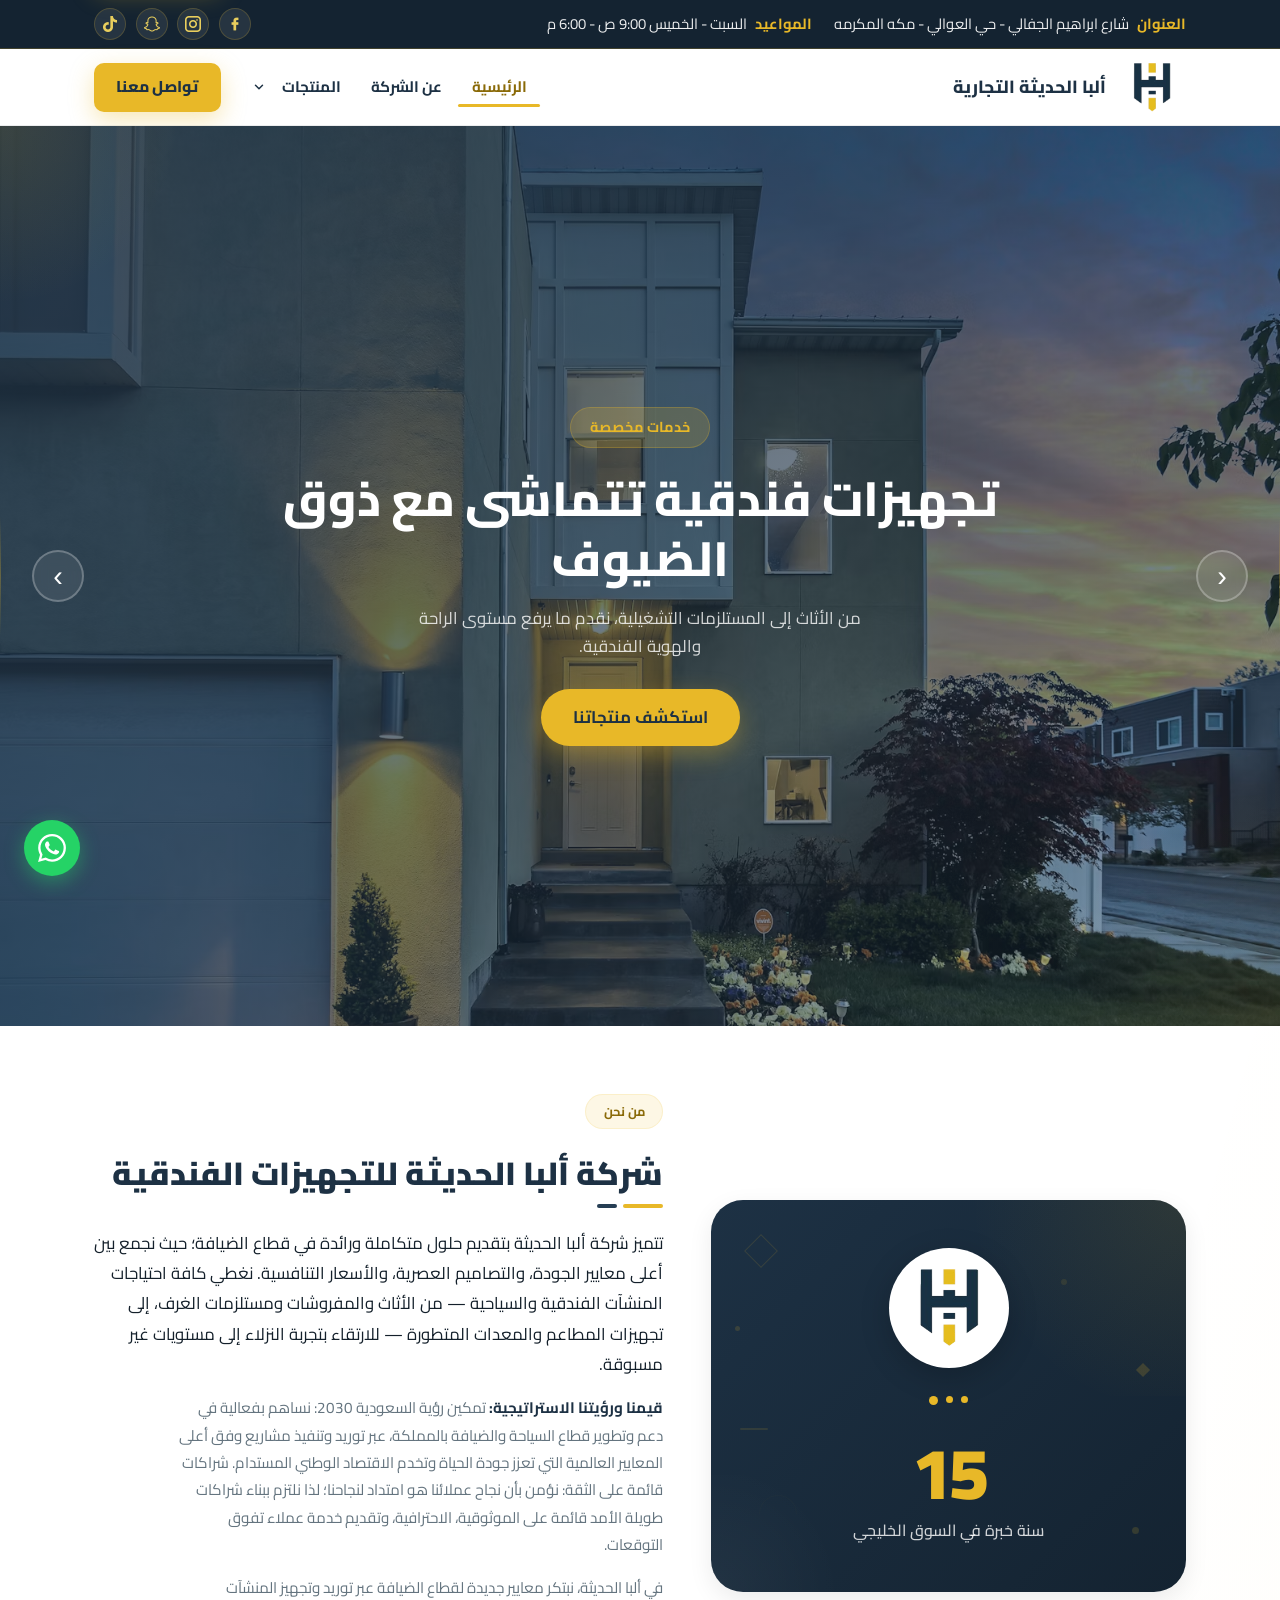
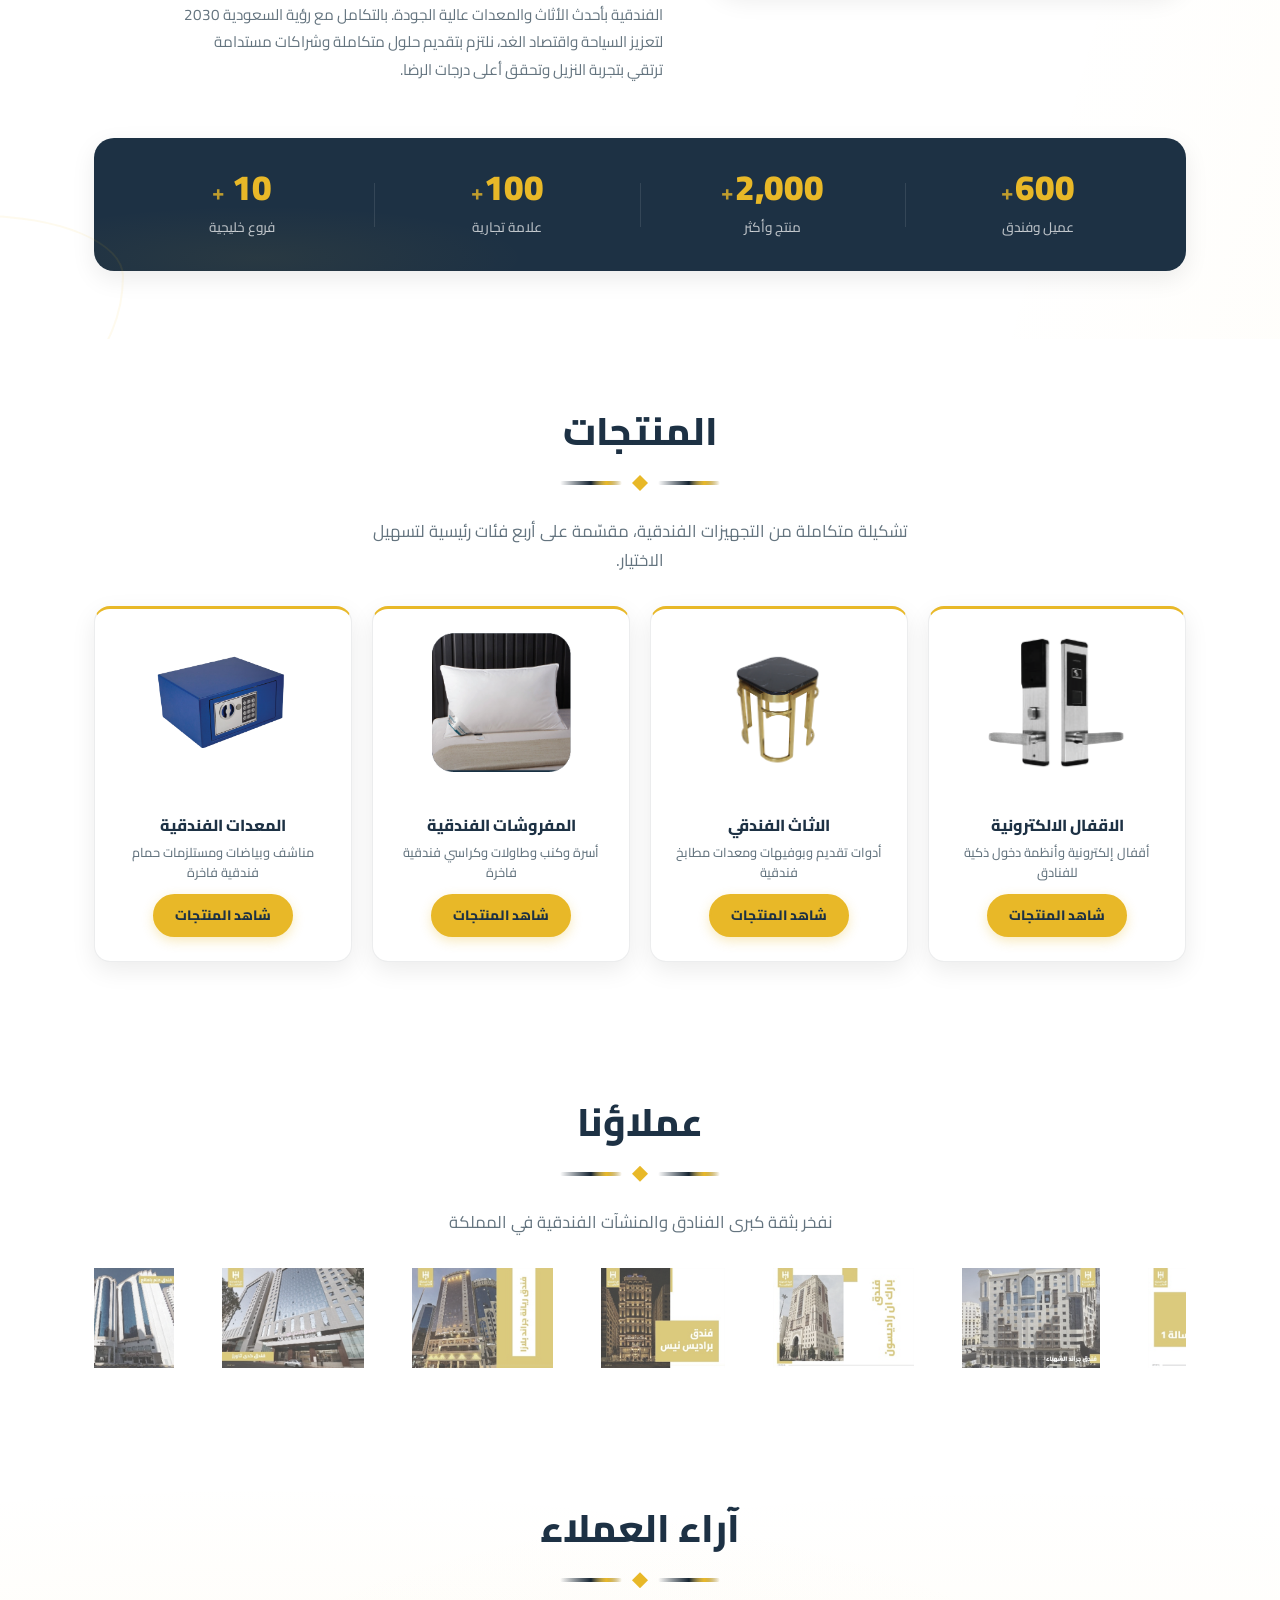
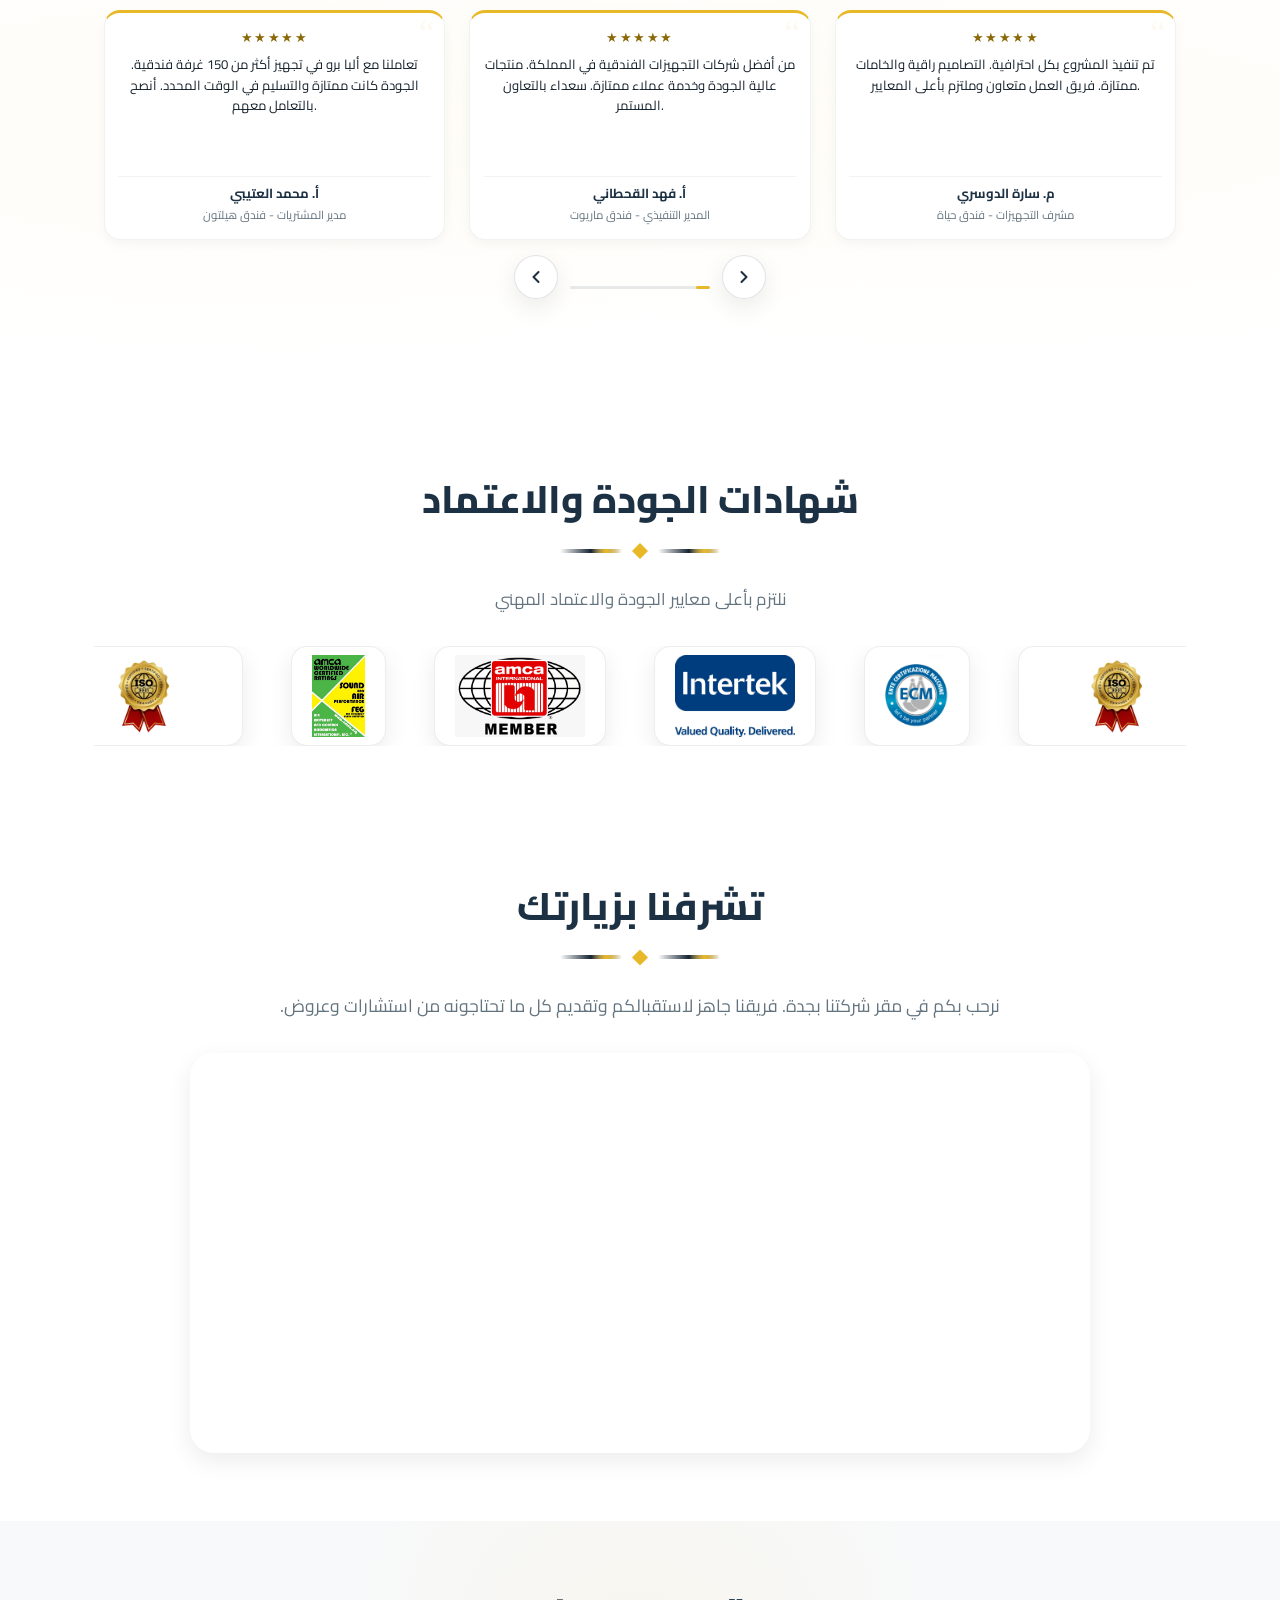
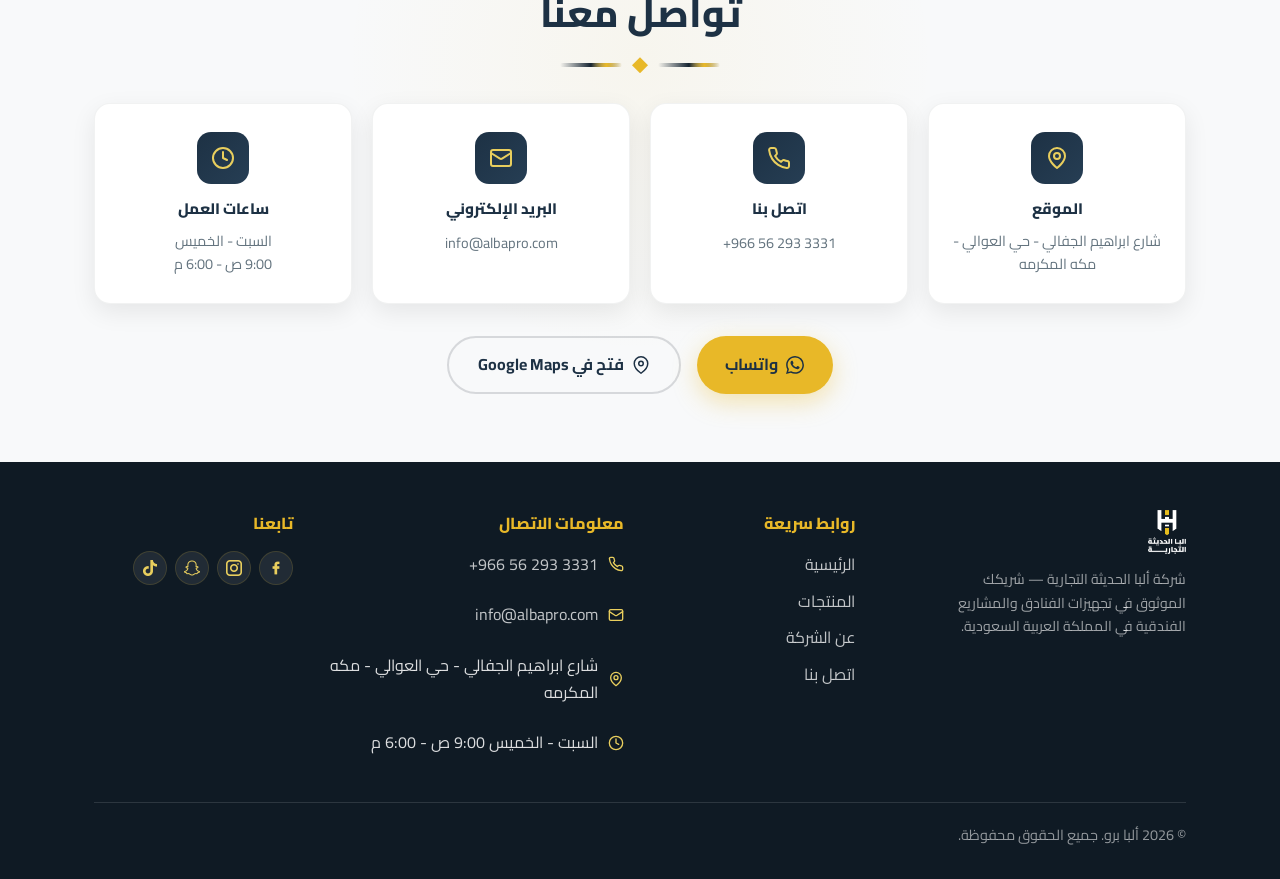
==== index.html @ 3b835d1a "Initial commit" ====
<!DOCTYPE html>
<html lang="ar" dir="rtl">
  <head>
    <meta charset="UTF-8" />
    <meta name="viewport" content="width=device-width, initial-scale=1.0" />
    <meta
      name="description"
      content="شركة ألبا الحديثة التجارية تقدم مستلزمات وتجهيزات فندقية عالية الجودة مع معرض رقمي احترافي ومختص بالطلب والاستفسار." />
    <meta name="theme-color" content="#1D3144" />
    <title>ألبا برو | المعرض الرقمي للفنادق والتجهيزات</title>
    <link rel="preconnect" href="https://fonts.googleapis.com" />
    <link rel="preconnect" href="https://fonts.gstatic.com" crossorigin />
    <link
      href="https://fonts.googleapis.com/css2?family=Cairo:wght@400;600;700;800&display=swap"
      rel="stylesheet" />
    <link rel="stylesheet" href="assets/css/styles.css" />
  </head>
  <body>
    <a class="skip-link" href="#main">تخطي إلى المحتوى الرئيسي</a>
    <header class="site-header">
      <div class="topbar">
        <div class="container topbar-inner">
          <div class="topbar-meta">
            <span class="topbar-item"><span class="topbar-icon">العنوان</span><span class="topbar-text">شارع ابراهيم الجفالي - حي العوالي - مكه المكرمه</span></span>
            <span class="topbar-item"><span class="topbar-icon">المواعيد</span><span class="topbar-text">السبت - الخميس 9:00 ص - 6:00 م</span></span>
          </div>
          <div class="announcement-track">
            <span class="announcement-text">
              ألبا الحديثة التجارية — شريكك الموثوق في التجهيزات الفندقية
              <span class="sep">✦</span>
              تجهيز الفنادق والشقق الفندقية والمنتجعات بأعلى معايير الجودة
              <span class="sep">✦</span>
              واصلنا الآن 📞 <bdi dir="ltr">+966 56 293 3331</bdi>
              <span class="sep">✦</span>
              ألبا الحديثة التجارية — شريكك الموثوق في التجهيزات الفندقية
              <span class="sep">✦</span>
              تجهيز الفنادق والشقق الفندقية والمنتجعات بأعلى معايير الجودة
              <span class="sep">✦</span>
              واصلنا الآن 📞 <bdi dir="ltr">+966 56 293 3331</bdi>
            </span>
          </div>
          <div class="topbar-social" aria-label="وسائل التواصل">
            <a href="#" target="_blank" rel="noreferrer" aria-label="فيسبوك">
              <img src="assets/images/icons/facebook.png" alt="" loading="lazy" />
            </a>
            <a href="#" target="_blank" rel="noreferrer" aria-label="إنستغرام">
              <img src="assets/images/icons/instagram.png" alt="" loading="lazy" />
            </a>
            <a href="#" target="_blank" rel="noreferrer" aria-label="سناب شات">
              <img src="assets/images/icons/snapchat.png" alt="" loading="lazy" />
            </a>
            <a href="#" target="_blank" rel="noreferrer" aria-label="تيك توك">
              <img src="assets/images/icons/tiktok.png" alt="" loading="lazy" />
            </a>
          </div>
        </div>
      </div>
      <div class="mainbar">
        <div class="container mainbar-inner">
          <a class="brand" href="index.html" aria-label="الصفحة الرئيسية - ألبا برو">
            <span class="brand-card">
              <img class="brand-logo" src="assets/images/logo.png" alt="شعار ألبا برو" loading="eager" />
            </span>
            <span class="brand-name">ألبا الحديثة التجارية</span>
          </a>

          <nav class="main-nav" aria-label="التنقل الرئيسي">
            <div class="main-nav-links">
              <a class="nav-link active" href="index.html">الرئيسية</a>
              <a class="nav-link" href="#about">عن الشركة</a>
              <div class="nav-item has-dropdown">
                <a class="nav-link" href="products.html">المنتجات</a>
                <button
                  class="dropdown-toggle"
                  type="button"
                  aria-expanded="false"
                  aria-controls="productsDropdown"
                  aria-label="عرض تصنيفات المنتجات">
                  <svg class="dropdown-arrow" viewBox="0 0 24 24" width="14" height="14" fill="none" stroke="currentColor" stroke-width="2.5" stroke-linecap="round" stroke-linejoin="round">
                    <polyline points="6 9 12 15 18 9"></polyline>
                  </svg>
                </button>
                <div class="dropdown-menu" id="productsDropdown" role="menu">
                  <a href="products.html#locks" role="menuitem" class="dropdown-item">
                    <span class="item-icon" aria-hidden="true"><svg viewBox="0 0 24 24" width="20" height="20" fill="none" stroke="currentColor" stroke-width="2" stroke-linecap="round" stroke-linejoin="round"><rect x="5" y="11" width="14" height="10" rx="2"/><path d="M8 11V7a4 4 0 0 1 8 0v4"/><circle cx="12" cy="16" r="1"/></svg></span>
                    <span>الأقفال الإلكترونية</span>
                  </a>
                  <a href="products.html#equipment" role="menuitem" class="dropdown-item">
                    <span class="item-icon" aria-hidden="true"><svg viewBox="0 0 24 24" width="20" height="20" fill="none" stroke="currentColor" stroke-width="2" stroke-linecap="round" stroke-linejoin="round"><path d="M16.5 9.4 7.55 4.24a1 1 0 0 0-1.1 0L4 5.75"/><path d="M3 6.5v9.75a1 1 0 0 0 .5.86l7.5 4.33a1 1 0 0 0 1 0l7.5-4.33a1 1 0 0 0 .5-.86V6.5"/><path d="M12 12v9"/><path d="m20.5 10-8.5 5-8.5-5"/></svg></span>
                    <span>معدات وأدوات الضيافة</span>
                  </a>
                  <a href="products.html#furniture" role="menuitem" class="dropdown-item">
                    <span class="item-icon" aria-hidden="true"><svg viewBox="0 0 24 24" width="20" height="20" fill="none" stroke="currentColor" stroke-width="2" stroke-linecap="round" stroke-linejoin="round"><path d="M3 9.5v7a1 1 0 0 0 1 1h16a1 1 0 0 0 1-1v-7"/><path d="M4 9.5V5.5a1 1 0 0 1 1-1h14a1 1 0 0 1 1 1v4"/><path d="M9 16.5v-3"/><path d="M15 16.5v-3"/><path d="M3 13.5h18"/></svg></span>
                    <span>الأثاث والديكور الفندقي</span>
                  </a>
                  <a href="products.html#accessories" role="menuitem" class="dropdown-item">
                    <span class="item-icon" aria-hidden="true"><svg viewBox="0 0 24 24" width="20" height="20" fill="none" stroke="currentColor" stroke-width="2" stroke-linecap="round" stroke-linejoin="round"><path d="M6 8a6 6 0 0 1 12 0c0 7 4 9 4 9H2s4-2 4-9"/><path d="M10.3 21a1.94 1.94 0 0 0 3.4 0"/></svg></span>
                    <span>إكسسوارات ومستلزمات الغرف</span>
                  </a>
                </div>
              </div>
            </div>
            <a class="nav-cta" href="https://wa.me/966562933331?text=%D8%A7%D9%84%D8%B3%D9%84%D8%A7%D9%85%20%D8%B9%D9%84%D9%8A%D9%83%D9%85%D8%8C%20%D8%A3%D8%B1%D8%BA%D8%A8%20%D9%81%D9%8A%20%D8%A7%D9%84%D8%A7%D8%B3%D8%AA%D9%81%D8%B3%D8%A7%D8%B1%20%D8%B9%D9%86%20%D8%AA%D8%AC%D9%87%D9%8A%D8%B2%D8%A7%D8%AA%D9%83%D9%85%20%D8%A7%D9%84%D9%81%D9%86%D8%AF%D9%82%D9%8A%D8%A9" target="_blank" rel="noreferrer">
              <span>تواصل معنا</span>
            </a>
          </nav>

          <button class="mobile-toggle" type="button" aria-label="فتح القائمة" aria-expanded="false" aria-controls="mobileDrawer">
            <span></span>
            <span></span>
            <span></span>
          </button>
        </div>
      </div>

      <div class="drawer-overlay" id="drawerOverlay" hidden></div>
      <div class="mobile-drawer" id="mobileDrawer" aria-hidden="true">
        <div class="drawer-panel">
          <div class="drawer-head">
            <a class="brand" href="index.html">
              <img class="brand-logo" src="assets/images/logo.png" alt="شعار ألبا برو" />
              <span class="brand-text">ألبا برو - التجهيزات الفندقية</span>
            </a>
            <button class="drawer-close" type="button" aria-label="إغلاق القائمة">✕</button>
          </div>

          <nav class="drawer-nav" aria-label="القائمة الجوالية">
            <a href="index.html" class="active">الرئيسية</a>
            <a href="#about">عن الشركة</a>
            <div class="drawer-group">
              <div class="drawer-group-row">
                <a href="products.html" class="drawer-group-link">المنتجات</a>
                <button class="drawer-accordion-trigger" type="button" aria-expanded="false" aria-controls="drawerProducts" aria-label="عرض تصنيفات المنتجات">
                  <span class="accordion-icon" aria-hidden="true">▾</span>
                </button>
              </div>
              <div class="drawer-submenu" id="drawerProducts">
                <a href="products.html#locks"><svg viewBox="0 0 24 24" width="16" height="16" fill="none" stroke="currentColor" stroke-width="2" stroke-linecap="round" stroke-linejoin="round"><rect x="5" y="11" width="14" height="10" rx="2"/><path d="M8 11V7a4 4 0 0 1 8 0v4"/><circle cx="12" cy="16" r="1"/></svg> الأقفال الإلكترونية</a>
                <a href="products.html#furniture"><svg viewBox="0 0 24 24" width="16" height="16" fill="none" stroke="currentColor" stroke-width="2" stroke-linecap="round" stroke-linejoin="round"><path d="M3 9.5v7a1 1 0 0 0 1 1h16a1 1 0 0 0 1-1v-7"/><path d="M4 9.5V5.5a1 1 0 0 1 1-1h14a1 1 0 0 1 1 1v4"/><path d="M9 16.5v-3"/><path d="M15 16.5v-3"/><path d="M3 13.5h18"/></svg> الأثاث والديكور الفندقي</a>
                <a href="products.html#equipment"><svg viewBox="0 0 24 24" width="16" height="16" fill="none" stroke="currentColor" stroke-width="2" stroke-linecap="round" stroke-linejoin="round"><path d="M16.5 9.4 7.55 4.24a1 1 0 0 0-1.1 0L4 5.75"/><path d="M3 6.5v9.75a1 1 0 0 0 .5.86l7.5 4.33a1 1 0 0 0 1 0l7.5-4.33a1 1 0 0 0 .5-.86V6.5"/><path d="M12 12v9"/><path d="m20.5 10-8.5 5-8.5-5"/></svg> معدات وأدوات الضيافة</a>
                <a href="products.html#accessories"><svg viewBox="0 0 24 24" width="16" height="16" fill="none" stroke="currentColor" stroke-width="2" stroke-linecap="round" stroke-linejoin="round"><path d="M6 8a6 6 0 0 1 12 0c0 7 4 9 4 9H2s4-2 4-9"/><path d="M10.3 21a1.94 1.94 0 0 0 3.4 0"/></svg> إكسسوارات ومستلزمات الغرف</a>
              </div>
            </div>
          </nav>

          <div class="drawer-footer">
            <a class="nav-cta drawer-cta" href="https://wa.me/966562933331?text=%D8%A7%D9%84%D8%B3%D9%84%D8%A7%D9%85%20%D8%B9%D9%84%D9%8A%D9%83%D9%85%D8%8C%20%D8%A3%D8%B1%D8%BA%D8%A8%20%D9%81%D9%8A%20%D8%A7%D9%84%D8%A7%D8%B3%D8%AA%D9%81%D8%B3%D8%A7%D8%B1%20%D8%B9%D9%86%20%D8%AA%D8%AC%D9%87%D9%8A%D8%B2%D8%A7%D8%AA%D9%83%D9%85%20%D8%A7%D9%84%D9%81%D9%86%D8%AF%D9%82%D9%8A%D8%A9" target="_blank" rel="noreferrer">تواصل معنا</a>
            <p>📍 جدة - المملكة العربية السعودية</p>
            <p>🕘 السبت - الخميس 9:00 ص - 6:00 م</p>
            <div class="drawer-social">
              <a href="#" aria-label="فيسبوك"><img src="assets/images/icons/facebook.png" alt="" /></a>
              <a href="#" aria-label="إنستغرام"><img src="assets/images/icons/instagram.png" alt="" /></a>
              <a href="#" aria-label="سناب شات"><img src="assets/images/icons/snapchat.png" alt="" /></a>
              <a href="#" aria-label="تيك توك"><img src="assets/images/icons/tiktok.png" alt="" /></a>
            </div>
          </div>
        </div>
      </div>
    </header>

    <main id="main">
      <!-- ========== HERO CAROUSEL ========== -->
      <section class="hero-carousel" aria-roledescription="carousel" aria-label="أبرز عروض ألبا برو">
        <div class="hero-ornament hero-ornament-left"></div>
        <div class="hero-ornament hero-ornament-right"></div>
        <div class="hero-side-decor hero-side-left"></div>
        <div class="hero-side-decor hero-side-right"></div>

        <div class="carousel-container">
          <div class="carousel-slide active" data-slide="0">
            <div class="carousel-bg" style="background-image: url('assets/images/hero/slide-1.avif')"></div>
            <div class="carousel-overlay"></div>
            <div class="carousel-content-wrapper">
              <div class="carousel-content">
                <div class="carousel-eyebrow">مرحبا بكم في ألبا الحديثة</div>
                <h2>نحوّل أفكار الضيافة إلى تجارب فاخرة</h2>
                <p>حلول متكاملة لتجهيز الفنادق والشقق الفندقية والمنتجعات مع دقة عالية واهتمام بالتفاصيل.</p>
                <a href="#products" class="btn btn-primary">استكشف منتجاتنا</a>
              </div>
            </div>
          </div>
          <div class="carousel-slide" data-slide="1">
            <div class="carousel-bg" style="background-image: url('assets/images/hero/slide-2.avif')"></div>
            <div class="carousel-overlay"></div>
            <div class="carousel-content-wrapper">
              <div class="carousel-content">
                <div class="carousel-eyebrow">خدمات مخصصة</div>
                <h2>تجهيزات فندقية تتماشى مع ذوق الضيوف</h2>
                <p>من الأثاث إلى المستلزمات التشغيلية، نقدم ما يرفع مستوى الراحة والهوية الفندقية.</p>
                <a href="#products" class="btn btn-primary">استكشف منتجاتنا</a>
              </div>
            </div>
          </div>
          <div class="carousel-slide" data-slide="2">
            <div class="carousel-bg" style="background-image: url('assets/images/hero/slide-3.avif')"></div>
            <div class="carousel-overlay"></div>
            <div class="carousel-content-wrapper">
              <div class="carousel-content">
                <div class="carousel-eyebrow">التميز في التنفيذ</div>
                <h2>شراكات موثوقة ومشاريع ناجحة على مستوى عالي</h2>
                <p>نعمل بكل احترافية لتقديم تجارب متكاملة تدعم نمو قطاع الضيافة في المملكة.</p>
                <a href="#products" class="btn btn-primary">استكشف منتجاتنا</a>
              </div>
            </div>
          </div>
        </div>

        <button class="carousel-control prev" type="button" aria-label="السابق">‹</button>
        <button class="carousel-control next" type="button" aria-label="التالي">›</button>

      </section>

      <!-- ========== ABOUT ========== -->
      <section class="section about-section" id="about">
        <div class="container">
          <div class="about-wrap">
            <div class="about-panel reveal">
              <div class="about-panel-inner">
                <span class="geo geo-diamond"></span>
                <span class="geo geo-dot geo-dot-1"></span>
                <span class="geo geo-dot geo-dot-2"></span>
                <span class="geo geo-dot geo-dot-3"></span>
                <span class="geo geo-arc"></span>
                <span class="geo geo-filled-diamond"></span>
                <span class="geo geo-bar"></span>
                <img class="about-panel-logo" src="assets/images/logo.png" alt="ألبا برو" loading="lazy" />
                <div class="about-panel-decor">
                  <span></span><span></span><span></span>
                </div>
                <div class="about-panel-numbers">
                  <span class="about-panel-big-num">15</span>
                  <span class="about-panel-label">سنة خبرة في السوق الخليجي</span>
                </div>
              </div>
            </div>
            <div class="about-main reveal reveal-delay-1">
              <span class="about-badge">من نحن</span>
              <h2 class="about-heading">شركة ألبا الحديثة للتجهيزات الفندقية</h2>
              <div class="about-heading-line">
                <span></span><span></span>
              </div>
              <p class="about-text">تتميز شركة ألبا الحديثة بتقديم حلول متكاملة ورائدة في قطاع الضيافة؛ حيث نجمع بين أعلى معايير الجودة، والتصاميم العصرية، والأسعار التنافسية. نغطي كافة احتياجات المنشآت الفندقية والسياحية — من الأثاث والمفروشات ومستلزمات الغرف، إلى تجهيزات المطاعم والمعدات المتطورة — للارتقاء بتجربة النزلاء إلى مستويات غير مسبوقة.</p>
              <p class="about-text-ext"><strong>قيمنا ورؤيتنا الاستراتيجية:</strong> تمكين رؤية السعودية 2030: نساهم بفعالية في دعم وتطوير قطاع السياحة والضيافة بالمملكة، عبر توريد وتنفيذ مشاريع وفق أعلى المعايير العالمية التي تعزز جودة الحياة وتخدم الاقتصاد الوطني المستدام. شراكات قائمة على الثقة: نؤمن بأن نجاح عملائنا هو امتداد لنجاحنا؛ لذا نلتزم ببناء شراكات طويلة الأمد قائمة على الموثوقية، الاحترافية، وتقديم خدمة عملاء تفوق التوقعات.</p>
              <p class="about-text-ext">في ألبا الحديثة، نبتكر معايير جديدة لقطاع الضيافة عبر توريد وتجهيز المنشآت الفندقية بأحدث الأثاث والمعدات عالية الجودة. بالتكامل مع رؤية السعودية 2030 لتعزيز السياحة واقتصاد الغد، نلتزم بتقديم حلول متكاملة وشراكات مستدامة ترتقي بتجربة النزيل وتحقق أعلى درجات الرضا.</p>
            </div>
          </div>

          <div class="about-stats reveal reveal-delay-2">
            <div class="about-stat-item">
              <span class="about-stat-val stat-counter" data-count="600">0</span>
              <span class="about-stat-suffix">+</span>
              <span class="about-stat-label">عميل وفندق</span>
            </div>
            <div class="about-stat-divider"></div>
            <div class="about-stat-item">
              <span class="about-stat-val stat-counter" data-count="2000">0</span>
              <span class="about-stat-suffix">+</span>
              <span class="about-stat-label">منتج وأكثر</span>
            </div>
            <div class="about-stat-divider"></div>
            <div class="about-stat-item">
              <span class="about-stat-val stat-counter" data-count="100">0</span>
              <span class="about-stat-suffix">+</span>
              <span class="about-stat-label">علامة تجارية</span>
            </div>
            <div class="about-stat-divider"></div>
            <div class="about-stat-item">
              <span class="about-stat-val stat-counter" data-count="10">0</span>
              <span class="about-stat-suffix">+</span>
              <span class="about-stat-label">فروع خليجية</span>
            </div>
          </div>
        </div>
      </section>

      <!-- ========== PRODUCTS ========== -->
      <section class="section reveal" id="products">
        <div class="container">
          <h2 class="section-title reveal reveal-delay-1">المنتجات</h2>
          <div class="section-divider reveal reveal-delay-2"><span class="line"></span><span class="diamond"></span><span class="line"></span></div>
          <div class="section-body reveal reveal-delay-3">
            <p class="section-lead">تشكيلة متكاملة من التجهيزات الفندقية، مقسّمة على أربع فئات رئيسية لتسهيل الاختيار.</p>
            <div class="category-grid">
              <a class="category-card" href="products.html#locks">
                <div class="category-card-img">
                  <img src="assets/images/products/01-locks/Asset 23.png" alt="الاقفال الالكترونية" loading="lazy" />
                </div>
                <div class="category-card-body">
                  <span class="category-name">الاقفال الالكترونية</span>
                  <span class="category-desc">أقفال إلكترونية وأنظمة دخول ذكية للفنادق</span>
                  <span class="category-cta">شاهد المنتجات</span>
                </div>
              </a>
              <a class="category-card" href="products.html#equipment">
                <div class="category-card-img">
                  <img src="assets/images/products/02-furniture/Asset 5.png" alt="الاثاث الفندقي" loading="lazy" />
                </div>
                <div class="category-card-body">
                  <span class="category-name">الاثاث الفندقي</span>
                  <span class="category-desc">أدوات تقديم وبوفيهات ومعدات مطابخ فندقية</span>
                  <span class="category-cta">شاهد المنتجات</span>
                </div>
              </a>
              <a class="category-card" href="products.html#furniture">
                <div class="category-card-img">
                  <img src="assets/images/products/03-furnishings/Asset 36.png" alt="المفروشات الفندقية" loading="lazy" />
                </div>
                <div class="category-card-body">
                  <span class="category-name">المفروشات الفندقية</span>
                  <span class="category-desc">أسرة وكنب وطاولات وكراسي فندقية فاخرة</span>
                  <span class="category-cta">شاهد المنتجات</span>
                </div>
              </a>
              <a class="category-card" href="products.html#accessories">
                <div class="category-card-img">
                  <img src="assets/images/products/04-equipment/Asset 66.png" alt="المعدات الفندقية" loading="lazy" />
                </div>
                <div class="category-card-body">
                  <span class="category-name">المعدات الفندقية</span>
                  <span class="category-desc">مناشف وبياضات ومستلزمات حمام فندقية فاخرة</span>
                  <span class="category-cta">شاهد المنتجات</span>
                </div>
              </a>
            </div>
          </div>
        </div>
      </section>

      <!-- ========== CLIENTS ========== -->
      <section class="section reveal" id="clients">
        <div class="container">
          <h2 class="section-title reveal reveal-delay-1">عملاؤنا</h2>
          <div class="section-divider reveal reveal-delay-2"><span class="line"></span><span class="diamond"></span><span class="line"></span></div>
          <div class="section-body reveal reveal-delay-3">
            <p class="section-lead">نفخر بثقة كبرى الفنادق والمنشآت الفندقية في المملكة</p>
            <div class="marquee-wrapper" aria-label="شعارات عملائنا">
              <div class="marquee-track">
                <div class="marquee-group" role="list">
                  <img class="client-logo" src="assets/images/compaines/1.png" alt="شركة" loading="lazy" />
                  <img class="client-logo" src="assets/images/compaines/2png.png" alt="شركة" loading="lazy" />
                  <img class="client-logo" src="assets/images/compaines/3.png" alt="شركة" loading="lazy" />
                  <img class="client-logo" src="assets/images/compaines/4.png" alt="شركة" loading="lazy" />
                  <img class="client-logo" src="assets/images/compaines/5.png" alt="شركة" loading="lazy" />
                  <img class="client-logo" src="assets/images/compaines/6.png" alt="شركة" loading="lazy" />
                  <img class="client-logo" src="assets/images/compaines/7.png" alt="شركة" loading="lazy" />
                  <img class="client-logo" src="assets/images/compaines/Al-Deafah-International-Group.png" alt="الضيافة الدولية" loading="lazy" />
                  <img class="client-logo" src="assets/images/compaines/Kudi_Tower.png" alt="كودي تاور" loading="lazy" />
                  <img class="client-logo" src="assets/images/compaines/Poinciana_Hotel.png" alt="فندق بوينسيانا" loading="lazy" />
                  <img class="client-logo" src="assets/images/compaines/rayyana_grand_plaza.jpg" alt="ريانة جراند بلازا" loading="lazy" />
                  <img class="client-logo" src="assets/images/compaines/Paradise_Land_Company.jpg" alt="شركة بارادايس لاند" loading="lazy" />
                  <img class="client-logo" src="assets/images/compaines/Mahd_alResala_hotel.jpg" alt="فندق مهد الرسالة" loading="lazy" />
                  <img class="client-logo" src="assets/images/compaines/Park_inn_hotel.jpg" alt="فندق بارك إن" loading="lazy" />
                  <img class="client-logo" src="assets/images/compaines/Al Riffa Company.jpg" alt="شركة الرفاع" loading="lazy" />
                </div>
              </div>
            </div>
          </div>
        </div>
      </section>

      <!-- ========== TESTIMONIALS ========== -->
      <section class="section reveal" id="testimonials">
        <div class="container">
          <h2 class="section-title reveal reveal-delay-1">آراء العملاء</h2>
          <div class="section-divider reveal reveal-delay-2"><span class="line"></span><span class="diamond"></span><span class="line"></span></div>
          <div class="section-body reveal reveal-delay-3">
            <div class="testimonials-slider" aria-label="آراء العملاء">
              <div class="tslider-container">
                <div class="tslider-track"></div>
              </div>
              <div class="tslider-controls">
                <button class="tslider-prev" type="button" aria-label="آراء العملاء السابقة">
                  <svg viewBox="0 0 24 24" width="20" height="20" fill="none" stroke="currentColor" stroke-width="2.5" stroke-linecap="round" stroke-linejoin="round" aria-hidden="true"><polyline points="9 18 15 12 9 6"></polyline></svg>
                </button>
                <div class="testimonial-progress-wrapper">
                  <div class="testimonial-progress-bar" role="progressbar" aria-label="تقدم آراء العملاء" aria-valuemin="0" aria-valuemax="100" aria-valuenow="0"><div class="testimonial-progress-fill" id="testimonialProgressFill"></div></div>
                </div>
                <button class="tslider-next" type="button" aria-label="آراء العملاء التالية">
                  <svg viewBox="0 0 24 24" width="20" height="20" fill="none" stroke="currentColor" stroke-width="2.5" stroke-linecap="round" stroke-linejoin="round" aria-hidden="true"><polyline points="15 18 9 12 15 6"></polyline></svg>
                </button>
              </div>
            </div>
          </div>
        </div>
      </section>

      <!-- ========== CERTIFICATES ========== -->
      <section class="section reveal" id="certificates">
        <div class="container">
          <h2 class="section-title reveal reveal-delay-1">شهادات الجودة والاعتماد</h2>
          <div class="section-divider reveal reveal-delay-2"><span class="line"></span><span class="diamond"></span><span class="line"></span></div>
          <div class="section-body reveal reveal-delay-3">
            <p class="section-lead">نلتزم بأعلى معايير الجودة والاعتماد المهني</p>
            <div class="marquee-wrapper certificates-slider" aria-label="شهادات الجودة والاعتماد">
              <div class="marquee-track">
                <div class="marquee-group" role="list">
                  <img class="client-logo" src="assets/images/certificates/iso9001.jpeg" alt="شهادة ISO 9001" loading="lazy" />
                  <img class="client-logo" src="assets/images/certificates/amca.jpeg" alt="شهادة AMCA" loading="lazy" />
                  <img class="client-logo" src="assets/images/certificates/amca2.jpeg" alt="شهادة AMCA" loading="lazy" />
                  <img class="client-logo" src="assets/images/certificates/intertek.jpeg" alt="شهادة Intertek" loading="lazy" />
                  <img class="client-logo" src="assets/images/certificates/ecm.jpeg" alt="شهادة ECM" loading="lazy" />
                  <img class="client-logo" src="assets/images/certificates/iso9001.jpeg" alt="شهادة ISO 9001" loading="lazy" />
                  <img class="client-logo" src="assets/images/certificates/amca.jpeg" alt="شهادة AMCA" loading="lazy" />
                  <img class="client-logo" src="assets/images/certificates/amca2.jpeg" alt="شهادة AMCA" loading="lazy" />
                  <img class="client-logo" src="assets/images/certificates/intertek.jpeg" alt="شهادة Intertek" loading="lazy" />
                  <img class="client-logo" src="assets/images/certificates/ecm.jpeg" alt="شهادة ECM" loading="lazy" />
                  <img class="client-logo" src="assets/images/certificates/iso9001.jpeg" alt="شهادة ISO 9001" loading="lazy" />
                  <img class="client-logo" src="assets/images/certificates/amca.jpeg" alt="شهادة AMCA" loading="lazy" />
                  <img class="client-logo" src="assets/images/certificates/amca2.jpeg" alt="شهادة AMCA" loading="lazy" />
                  <img class="client-logo" src="assets/images/certificates/intertek.jpeg" alt="شهادة Intertek" loading="lazy" />
                  <img class="client-logo" src="assets/images/certificates/ecm.jpeg" alt="شهادة ECM" loading="lazy" />
                  <img class="client-logo" src="assets/images/certificates/iso9001.jpeg" alt="شهادة ISO 9001" loading="lazy" />
                  <img class="client-logo" src="assets/images/certificates/amca.jpeg" alt="شهادة AMCA" loading="lazy" />
                  <img class="client-logo" src="assets/images/certificates/amca2.jpeg" alt="شهادة AMCA" loading="lazy" />
                  <img class="client-logo" src="assets/images/certificates/intertek.jpeg" alt="شهادة Intertek" loading="lazy" />
                  <img class="client-logo" src="assets/images/certificates/ecm.jpeg" alt="شهادة ECM" loading="lazy" />
                </div>
              </div>
            </div>
          </div>
        </div>
      </section>

      <!-- ========== VISIT US ========== -->
      <section class="section reveal" id="visit">
        <div class="container">
          <h2 class="section-title reveal reveal-delay-1">تشرفنا بزيارتك</h2>
          <div class="section-divider reveal reveal-delay-2"><span class="line"></span><span class="diamond"></span><span class="line"></span></div>
          <div class="section-body reveal reveal-delay-3">
            <p class="visit-desc">نرحب بكم في مقر شركتنا بجدة. فريقنا جاهز لاستقبالكم وتقديم كل ما تحتاجونه من استشارات وعروض.</p>
            <div class="map-container">
              <iframe src="https://www.google.com/maps/embed?pb=!1m18!1m12!1m3!1d3771.414!2d39.172!3d21.543!2m3!1f0!2f0!3f0!3m2!1i1024!2i768!4f13.1!3m3!1m2!1s0x15c3cf1e0b5c1b3b%3A0x5c1b3b5c1b3b5c1b!2sJeddah%20Saudi%20Arabia!5e0!3m2!1sen!2s!4v1" width="100%" height="400" style="border:0;" allowfullscreen="" loading="lazy" referrerpolicy="no-referrer-when-downgrade"></iframe>
            </div>
          </div>
        </div>
      </section>

      <!-- ========== CONTACT ========== -->
      <section class="section contact-section" id="contact">
        <div class="contact-glow"></div>
        <div class="container">
          <h2 class="section-title reveal">تواصل معنا</h2>
          <div class="section-divider reveal"><span class="line"></span><span class="diamond"></span><span class="line"></span></div>
          <div class="section-body">
            <div class="contact-grid">
              <div class="contact-card reveal" style="transition-delay: 0.1s">
                <div class="contact-icon-box"><img src="assets/images/icons/map-pin.svg" alt="" width="24" height="24" /></div>
                <h4>الموقع</h4>
                <p>شارع ابراهيم الجفالي - حي العوالي - مكه المكرمه</p>
              </div>
              <div class="contact-card reveal" style="transition-delay: 0.2s">
                <div class="contact-icon-box"><img src="assets/images/icons/phone.svg" alt="" width="24" height="24" /></div>
                <h4>اتصل بنا</h4>
                <a href="tel:+966562933331" class="contact-link phone-number">+966 56 293 3331</a>
              </div>
              <div class="contact-card reveal" style="transition-delay: 0.3s">
                <div class="contact-icon-box"><img src="assets/images/icons/mail.svg" alt="" width="24" height="24" /></div>
                <h4>البريد الإلكتروني</h4>
                <a href="mailto:info@albapro.com" class="contact-link">info@albapro.com</a>
              </div>
              <div class="contact-card reveal" style="transition-delay: 0.4s">
                <div class="contact-icon-box"><img src="assets/images/icons/clock.svg" alt="" width="24" height="24" /></div>
                <h4>ساعات العمل</h4>
                <p>السبت - الخميس<br />9:00 ص - 6:00 م</p>
              </div>
            </div>
            <div class="contact-actions reveal" style="transition-delay: 0.5s">
              <a class="btn btn-primary btn-pulse" href="https://wa.me/966562933331" target="_blank" rel="noreferrer">
                <svg viewBox="0 0 24 24" width="18" height="18" fill="currentColor"><path d="M17.472 14.382c-.297-.149-1.758-.867-2.03-.967-.273-.099-.471-.148-.67.15-.197.297-.767.966-.94 1.164-.173.199-.347.223-.644.075-.297-.15-1.255-.463-2.39-1.475-.883-.788-1.48-1.761-1.653-2.059-.173-.297-.018-.458.13-.606.134-.133.298-.347.446-.52.149-.174.198-.298.298-.497.099-.198.05-.371-.025-.52-.075-.149-.669-1.612-.916-2.207-.242-.579-.487-.5-.669-.51-.173-.008-.371-.01-.57-.01-.198 0-.52.074-.792.372-.272.297-1.04 1.016-1.04 2.479 0 1.462 1.065 2.875 1.213 3.074.149.198 2.096 3.2 5.077 4.487.709.306 1.262.489 1.694.625.712.227 1.36.195 1.871.118.571-.085 1.758-.719 2.006-1.413.248-.694.248-1.289.173-1.413-.074-.124-.272-.198-.57-.347m-5.421 7.403h-.004a9.87 9.87 0 01-5.031-1.378l-.361-.214-3.741.982.998-3.648-.235-.374a9.86 9.86 0 01-1.51-5.26c.001-5.45 4.436-9.884 9.888-9.884 2.64 0 5.122 1.03 6.988 2.898a9.825 9.825 0 012.893 6.994c-.003 5.45-4.437 9.884-9.885 9.884m8.413-18.297A11.815 11.815 0 0012.05 0C5.495 0 .16 5.335.157 11.892c0 2.096.547 4.142 1.588 5.945L.057 24l6.305-1.654a11.882 11.882 0 005.683 1.448h.005c6.554 0 11.89-5.335 11.893-11.893a11.821 11.821 0 00-3.48-8.413z"/></svg>
                <span>واتساب</span>
              </a>
              <a class="btn btn-outline btn-map" href="https://maps.google.com/?q=Jeddah+Saudi+Arabia" target="_blank" rel="noreferrer">
                <svg viewBox="0 0 24 24" width="18" height="18" fill="none" stroke="currentColor" stroke-width="2" stroke-linecap="round" stroke-linejoin="round"><path d="M21 10c0 7-9 13-9 13s-9-6-9-13a9 9 0 0 1 18 0z"/><circle cx="12" cy="10" r="3"/></svg>
                <span>فتح في Google Maps</span>
              </a>
            </div>
          </div>
        </div>
      </section>
    </main>

    <footer class="site-footer">
      <div class="container footer-shell">
        <div class="footer-col">
          <img class="footer-logo" src="assets/images/footer_logo.png" alt="ألبا برو" loading="lazy" />
          <p class="footer-desc">شركة ألبا الحديثة التجارية — شريكك الموثوق في تجهيزات الفنادق والمشاريع الفندقية في المملكة العربية السعودية.</p>
        </div>
        <div class="footer-col">
          <h4>روابط سريعة</h4>
          <a href="index.html">الرئيسية</a>
          <a href="products.html">المنتجات</a>
          <a href="#about">عن الشركة</a>
          <a href="#contact">اتصل بنا</a>
        </div>
        <div class="footer-col">
          <h4>معلومات الاتصال</h4>
          <span><img src="assets/images/icons/phone.svg" alt="" width="16" height="16" /> <a href="tel:+966562933331">+966 56 293 3331</a></span>
          <span><img src="assets/images/icons/mail.svg" alt="" width="16" height="16" /> <a href="mailto:info@albapro.com">info@albapro.com</a></span>
          <span><img src="assets/images/icons/map-pin.svg" alt="" width="16" height="16" />شارع ابراهيم الجفالي - حي العوالي - مكه المكرمه</span>
          <span><img src="assets/images/icons/clock.svg" alt="" width="16" height="16" /> السبت - الخميس 9:00 ص - 6:00 م</span>
        </div>
        <div class="footer-col">
          <h4>تابعنا</h4>
          <div class="footer-social">
            <a href="#" aria-label="فيسبوك"><img src="assets/images/icons/facebook.png" alt="" /></a>
            <a href="#" aria-label="إنستغرام"><img src="assets/images/icons/instagram.png" alt="" /></a>
            <a href="#" aria-label="سناب شات"><img src="assets/images/icons/snapchat.png" alt="" /></a>
            <a href="#" aria-label="تيك توك"><img src="assets/images/icons/tiktok.png" alt="" /></a>
          </div>
        </div>
      </div>
      <div class="container">
        <p class="footer-copy">© <span id="year"></span> ألبا برو. جميع الحقوق محفوظة.</p>
      </div>
    </footer>

    <a class="wa-float" href="https://wa.me/966562933331?text=%D8%A7%D9%84%D8%B3%D9%84%D8%A7%D9%85%20%D8%B9%D9%84%D9%8A%D9%83%D9%85%D8%8C%20%D8%A3%D8%B1%D8%BA%D8%A8%20%D9%81%D9%8A%20%D8%A7%D9%84%D8%A7%D8%B3%D8%AA%D9%81%D8%B3%D8%A7%D8%B1%20%D8%B9%D9%86%20%D8%AA%D8%AC%D9%87%D9%8A%D8%B2%D8%A7%D8%AA%D9%83%D9%85%20%D8%A7%D9%84%D9%81%D9%86%D8%AF%D9%82%D9%8A%D8%A9" target="_blank" rel="noreferrer" aria-label="واتساب">
      <svg viewBox="0 0 24 24" width="28" height="28" fill="currentColor"><path d="M17.472 14.382c-.297-.149-1.758-.867-2.03-.967-.273-.099-.471-.148-.67.15-.197.297-.767.966-.94 1.164-.173.199-.347.223-.644.075-.297-.15-1.255-.463-2.39-1.475-.883-.788-1.48-1.761-1.653-2.059-.173-.297-.018-.458.13-.606.134-.133.298-.347.446-.52.149-.174.198-.298.298-.497.099-.198.05-.371-.025-.52-.075-.149-.669-1.612-.916-2.207-.242-.579-.487-.5-.669-.51-.173-.008-.371-.01-.57-.01-.198 0-.52.074-.792.372-.272.297-1.04 1.016-1.04 2.479 0 1.462 1.065 2.875 1.213 3.074.149.198 2.096 3.2 5.077 4.487.709.306 1.262.489 1.694.625.712.227 1.36.195 1.871.118.571-.085 1.758-.719 2.006-1.413.248-.694.248-1.289.173-1.413-.074-.124-.272-.198-.57-.347m-5.421 7.403h-.004a9.87 9.87 0 01-5.031-1.378l-.361-.214-3.741.982.998-3.648-.235-.374a9.86 9.86 0 01-1.51-5.26c.001-5.45 4.436-9.884 9.888-9.884 2.64 0 5.122 1.03 6.988 2.898a9.825 9.825 0 012.893 6.994c-.003 5.45-4.437 9.884-9.885 9.884m8.413-18.297A11.815 11.815 0 0012.05 0C5.495 0 .16 5.335.157 11.892c0 2.096.547 4.142 1.588 5.945L.057 24l6.305-1.654a11.882 11.882 0 005.683 1.448h.005c6.554 0 11.89-5.335 11.893-11.893a11.821 11.821 0 00-3.48-8.413z"/></svg>
    </a>

    <script src="assets/js/main.js"></script>
  </body>
  </html>
---- assets/css/styles.css ----
/* ==========================================
   DESIGN TOKENS — Primitive → Semantic → Component
   Brand: Alba Pro (luxury Arabic hospitality, RTL-first)
   ========================================== */
:root {
  /* ---------- Primitive tokens ---------- */
  --c-navy-900: #142331;
  --c-navy-800: #1d3144;
  --c-navy-700: #263e54;
  --c-gold-500: #e8b828;
  --c-gold-400: #f3c434;
  --c-gold-600: #cda21c;
  --c-gold-700: #8a6a08; /* WCAG 4.5:1 gold-ink on white */
  --c-gold-800: #7a5c02; /* WCAG 3:1 focus ring on white */
  --c-slate-600: #64747f; /* WCAG 4.5:1 muted text on light bg */
  --c-slate-900: #14202b;
  --c-surface: #ffffff;
  --c-surface-muted: #f8f9fa;
  --c-footer: #0f1a24;
  --c-whatsapp: #25d366;
  --c-whatsapp-dark: #20bd5a;

  /* ---------- Semantic tokens ---------- */
  --navy: var(--c-navy-800);
  --navy-dark: var(--c-navy-900);
  --navy-light: var(--c-navy-700);
  --gold: var(--c-gold-500);
  --gold-hover: var(--c-gold-400);
  --gold-dark: var(--c-gold-600);
  --gold-ink: var(--c-gold-700);
  --focus-ring: var(--c-gold-800);
  --bg: var(--c-surface-muted);
  --white: var(--c-surface);
  --text: var(--c-slate-900);
  --muted: var(--c-slate-600);

  /* ---------- Typography ---------- */
  --font-family: "Cairo", "Tajawal", sans-serif;
  --font-size-xs: 0.8rem;
  --font-size-sm: 0.9rem;
  --font-size-base: 1rem;
  --font-size-lg: 1.05rem;
  --font-size-xl: 1.5rem;
  --fw-normal: 400;
  --fw-semibold: 600;
  --fw-bold: 700;
  --fw-extrabold: 800;

  /* ---------- Spacing scale ---------- */
  --space-1: 0.25rem;
  --space-2: 0.5rem;
  --space-3: 0.75rem;
  --space-4: 1rem;
  --space-5: 1.25rem;
  --space-6: 1.5rem;
  --space-8: 2rem;
  --space-10: 3rem;

  /* ---------- Radius ---------- */
  --radius-sm: 8px;
  --radius-md: 16px;
  --radius-lg: 24px;
  --radius-full: 999px;

  /* ---------- Elevation ---------- */
  --shadow-soft: 0 8px 24px rgba(0, 0, 0, 0.08);
  --shadow-card: 0 14px 35px rgba(0, 0, 0, 0.25);
  --shadow-gold: 0 8px 24px rgba(232, 184, 40, 0.35);
  --shadow-gold-hover: 0 12px 32px rgba(232, 184, 40, 0.5);
  --shadow-lift: 0 20px 50px rgba(20, 32, 43, 0.14);

  /* ---------- Motion ---------- */
  --duration-fast: 150ms;
  --duration-base: 250ms;
  --duration-slow: 400ms;
  --ease-out: cubic-bezier(0.16, 1, 0.3, 1);
  --ease-pop: cubic-bezier(0.34, 1.56, 0.64, 1);

  /* ---------- Layout ---------- */
  --container-max: 1280px;
  --nav-height: 76px;
  --header-offset: 92px;
}

* {
  box-sizing: border-box;
}

html {
  scroll-behavior: smooth;
}

body {
  margin: 0;
  font-family: "Cairo", "Tajawal", sans-serif;
  line-height: 1.7;
  color: var(--text);
  background: var(--white);
}

body.drawer-open {
  overflow: hidden;
}

body.modal-open {
  overflow: hidden;
}

h1, h2, h3 {
  margin-top: 0;
  line-height: 1.3;
}

h2 {
  font-size: clamp(1.5rem, 3vw, 2.2rem);
  color: var(--navy);
}

a {
  color: inherit;
  text-decoration: none;
}

:focus-visible {
  outline: 3px solid var(--focus-ring);
  outline-offset: 2px;
  border-radius: 4px;
}

/* Accessible focus ring on dark surfaces (gold reads 7.2:1 on navy) */
.topbar :focus-visible,
.drawer-panel :focus-visible,
.hero-carousel :focus-visible,
.site-footer :focus-visible,
.about-panel-inner :focus-visible {
  outline-color: var(--gold);
}

/* Visible focus for interactive cards */
.category-card:focus-visible,
.product-item:focus-visible,
.contact-card:focus-visible {
  outline: 3px solid var(--focus-ring);
  outline-offset: 3px;
}

@media (prefers-reduced-motion: reduce) {
  *,
  *::before,
  *::after {
    animation-duration: 0.001ms !important;
    animation-iteration-count: 1 !important;
    transition-duration: 0.001ms !important;
    scroll-behavior: auto !important;
  }
}

img {
  max-width: 100%;
  display: block;
}

/* ==========================================
   ACCESSIBILITY UTILITIES
   ========================================== */
.sr-only {
  position: absolute;
  width: 1px;
  height: 1px;
  padding: 0;
  margin: -1px;
  overflow: hidden;
  clip: rect(0, 0, 0, 0);
  white-space: nowrap;
  border: 0;
}

.skip-link {
  position: fixed;
  top: -100px;
  inset-inline-start: 1rem;
  z-index: 1000;
  background: var(--navy);
  color: var(--gold);
  padding: 0.7rem 1.25rem;
  border-radius: 0 0 10px 10px;
  font-weight: var(--fw-bold);
  transition: top 0.25s ease;
}

.skip-link:focus {
  top: 0;
}

/* Anchor offset for the fixed navbar on scroll */
section[id],
.product-category {
  scroll-margin-top: var(--header-offset);
}

.container,
.container-fluid {
  width: 100%;
  padding-right: 1.5rem;
  padding-left: 1.5rem;
  margin-right: auto;
  margin-left: auto;
  box-sizing: border-box;
}

.container {
  max-width: 100%;
}

@media (min-width: 576px) {
  .container {
    max-width: 540px;
  }
}

@media (min-width: 768px) {
  .container {
    max-width: 720px;
  }
}

@media (min-width: 992px) {
  .container {
    max-width: 960px;
  }
}

@media (min-width: 1200px) {
  .container {
    max-width: 1140px;
  }
}

@media (min-width: 1400px) {
  .container {
    max-width: 1280px;
  }
}

.row {
  display: flex;
  flex-wrap: wrap;
  margin-right: -1.5rem;
  margin-left: -1.5rem;
}

.row > * {
  flex-shrink: 0;
  width: 100%;
  padding-right: 1.5rem;
  padding-left: 1.5rem;
}

.col {
  flex: 1 0 0%;
  max-width: 100%;
}

.col-auto {
  flex: 0 0 auto;
  width: auto;
  max-width: none;
}

.col-4,
.col-6,
.col-8,
.col-12 {
  flex: 0 0 auto;
}

.col-4 {
  width: 33.333333%;
  max-width: 33.333333%;
}

.col-6 {
  width: 50%;
  max-width: 50%;
}

.col-8 {
  width: 66.666667%;
  max-width: 66.666667%;
}

.col-12 {
  width: 100%;
  max-width: 100%;
}

/* ==========================================
   SITE HEADER & NAVBAR (LUXURY B2B)
   RTL-aware layout with logical properties.
   
   z-index scale:
     10  dropdown menu
     20  fixed navbar
     30  mobile toggle
     100 drawer overlay
     110 mobile drawer
   ========================================== */

.site-header {
  position: static;
}

/* TOPBAR — announcement ticker */
.topbar {
  background: var(--navy-dark);
  color: var(--white);
  padding: 0.45rem 0;
  border-bottom: 1px solid rgba(232, 184, 40, 0.22);
  overflow: hidden;
}

.topbar-inner {
  display: flex;
  align-items: center;
  gap: 1rem;
  min-height: 34px;
}

.topbar-meta {
  display: flex;
  gap: 1.4rem;
  flex-wrap: nowrap;
  align-items: center;
  font-size: 0.92rem;
  line-height: 1;
}

.topbar-item {
  display: inline-flex;
  align-items: center;
  gap: 0.5rem;
  color: rgba(255, 255, 255, 0.92);
  white-space: nowrap;
  line-height: 1;
}

.topbar-icon {
  color: var(--gold);
  font-weight: 700;
}

.announcement-track {
  display: none;
  flex: 1;
  min-width: 0;
  overflow: hidden;
  position: relative;
  height: 100%;
}

.announcement-text {
  display: inline-block;
  white-space: nowrap;
  font-size: 0.92rem;
  font-weight: 600;
  line-height: 34px;
}

.announcement-text .sep {
  display: inline-block;
  margin: 0 2rem;
  color: var(--gold);
  opacity: 0.6;
}

@keyframes announcementScroll {
  0% {
    transform: translateX(100%);
  }
  100% {
    transform: translateX(-100%);
  }
}

.topbar-social,
.drawer-social {
  display: flex;
  gap: 0.6rem;
  align-items: center;
  flex-shrink: 0;
}

.topbar-social {
  margin-inline-start: auto;
}

.topbar-social a,
.drawer-social a {
  width: 32px;
  height: 32px;
  border-radius: 50%;
  background: rgba(255, 255, 255, 0.08);
  display: grid;
  place-items: center;
  border: 1px solid rgba(232, 184, 40, 0.2);
  transition: background 0.2s ease, transform 0.2s ease, box-shadow 0.2s ease;
}

.topbar-social a:hover,
.drawer-social a:hover {
  background: var(--gold);
  transform: translateY(-2px);
  box-shadow: var(--shadow-gold);
}

.topbar-social img,
.drawer-social img {
  width: 16px;
  height: 16px;
  filter: brightness(0) saturate(100%) invert(74%) sepia(75%) saturate(3) hue-rotate(5deg) brightness(0.95);
  transition: filter 0.2s ease;
}

.topbar-social a:hover img,
.drawer-social a:hover img {
  filter: brightness(0) saturate(100%) invert(16%) sepia(36%) saturate(1450%) hue-rotate(170deg) brightness(0.9);
}

/* Enlarge the tap/click area of social icons without changing layout */
.topbar-social a,
.drawer-social a {
  position: relative;
}

.topbar-social a::after,
.drawer-social a::after {
  content: '';
  position: absolute;
  inset: -6px;
  border-radius: 50%;
}

/* Top Bar Phone Fix: keep "+966 56 293 3331" LTR inside the RTL marquee */
.topbar .announcement-text bdi,
.topbar .phone-link,
.topbar .phone-number {
  direction: ltr;
  unicode-bidi: isolate;
  display: inline-block;
}

/* announcement visible only on mobile */
@media (max-width: 992px) {
  .topbar-meta {
    display: none;
  }
  .announcement-track {
    display: block;
  }
  .announcement-text {
    animation: announcementScroll 45s linear infinite;
  }
}

@media (max-width: 700px) {
  .announcement-text {
    font-size: 0.78rem;
  }
  .announcement-text .sep {
    margin: 0 1rem;
  }
}

@media (max-width: 420px) {
  .topbar-inner {
    flex-wrap: nowrap;
    justify-content: center;
    gap: 0.3rem;
    min-height: 28px;
  }
  .announcement-text {
    font-size: 0.7rem;
    line-height: 28px;
  }
  .topbar-social {
    gap: 0.3rem;
  }
  .topbar-social a {
    width: 22px;
    height: 22px;
  }
  .topbar-social img {
    width: 10px;
    height: 10px;
  }
}

/* MAIN BAR */
.mainbar {
  background-color: var(--white);
  border-bottom: 1px solid rgba(20, 32, 43, 0.08);
  transition: background 0.3s ease, box-shadow 0.3s ease;
}

.mainbar-inner {
  display: flex;
  align-items: center;
  gap: 1rem;
  min-height: 76px;
}

/* FIXED NAVBAR (clone, appears on scroll) */
.mainbar-fixed {
  position: fixed;
  top: 0;
  left: 0;
  right: 0;
  z-index: 20;
  background: var(--white);
  border-bottom: 1px solid rgba(20, 32, 43, 0.08);
  transform: translateY(-100%);
  transition: transform 0.4s ease, box-shadow 0.3s ease;
}

.mainbar-fixed.is-visible {
  transform: translateY(0);
  box-shadow: 0 6px 24px rgba(0, 0, 0, 0.09);
}

.mainbar-fixed .mainbar-inner {
  min-height: 76px;
}

/* LOGO - simple flex item, no absolute positioning */
.brand {
  flex-shrink: 0;
  display: flex;
  align-items: center;
}

.brand-card {
  display: flex;
  align-items: center;
  justify-content: center;
  height: 57px;
  padding: 0.25rem;
  background: var(--white);
  border-radius: 8px;
  transition: height 0.3s ease;
}

.brand-logo {
  height: 100%;
  width: auto;
  max-width: 180px;
  object-fit: contain;
}

.brand-name {
  font-size: 1.1rem;
  font-weight: 800;
  color: var(--navy);
  margin-inline-start: 0.75rem;
  white-space: nowrap;
  overflow: hidden;
  text-overflow: ellipsis;
}

/* NAV - centered, expanding to fill space */
.main-nav {
  display: flex;
  align-items: center;
  justify-content: flex-start;
  margin-inline-start: auto;
  gap: 0.75rem;
}

.main-nav-links {
  display: flex;
  align-items: center;
  gap: 0.15rem;
}

.nav-item {
  position: relative;
  display: flex;
  align-items: center;
}

.nav-link {
  display: inline-flex;
  align-items: center;
  padding: 0.5rem 0.85rem;
  color: var(--navy);
  font-weight: 700;
  font-size: 0.95rem;
  border-radius: 8px;
  white-space: nowrap;
  position: relative;
  transition: color 0.2s ease;
}

.nav-link::after {
  content: "";
  position: absolute;
  inset-inline: 0;
  bottom: 0.1rem;
  height: 3px;
  border-radius: 3px;
  background: var(--gold);
  transform: scaleX(0);
  transition: transform 0.2s ease;
}

.nav-link:hover,
.nav-link:focus-visible,
.nav-link.active {
  color: var(--gold-ink);
}

.nav-link:hover::after,
.nav-link:focus-visible::after,
.nav-link.active::after {
  transform: scaleX(1);
}

/* Dropdown toggle button */
.dropdown-toggle {
  display: inline-flex;
  align-items: center;
  justify-content: center;
  width: 28px;
  height: 28px;
  margin-inline-start: -0.25rem;
  border: 0;
  background: transparent;
  border-radius: 50%;
  cursor: pointer;
  color: var(--navy);
  transition: background 0.2s ease;
}

.dropdown-toggle:hover,
.dropdown-toggle:focus-visible {
  background: rgba(20, 32, 43, 0.06);
}

.dropdown-arrow {
  stroke: currentColor;
  transition: transform 0.2s ease;
  pointer-events: none;
}

.nav-item.is-open .dropdown-arrow {
  transform: rotate(180deg);
}

.nav-item.is-open .dropdown-toggle {
  color: var(--gold-ink);
}

/* DROPDOWN MENU */
.dropdown-menu {
  position: absolute;
  top: calc(100% + 0.4rem);
  inset-inline-end: 0;
  min-width: 260px;
  background: var(--white);
  border-radius: var(--radius-md);
  border-top: 3px solid var(--gold);
  box-shadow: 0 18px 45px rgba(0, 0, 0, 0.22);
  padding: 0.5rem;
  display: flex;
  flex-direction: column;
  gap: 0.25rem;
  z-index: 10;
  opacity: 0;
  visibility: hidden;
  transform: translateY(-6px);
  transition: opacity 0.2s ease, transform 0.2s ease, visibility 0.2s ease;
}

.nav-item.is-open .dropdown-menu {
  opacity: 1;
  visibility: visible;
  transform: translateY(0);
}

.dropdown-item {
  display: flex;
  align-items: center;
  gap: 0.75rem;
  padding: 0.75rem 1rem;
  border-radius: 10px;
  color: var(--navy);
  font-weight: 600;
  font-size: 0.95rem;
  transition: background 0.2s ease, color 0.2s ease;
}

.dropdown-item .item-icon {
  font-size: 1.1rem;
  display: inline-flex;
  align-items: center;
  justify-content: center;
  width: 24px;
  height: 24px;
}

.dropdown-item:hover,
.dropdown-item:focus-visible {
  background: #fffdf2;
  color: var(--gold-ink);
}

.dropdown-item.highlight {
  background: linear-gradient(135deg, #fffdf0 0%, #fff8e1 100%);
  border: 1px solid rgba(232, 184, 40, 0.35);
  font-weight: 700;
}

.dropdown-item.highlight:hover,
.dropdown-item.highlight:focus-visible {
  background: var(--gold);
  color: var(--navy);
  border-color: var(--gold);
}

/* CTA BUTTON */
.nav-cta {
  display: inline-flex;
  align-items: center;
  justify-content: center;
  gap: 0.5rem;
  padding: 0.7rem 1.4rem;
  margin-inline-start: 0.75rem;
  border-radius: 10px;
  background: var(--gold);
  color: var(--navy);
  font-weight: 800;
  font-size: 0.98rem;
  white-space: nowrap;
  box-shadow: var(--shadow-gold);
  transition: background 0.2s ease, transform 0.2s ease, box-shadow 0.2s ease;
}

.nav-cta:hover,
.nav-cta:focus-visible {
  background: var(--gold-hover);
  transform: translateY(-2px);
  box-shadow: 0 10px 28px rgba(232, 184, 40, 0.5);
}

.nav-cta:active {
  transform: translateY(0);
}

/* MOBILE TOGGLE */
.mobile-toggle {
  display: none;
  flex-shrink: 0;
  align-self: center;
  border: 0;
  background: transparent;
  box-shadow: none;
  outline: none;
  padding: 0.5rem;
  min-width: 44px;
  min-height: 44px;
  cursor: pointer;
  z-index: 30;
}

.mobile-toggle:focus,
.mobile-toggle:active {
  background: transparent;
  box-shadow: none;
}

/* Keyboard-only focus cue on the bars (button itself stays clean) */
.mobile-toggle:focus-visible span {
  background: var(--gold-ink);
  box-shadow: 0 0 0 3px rgba(232, 184, 40, 0.35);
}

.mobile-toggle span {
  display: block;
  width: 18px;
  height: 2px;
  margin: 4px 0;
  background: var(--navy);
  border-radius: 2px;
  transition: transform 0.25s ease, opacity 0.25s ease;
}

.mobile-toggle[aria-expanded="true"] span:nth-child(1) {
  transform: translateY(6px) rotate(45deg);
}

.mobile-toggle[aria-expanded="true"] span:nth-child(2) {
  opacity: 0;
}

.mobile-toggle[aria-expanded="true"] span:nth-child(3) {
  transform: translateY(-6px) rotate(-45deg);
}

/* MOBILE DRAWER */
.mobile-drawer {
  position: fixed;
  top: 0;
  inset-inline-end: 0;
  width: min(70vw, 280px);
  height: 100vh;
  z-index: 110;
  background: var(--navy-dark);
  transform: translateX(100%);
  visibility: hidden;
  transition: transform 0.3s cubic-bezier(0.16, 1, 0.3, 1), visibility 0.3s ease;
}

[dir="rtl"] .mobile-drawer {
  transform: translateX(-100%);
}

.mobile-drawer.is-open {
  transform: translateX(0);
  visibility: visible;
}

.drawer-panel {
  height: 100%;
  color: var(--white);
  box-shadow: -10px 0 40px rgba(0, 0, 0, 0.4);
  padding: 1rem;
  display: flex;
  flex-direction: column;
  gap: 0.8rem;
  overflow-y: auto;
}

.drawer-head {
  display: flex;
  align-items: center;
  justify-content: space-between;
  padding-bottom: 0.6rem;
  border-bottom: 1px solid rgba(232, 184, 40, 0.2);
}

.drawer-head .brand {
  display: flex;
  align-items: center;
  gap: 0.5rem;
}

.drawer-head .brand-logo {
  width: 34px;
  height: 34px;
  object-fit: contain;
  background: #ffffff;
  padding: 3px;
  border-radius: 8px;
}

.drawer-head .brand-text {
  font-weight: 700;
  font-size: 0.78rem;
  color: var(--gold);
}

.drawer-close {
  border: 0;
  background: rgba(255, 255, 255, 0.1);
  width: 44px;
  height: 44px;
  border-radius: 50%;
  font-size: 1rem;
  color: var(--gold);
  cursor: pointer;
  display: grid;
  place-items: center;
  transition: background 0.2s ease, color 0.2s ease;
}

.drawer-close:hover,
.drawer-close:focus-visible {
  background: var(--gold);
  color: var(--navy);
}

.drawer-nav {
  display: flex;
  flex-direction: column;
  gap: 0.3rem;
}

.drawer-nav > a {
  padding: 0.6rem 0.75rem;
  border-radius: 10px;
  background: rgba(255, 255, 255, 0.05);
  color: rgba(255, 255, 255, 0.92);
  font-weight: 700;
  font-size: 0.85rem;
  border: 1px solid rgba(255, 255, 255, 0.06);
  transition: background 0.2s ease, color 0.2s ease, border-color 0.2s ease;
}

.drawer-nav > a:hover,
.drawer-nav > a:focus-visible,
.drawer-nav > a.active {
  background: rgba(232, 184, 40, 0.15);
  color: var(--gold);
  border-color: rgba(232, 184, 40, 0.3);
}

.drawer-group {
  display: flex;
  flex-direction: column;
  gap: 0.35rem;
}

.drawer-group-row {
  display: flex;
  align-items: stretch;
  gap: 0.4rem;
}

.drawer-group-link {
  flex: 1;
  padding: 0.6rem 0.75rem;
  border-radius: 10px;
  background: rgba(255, 255, 255, 0.05);
  color: rgba(255, 255, 255, 0.92);
  font-weight: 700;
  font-size: 0.85rem;
  border: 1px solid rgba(255, 255, 255, 0.06);
  transition: background 0.2s ease, color 0.2s ease;
}

.drawer-group-link:hover,
.drawer-group-link:focus-visible {
  background: rgba(232, 184, 40, 0.15);
  color: var(--gold);
}

.drawer-accordion-trigger {
  width: 44px;
  height: 44px;
  flex-shrink: 0;
  border: 1px solid rgba(255, 255, 255, 0.06);
  background: rgba(255, 255, 255, 0.05);
  border-radius: 10px;
  color: rgba(255, 255, 255, 0.85);
  cursor: pointer;
  display: grid;
  place-items: center;
  transition: background 0.2s ease, color 0.2s ease;
}

.drawer-accordion-trigger:hover,
.drawer-accordion-trigger:focus-visible {
  background: rgba(232, 184, 40, 0.15);
  color: var(--gold);
}

.drawer-accordion-trigger .accordion-icon {
  display: inline-block;
  transition: transform 0.2s ease;
}

.drawer-group.is-open .drawer-accordion-trigger .accordion-icon {
  transform: rotate(180deg);
}

.drawer-submenu {
  max-height: 0;
  overflow: hidden;
  padding-inline: 0.5rem;
  transition: max-height 0.3s ease;
}

.drawer-group.is-open .drawer-submenu {
  max-height: 20rem;
}

.drawer-submenu a {
  display: flex;
  align-items: center;
  gap: 0.4rem;
  padding: 0.5rem 0.75rem;
  margin-top: 0.25rem;
  border-radius: 8px;
  color: rgba(255, 255, 255, 0.85);
  background: rgba(0, 0, 0, 0.2);
  font-size: 0.8rem;
  font-weight: 600;
  transition: background 0.2s ease, color 0.2s ease;
}

.drawer-submenu a svg {
  flex-shrink: 0;
}

.drawer-submenu a:hover,
.drawer-submenu a:focus-visible {
  background: var(--gold);
  color: var(--navy-dark);
}

.drawer-footer {
  margin-top: auto;
  padding-top: 0.6rem;
  border-top: 1px solid rgba(232, 184, 40, 0.2);
  color: rgba(255, 255, 255, 0.75);
  font-size: 0.75rem;
  display: flex;
  flex-direction: column;
  gap: 0.4rem;
}

.drawer-cta {
  width: 100%;
  text-align: center;
  padding: 0.5rem 1rem;
  font-size: 0.85rem;
}

.drawer-footer p {
  margin: 0;
}

.drawer-overlay {
  position: fixed;
  inset: 0;
  background: rgba(15, 25, 35, 0.65);
  backdrop-filter: blur(4px);
  z-index: 100;
  opacity: 0;
  visibility: hidden;
  transition: opacity 0.25s ease, visibility 0.25s ease;
}

.drawer-overlay.is-visible {
  opacity: 1;
  visibility: visible;
}



/* ==========================================
   RESPONSIVE: below 993px, collapse to the drawer
   ========================================== */
@media (max-width: 992px) {
  .main-nav {
    display: none;
  }

  .mobile-toggle {
    display: inline-flex;
    flex-direction: column;
    justify-content: center;
    margin-inline-start: auto;
  }

  .mainbar-inner {
    min-height: 64px;
  }

  .brand-card {
    height: 44px;
  }

  .brand-name {
    max-width: 42vw;
  }
}

/* ==========================================
   HERO CAROUSEL
   ========================================== */

.hero-carousel {
  position: relative;
  height: 100vh;
  min-height: 600px;
  overflow: hidden;
  background: var(--navy-dark);
}

/* Background slides */
.carousel-container {
  position: relative;
  width: 100%;
  height: 100%;
}

.carousel-slide {
  position: absolute;
  inset: 0;
  opacity: 0;
  visibility: hidden;
  transition: opacity 0.8s ease, visibility 0.8s ease;
}

.carousel-slide.active {
  opacity: 1;
  visibility: visible;
}

.carousel-bg {
  position: absolute;
  inset: 0;
  background-size: cover;
  background-position: center;
  background-repeat: no-repeat;
  transform: scale(1.05);
  transition: transform 6s ease;
}

.carousel-slide:not(.active) .carousel-bg {
  transform: scale(1);
  transition: transform 0.8s ease;
}

.carousel-slide.active .carousel-bg {
  transform: scale(1.15);
}

.carousel-overlay {
  position: absolute;
  inset: 0;
  background: linear-gradient(135deg, rgba(29,49,68,0.88) 0%, rgba(29,49,68,0.65) 50%, rgba(29,49,68,0.35) 100%);
}

/* Content */
.carousel-content-wrapper {
  position: relative;
  z-index: 2;
  display: flex;
  align-items: center;
  justify-content: center;
  height: 100%;
  padding: 2rem;
}

.carousel-content {
  text-align: center;
  max-width: 720px;
}

.carousel-slide.active .carousel-content {
  animation: carouselFadeUp 0.8s ease 0.3s both;
}

.carousel-eyebrow {
  display: inline-block;
  padding: 0.45rem 1.2rem;
  background: rgba(232, 184, 40, 0.18);
  color: var(--gold);
  border-radius: 999px;
  font-weight: 700;
  font-size: 0.9rem;
  border: 1px solid rgba(232, 184, 40, 0.25);
  margin-bottom: 1.25rem;
}

.carousel-content h2 {
  font-size: clamp(1.8rem, 4vw, 3rem);
  color: var(--white);
  margin: 0 0 1rem;
  line-height: 1.25;
  font-weight: 800;
}

.carousel-content p {
  color: rgba(255,255,255,0.8);
  font-size: 1.05rem;
  line-height: 1.7;
  max-width: 54ch;
  margin: 0 auto 1.75rem;
}

.carousel-content .btn {
  padding: 0.9rem 2rem;
  font-size: 1.05rem;
}

@keyframes carouselFadeUp {
  from { opacity: 0; transform: translateY(40px); }
  to { opacity: 1; transform: translateY(0); }
}

/* Controls */
.carousel-control {
  position: absolute;
  top: 50%;
  z-index: 5;
  transform: translateY(-50%);
  width: 52px;
  height: 52px;
  border-radius: 50%;
  border: 2px solid rgba(255,255,255,0.25);
  background: rgba(255,255,255,0.08);
  backdrop-filter: blur(8px);
  color: var(--white);
  font-size: 1.8rem;
  cursor: pointer;
  display: grid;
  place-items: center;
  transition: background 0.2s ease, border-color 0.2s ease, transform 0.2s ease;
}

.carousel-control:hover {
  background: var(--gold);
  border-color: var(--gold);
  color: var(--navy);
  transform: translateY(-50%) scale(1.08);
}

.carousel-control.prev {
  right: 2rem;
}

.carousel-control.next {
  left: 2rem;
}

/* Decorative ornaments */
.hero-ornament,
.hero-side-decor {
  position: absolute;
  z-index: 3;
  pointer-events: none;
}

.hero-ornament-left {
  top: 0;
  left: 0;
  width: 180px;
  height: 180px;
  background: radial-gradient(circle at 0 0, rgba(232,184,40,0.12) 0%, transparent 70%);
}

.hero-ornament-right {
  bottom: 0;
  right: 0;
  width: 240px;
  height: 240px;
  background: radial-gradient(circle at 100% 100%, rgba(232,184,40,0.1) 0%, transparent 70%);
}

.hero-side-left {
  top: 50%;
  left: 0;
  width: 1px;
  height: 120px;
  background: linear-gradient(to bottom, transparent, rgba(232,184,40,0.3), transparent);
  transform: translateY(-50%);
}

.hero-side-right {
  top: 50%;
  right: 0;
  width: 1px;
  height: 120px;
  background: linear-gradient(to bottom, transparent, rgba(232,184,40,0.3), transparent);
  transform: translateY(-50%);
}

/* ==========================================
   SECTION PATTERN
   ========================================== */

.section {
  padding: 5rem 0;
}

/* Adjusted section spacing (~15% tighter overall, more breathing room) */
.section {
  padding-top: 4.25rem !important;
  padding-bottom: 4.25rem !important;
}

.section-divider {
  margin-bottom: 1.25rem !important;
}

/* ==========================================
   ABOUT SECTION – Brand Identity (Animated)
   ========================================== */
.about-section {
  background: var(--white);
  position: relative;
  overflow: hidden;
}

/* Animated gold sweep background */
.about-section::before {
  content: '';
  position: absolute;
  inset: 0;
  background: linear-gradient(105deg,
    transparent 30%,
    rgba(232,184,40,0.04) 45%,
    rgba(232,184,40,0.07) 50%,
    rgba(232,184,40,0.04) 55%,
    transparent 70%);
  background-size: 300% 100%;
  animation: aboutGoldSweep 8s ease-in-out infinite;
  pointer-events: none;
}

@keyframes aboutGoldSweep {
  0%, 100% { background-position: 0% 0%; }
  50% { background-position: 100% 0%; }
}

/* Floating geometric ornament */
.about-section::after {
  content: '';
  position: absolute;
  bottom: -80px;
  left: -80px;
  width: 200px;
  height: 200px;
  border: 2px solid rgba(232,184,40,0.08);
  border-radius: 30% 70% 70% 30% / 30% 30% 70% 70%;
  animation: aboutShapeFloat 12s ease-in-out infinite;
  pointer-events: none;
}

@keyframes aboutShapeFloat {
  0%, 100% { transform: translate(0, 0) rotate(0deg); }
  33% { transform: translate(30px, -20px) rotate(5deg); border-color: rgba(232,184,40,0.12); }
  66% { transform: translate(-10px, 15px) rotate(-3deg); border-color: rgba(232,184,40,0.06); }
}

.about-wrap {
  display: grid;
  grid-template-columns: 1fr 1.2fr;
  gap: 3rem;
  align-items: center;
}

/* ---------- Left: Navy Panel with Logo (Animated) ---------- */
.about-panel {
  position: relative;
}

.about-panel-inner {
  background: linear-gradient(135deg, var(--navy) 0%, var(--navy-dark) 100%);
  border-radius: 2rem;
  padding: 3rem 2.5rem;
  display: flex;
  flex-direction: column;
  align-items: center;
  text-align: center;
  position: relative;
  overflow: hidden;
  box-shadow: var(--shadow-soft);
  transform: translateY(0);
  transition: transform 0.6s cubic-bezier(0.34, 1.56, 0.64, 1);
}

/* Geometric shapes inside the panel */
.about-panel-inner .geo {
  position: absolute;
  pointer-events: none;
  z-index: 0;
}

.about-panel-inner .geo-diamond {
  width: 24px;
  height: 24px;
  top: 10%;
  left: 8%;
  opacity: 0.12;
  animation: geoSpin 14s linear infinite;
  border: 1.5px solid var(--gold);
  transform: rotate(45deg);
}

.about-panel-inner .geo-dot {
  width: 7px;
  height: 7px;
  border-radius: 50%;
  background: var(--gold);
  opacity: 0.15;
}

.about-panel-inner .geo-dot-1 {
  bottom: 15%;
  right: 10%;
  animation: geoFloat 5s ease-in-out infinite;
}

.about-panel-inner .geo-dot-2 {
  top: 32%;
  left: 5%;
  width: 5px;
  height: 5px;
  animation: geoFloat 6s ease-in-out infinite reverse;
}

.about-panel-inner .geo-dot-3 {
  top: 20%;
  right: 25%;
  width: 6px;
  height: 6px;
  opacity: 0.1;
  animation: geoFloat 4.5s ease-in-out infinite 1s;
}

.about-panel-inner .geo-arc {
  width: 38px;
  height: 19px;
  border: 1.5px solid rgba(232,184,40,0.15);
  border-bottom: none;
  border-radius: 38px 38px 0 0;
  opacity: 0.12;
  bottom: 20%;
  left: 10%;
  animation: geoFloat 7s ease-in-out infinite 0.5s;
}

.about-panel-inner .geo-filled-diamond {
  width: 10px;
  height: 10px;
  background: var(--gold);
  opacity: 0.18;
  top: 42%;
  right: 8%;
  animation: geoPulse 3s ease-in-out infinite;
  transform: rotate(45deg);
}

.about-panel-inner .geo-bar {
  width: 28px;
  height: 2px;
  border-radius: 2px;
  background: var(--gold);
  opacity: 0.12;
  top: 58%;
  left: 6%;
  animation: geoBarPulse 4s ease-in-out infinite;
}

@keyframes geoSpin {
  0% { transform: rotate(0deg) scale(1); }
  50% { transform: rotate(180deg) scale(1.1); }
  100% { transform: rotate(360deg) scale(1); }
}

@keyframes geoFloat {
  0%, 100% { transform: translateY(0); }
  50% { transform: translateY(-10px); }
}

@keyframes geoPulse {
  0%, 100% { transform: scale(1); opacity: 0.1; }
  50% { transform: scale(1.5); opacity: 0.2; }
}

@keyframes geoBarPulse {
  0%, 100% { transform: scaleX(1); opacity: 0.08; }
  50% { transform: scaleX(1.6); opacity: 0.16; }
}

/* Panel inner glow layers */
.about-panel-inner::before {
  content: '';
  position: absolute;
  top: -50%;
  right: -50%;
  width: 100%;
  height: 100%;
  background: radial-gradient(circle, rgba(232,184,40,0.1) 0%, transparent 70%);
  animation: aboutGlowOrbit 8s ease-in-out infinite;
  pointer-events: none;
}

.about-panel-inner::after {
  content: '';
  position: absolute;
  bottom: -30%;
  left: -30%;
  width: 60%;
  height: 60%;
  background: radial-gradient(circle, rgba(255,255,255,0.04) 0%, transparent 70%);
  animation: aboutGlowOrbit 10s ease-in-out infinite reverse;
  pointer-events: none;
}

@keyframes aboutGlowOrbit {
  0%, 100% { transform: translate(0, 0) scale(1); opacity: 0.6; }
  25% { transform: translate(15px, -10px) scale(1.1); opacity: 1; }
  50% { transform: translate(-10px, 15px) scale(0.9); opacity: 0.5; }
  75% { transform: translate(-15px, -5px) scale(1.05); opacity: 0.8; }
}

/* Floating logo */
.about-panel-logo {
  width: 120px;
  height: 120px;
  object-fit: contain;
  border-radius: 50%;
  background: var(--white);
  padding: 0.75rem;
  box-shadow: 0 8px 30px rgba(0,0,0,0.2);
  position: relative;
  z-index: 1;
  animation: aboutFloat 4s ease-in-out infinite;
}

@keyframes aboutFloat {
  0%, 100% { transform: translateY(0) scale(1); }
  50% { transform: translateY(-8px) scale(1.02); }
}

/* Logo glow ring */
.about-panel-logo::after {
  content: '';
  position: absolute;
  inset: -4px;
  border-radius: 50%;
  border: 2px solid rgba(232,184,40,0.3);
  animation: aboutRingPulse 2s ease-in-out infinite;
}

@keyframes aboutRingPulse {
  0%, 100% { transform: scale(1); opacity: 0.5; border-color: rgba(232,184,40,0.3); }
  50% { transform: scale(1.08); opacity: 1; border-color: rgba(232,184,40,0.6); }
}

/* Staggered decorative dots */
.about-panel-decor {
  display: flex;
  gap: 8px;
  margin: 1.75rem 0 2rem;
  position: relative;
  z-index: 1;
}

.about-panel-decor span {
  width: 7px;
  height: 7px;
  border-radius: 50%;
  background: var(--gold);
}

.about-panel-decor span:nth-child(1) { animation: aboutDotPulse 1.8s ease-in-out infinite; }
.about-panel-decor span:nth-child(2) { animation: aboutDotPulse 1.8s ease-in-out 0.3s infinite; }
.about-panel-decor span:nth-child(3) { animation: aboutDotPulse 1.8s ease-in-out 0.6s infinite; width: 9px; height: 9px; }

@keyframes aboutDotPulse {
  0%, 100% { transform: scale(1); opacity: 0.5; }
  50% { transform: scale(1.6); opacity: 1; }
}

.about-panel-numbers {
  position: relative;
  z-index: 1;
}

.about-panel-big-num {
  display: block;
  font-size: 4.5rem;
  font-weight: 900;
  color: var(--gold);
  line-height: 1;
  letter-spacing: -3px;
  margin-bottom: 0.5rem;
  animation: aboutGoldGlow 3s ease-in-out infinite;
}

@keyframes aboutGoldGlow {
  0%, 100% { filter: drop-shadow(0 0 6px rgba(232,184,40,0.2)); }
  50% { filter: drop-shadow(0 0 18px rgba(232,184,40,0.5)); }
}

.about-panel-label {
  font-size: 1rem;
  color: rgba(255,255,255,0.8);
  font-weight: 500;
}

/* ---------- Right: Content (Animated Reveal) ---------- */
.about-badge {
  display: inline-block;
  padding: 0.35rem 1.1rem;
  background: rgba(232,184,40,0.12);
  color: var(--gold-ink);
  border-radius: 999px;
  font-size: 0.8rem;
  font-weight: 700;
  margin-bottom: 1rem;
  border: 1px solid rgba(232,184,40,0.15);
  position: relative;
  overflow: hidden;
}

.about-badge::before {
  content: '';
  position: absolute;
  top: 0;
  left: -100%;
  width: 60%;
  height: 100%;
  background: linear-gradient(90deg, transparent, rgba(232,184,40,0.2), transparent);
  animation: aboutShimmer 3s ease-in-out infinite;
}

@keyframes aboutShimmer {
  0% { left: -100%; }
  50% { left: 150%; }
  100% { left: -100%; }
}

.about-heading {
  font-size: clamp(1.5rem, 2.8vw, 2rem);
  font-weight: 900;
  color: var(--navy);
  margin: 0 0 0.75rem;
  line-height: 1.2;
}

/* Animated heading line */
.about-heading-line {
  display: flex;
  gap: 6px;
  margin-bottom: 1.25rem;
  overflow: hidden;
}

.about-heading-line span {
  height: 4px;
  border-radius: 4px;
  transform-origin: right center;
  transform: scaleX(0);
}

.about-heading-line span:first-child {
  width: 40px;
  background: var(--gold);
}

.about-heading-line span:last-child {
  width: 20px;
  background: var(--navy-light);
}

.about-main.visible .about-heading-line span:first-child {
  animation: aboutLineGrow 1.2s cubic-bezier(0.34, 1.56, 0.64, 1) forwards;
}

.about-main.visible .about-heading-line span:last-child {
  animation: aboutLineGrow 1.2s cubic-bezier(0.34, 1.56, 0.64, 1) 0.15s forwards;
}

@keyframes aboutLineGrow {
  0% { transform: scaleX(0); }
  100% { transform: scaleX(1); }
}

.about-text {
  color: var(--text);
  font-size: 1rem;
  line-height: 1.85;
  max-width: 54ch;
  margin: 0 0 0.75rem;
  opacity: 0;
  transform: translateY(20px);
  transition: opacity 0.8s ease, transform 0.8s cubic-bezier(0.34, 1.56, 0.64, 1);
}

.about-text-ext {
  color: var(--muted);
  font-size: 0.95rem;
  line-height: 1.8;
  max-width: 54ch;
  opacity: 0;
  transform: translateY(20px);
  transition: opacity 0.8s ease, transform 0.8s cubic-bezier(0.34, 1.56, 0.64, 1);
}

.about-text-ext strong {
  color: var(--navy);
}

/* Reveal triggers for text */
.about-main.visible .about-text {
  opacity: 1;
  transform: translateY(0);
  transition-delay: 0.3s;
}

.about-main.visible .about-text-ext {
  opacity: 1;
  transform: translateY(0);
}

.about-main.visible .about-text-ext:first-of-type {
  transition-delay: 0.45s;
}

.about-main.visible .about-text-ext:last-of-type {
  transition-delay: 0.6s;
}

/* ---------- Stats Bar (Animated) ---------- */
.about-stats {
  display: flex;
  align-items: center;
  justify-content: space-between;
  background: var(--navy);
  border-radius: 1.25rem;
  padding: 2rem 1rem;
  margin-top: 2.5rem;
  position: relative;
  overflow: hidden;
  box-shadow: var(--shadow-soft);
  transition: transform 0.4s ease, box-shadow 0.4s ease;
}

.about-stats::before {
  content: '';
  position: absolute;
  bottom: -30%;
  left: -10%;
  width: 50%;
  height: 80%;
  background: radial-gradient(ellipse, rgba(232,184,40,0.06) 0%, transparent 70%);
  pointer-events: none;
}

.about-stats::after {
  content: '';
  position: absolute;
  top: 0;
  left: -100%;
  width: 60%;
  height: 100%;
  background: linear-gradient(90deg, transparent, rgba(255,255,255,0.03), transparent);
  animation: aboutShimmer 6s ease-in-out infinite;
  pointer-events: none;
}

.about-stat-item {
  flex: 1;
  text-align: center;
  color: #fff;
  display: grid;
  grid-template-columns: auto auto;
  justify-content: center;
  align-items: baseline;
  column-gap: 0.1rem;
  row-gap: 0.15rem;
  position: relative;
  z-index: 1;
  transition: transform 0.4s cubic-bezier(0.34, 1.56, 0.64, 1);
  cursor: default;
}

.about-stat-item:hover {
  transform: translateY(-6px);
}

.about-stat-val {
  font-size: 2.2rem;
  font-weight: 900;
  line-height: 1;
  direction: ltr !important;
  unicode-bidi: isolate !important;
  display: inline-flex !important;
  align-items: center !important;
  justify-content: center !important;
  white-space: nowrap !important;
  color: var(--gold);
  transition: color 0.3s ease;
}

.about-stat-item:hover .about-stat-val {
  color: var(--gold-hover);
}

.about-stat-suffix {
  font-size: 1.4rem;
  font-weight: 700;
  direction: ltr !important;
  unicode-bidi: isolate !important;
  white-space: nowrap !important;
  color: var(--gold);
  opacity: 0.8;
  transition: opacity 0.3s ease;
}

.about-stat-item:hover .about-stat-suffix {
  opacity: 1;
}

.about-stat-label {
  grid-column: 1 / -1;
  font-size: 0.85rem;
  font-weight: 500;
  color: rgba(255,255,255,0.7);
  margin-top: 0.15rem;
  transition: color 0.3s ease;
}

.about-stat-item:hover .about-stat-label {
  color: rgba(255,255,255,0.95);
}

.about-stat-divider {
  width: 1px;
  height: 44px;
  flex-shrink: 0;
  background: rgba(255,255,255,0.1);
}

/* ---------- Responsive ---------- */
@media (max-width: 820px) {
  .about-wrap {
    grid-template-columns: 1fr;
    gap: 2rem;
  }
  .about-panel {
    max-width: 360px;
    margin: 0 auto;
  }
  .about-panel-inner {
    padding: 2.5rem 1.5rem;
  }
  .about-panel-decor {
    margin: 1.25rem 0 1.5rem;
  }
  .about-panel-big-num {
    font-size: 3.5rem;
  }
  .about-main {
    text-align: center;
  }
  .about-heading-line {
    justify-content: center;
  }
  .about-text, .about-text-ext {
    margin-left: auto;
    margin-right: auto;
  }
}

@media (max-width: 560px) {
  .about-text, .about-text-ext {
    font-size: 0.85rem;
    line-height: 1.7;
  }
  .about-heading {
    font-size: clamp(1.2rem, 2.8vw, 1.5rem);
  }
}

@media (max-width: 480px) {
  .about-panel-inner {
    padding: 1.75rem 1.25rem;
  }
  .about-panel-logo {
    width: 80px;
    height: 80px;
  }
  .about-panel-logo::after {
    inset: -3px;
  }
  .about-panel-decor {
    margin: 1rem 0 1.25rem;
  }
  .about-panel-big-num {
    font-size: 2.5rem;
  }
  .about-panel-label {
    font-size: 0.85rem;
  }
  .about-stat-val {
    font-size: 1.6rem;
  }
}



.section-title {
  text-align: center;
  font-size: clamp(1.6rem, 3.2vw, 2.4rem);
  color: var(--navy);
  margin: 0;
  font-weight: 800;
}

.section-divider {
  position: relative;
  display: flex;
  align-items: center;
  justify-content: center;
  gap: 10px;
  width: 160px;
  height: 28px;
  margin: 0.75rem auto 1.5rem;
}

.section-divider .line {
  flex: 1;
  height: 4px;
  border-radius: 4px;
  background: linear-gradient(90deg, transparent, var(--navy-dark), transparent);
  position: relative;
  overflow: hidden;
}

.section-divider .line::after {
  content: '';
  position: absolute;
  inset: 0;
  background: linear-gradient(90deg, transparent, var(--gold), transparent);
  width: 50%;
  animation: dividerSheen 2.8s ease-in-out infinite;
}

.section-divider .line:first-child::after {
  animation-delay: 0s;
}

.section-divider .line:last-child::after {
  animation-delay: 0.15s;
}

.section-divider .diamond {
  width: 16px;
  height: 16px;
  background: var(--gold);
  clip-path: polygon(50% 0%, 100% 50%, 50% 100%, 0% 50%);
  flex-shrink: 0;
  animation: dividerDiamondGlow 2s ease-in-out infinite;
  filter: drop-shadow(0 0 8px rgba(232,184,40,0.6));
}

@keyframes dividerSheen {
  0% { transform: translateX(-100%); }
  50% { transform: translateX(200%); }
  100% { transform: translateX(-100%); }
}

@keyframes dividerDiamondGlow {
  0%, 100% { filter: drop-shadow(0 0 4px rgba(232,184,40,0.3)) brightness(1); }
  50% { filter: drop-shadow(0 0 16px rgba(232,184,40,0.7)) brightness(1.3); }
}

.section-divider.reveal {
  opacity: 0;
  transform: scaleX(0);
  transition: opacity 0.6s ease, transform 0.6s cubic-bezier(0.16, 1, 0.3, 1);
  transform-origin: center;
}

.section-divider.reveal.visible {
  opacity: 1;
  transform: scaleX(1);
}

.section-body {
  text-align: center;
}

.about-text {
  max-width: 68ch;
  margin: 0 auto;
  font-size: 1.05rem;
  line-height: 1.8;
  color: var(--text);
}

.section-lead {
  max-width: 62ch;
  color: var(--muted);
  font-size: 1.05rem;
  line-height: 1.7;
  margin: 0 auto 2rem;
}

/* Buttons */
.btn {
  display: inline-flex;
  align-items: center;
  gap: 0.5rem;
  padding: 0.85rem 1.8rem;
  border-radius: 999px;
  font-weight: 700;
  font-size: 1rem;
  transition: transform 0.25s ease, box-shadow 0.25s ease, background 0.25s ease;
  cursor: pointer;
  border: none;
}

.btn:hover {
  transform: translateY(-3px);
}

.btn:active {
  transform: translateY(-1px) scale(0.98);
}

.btn-primary {
  background: var(--gold);
  color: var(--navy);
  box-shadow: var(--shadow-gold);
}

.btn-primary:hover {
  background: var(--gold-hover);
  box-shadow: var(--shadow-gold-hover);
}

.btn-secondary {
  background: transparent;
  color: var(--white);
  border: 2px solid rgba(255,255,255,0.4);
}

.btn-secondary:hover {
  border-color: var(--white);
  background: rgba(255,255,255,0.1);
}

.btn-outline {
  background: transparent;
  color: var(--navy);
  border: 2px solid rgba(20,32,43,0.15);
}

.btn-outline:hover {
  border-color: var(--gold);
  color: var(--gold-ink);
  box-shadow: var(--shadow-gold);
}

/* ==========================================
   PRODUCTS PAGE
   ========================================== */
.products-page {
  padding-top: 1rem;
}

@media (max-width: 740px) {
  .products-page {
    padding-top: 0.5rem;
  }
  .products-title {
    font-size: clamp(1.3rem, 4vw, 1.8rem);
  }
  .products-subtitle {
    font-size: 0.85rem;
    margin-bottom: 1.5rem;
  }
  .category-heading {
    font-size: 1.1rem;
    gap: 0.5rem;
  }
  .category-heading-icon {
    width: 28px;
    height: 28px;
  }
  .category-heading-icon svg {
    width: 16px;
    height: 16px;
  }
  .product-category {
    scroll-margin-top: 80px;
  }
}

.products-title {
  font-size: clamp(1.8rem, 4vw, 2.8rem);
  text-align: center;
  color: var(--navy);
  margin-bottom: 0.5rem;
}

.products-subtitle {
  text-align: center;
  color: var(--muted);
  margin-bottom: 3rem;
  font-size: 1.05rem;
}

/* ---------- Filter toolbar (category tabs) ---------- */
.product-toolbar {
  display: flex;
  flex-wrap: wrap;
  align-items: center;
  justify-content: center;
  gap: 1rem;
  margin-bottom: 2.5rem;
}

.product-filters {
  display: flex;
  flex-wrap: wrap;
  justify-content: center;
  gap: 0.5rem;
  background: var(--white);
  border: 1px solid rgba(20, 32, 43, 0.08);
  border-radius: var(--radius-full);
  padding: 0.4rem;
  box-shadow: var(--shadow-soft);
}

.filter-btn {
  border: 0;
  background: transparent;
  color: var(--muted);
  font-family: inherit;
  font-size: 0.88rem;
  font-weight: var(--fw-bold);
  padding: 0.55rem 1.1rem;
  border-radius: var(--radius-full);
  cursor: pointer;
  transition: background var(--duration-fast) ease,
              color var(--duration-fast) ease,
              box-shadow var(--duration-fast) ease,
              transform var(--duration-fast) var(--ease-out);
}

.filter-btn:hover {
  color: var(--navy);
  background: rgba(232, 184, 40, 0.1);
}

.filter-btn.is-active {
  background: var(--navy);
  color: var(--gold);
  box-shadow: 0 6px 16px rgba(20, 32, 43, 0.28);
}

.filter-btn:active {
  transform: scale(0.97);
}

/* Filtering states */
.product-category.is-hidden {
  display: none;
}

.product-item.is-hidden {
  display: none;
}

.product-empty {
  display: none;
  text-align: center;
  color: var(--muted);
  padding: 3rem 1rem;
  border: 1px dashed rgba(20, 32, 43, 0.18);
  border-radius: var(--radius-md);
  background: var(--white);
  font-size: 1rem;
}

.product-empty.is-visible {
  display: block;
}

@media (max-width: 480px) {
  .filter-btn {
    font-size: 0.78rem;
    padding: 0.45rem 0.85rem;
  }
  .product-filters {
    border-radius: 14px;
  }
  .product-toolbar {
    gap: 0.6rem;
  }
}

.product-category {
  margin-bottom: 3.5rem;
  scroll-margin-top: 100px;
}

.category-heading {
  display: flex;
  align-items: center;
  gap: 0.75rem;
  font-size: 1.5rem;
  color: var(--navy);
  margin-bottom: 1.5rem;
  padding-bottom: 0.75rem;
  border-bottom: 3px solid var(--gold);
}

.category-heading-icon {
  display: inline-flex;
  align-items: center;
  justify-content: center;
  width: 36px;
  height: 36px;
  border-radius: 50%;
  background: var(--gold);
}

.category-heading-icon svg {
  width: 20px;
  height: 20px;
}

.sub-category-header {
  text-align: center;
  margin: 2.5rem 0 1.5rem;
}

.sub-category-title {
  font-size: 1.5rem;
  font-weight: bold;
  color: var(--navy);
  margin-bottom: 0.5rem;
}

.divider-line {
  display: flex;
  align-items: center;
  justify-content: center;
  gap: 12px;
}

.divider-line .line {
  height: 2px;
  width: 60px;
  background: linear-gradient(to right, transparent, var(--navy), transparent);
}

.divider-line .diamond-icon {
  color: var(--gold);
  font-size: 12px;
  transform: rotate(45deg);
}

.product-grid {
  display: grid;
  grid-template-columns: repeat(auto-fill, minmax(260px, 1fr));
  gap: 1.5rem;
}

.product-item {
  background: var(--white);
  border: 1px solid rgba(20,32,43,0.06);
  border-top: 3px solid var(--gold);
  border-radius: var(--radius-md);
  overflow: hidden;
  box-shadow: var(--shadow-soft);
  cursor: pointer;
  transition: transform var(--duration-base) var(--ease-out),
              box-shadow var(--duration-base) var(--ease-out),
              border-color var(--duration-base) var(--ease-out);
}

.product-item:hover {
  transform: translateY(-6px) scale(1.01);
  box-shadow: var(--shadow-lift),
              0 6px 18px rgba(232, 184, 40, 0.2),
              0 0 0 1px rgba(232, 184, 40, 0.4);
  border-top-color: var(--gold);
}

.product-item:active {
  transform: translateY(-2px) scale(0.995);
}

.product-item img {
  display: block;
  width: auto;
  height: 167px;
  max-width: calc(100% - 2rem);
  object-fit: contain;
  border-radius: 6px;
  margin: 1.5rem auto 0;
  background: transparent;
}

.product-info {
  padding: 1.5rem 1.25rem 1.5rem;
}

.product-info h3 {
  font-size: 1.05rem;
  color: var(--navy);
  margin: 0 0 0.5rem;
}

.product-desc {
  font-size: 0.9rem;
  color: var(--text);
  margin: 0 0 0.75rem;
  line-height: 1.6;
}

.product-spec {
  display: inline-block;
  font-size: 0.8rem;
  color: var(--white);
  background: var(--navy);
  padding: 0.2rem 0.7rem;
  border-radius: 999px;
  margin: 0.2rem 0.2rem 0 0;
}

/* Product inquiry CTA — pre-filled WhatsApp quote */
.product-actions {
  display: flex;
  gap: 0.5rem;
  margin-top: 0.9rem;
}

.product-quote {
  flex: 1;
  display: inline-flex;
  align-items: center;
  justify-content: center;
  gap: 0.45rem;
  padding: 0.6rem 0.9rem;
  border-radius: var(--radius-full);
  background: var(--navy);
  color: var(--gold);
  font-weight: var(--fw-extrabold);
  font-size: 0.82rem;
  line-height: 1.4;
  border: 1px solid rgba(232, 184, 40, 0.35);
  transition: background var(--duration-fast) ease,
              color var(--duration-fast) ease,
              transform var(--duration-fast) var(--ease-out),
              box-shadow var(--duration-fast) ease;
}

.product-quote:hover,
.product-quote:focus-visible {
  background: var(--gold);
  color: var(--navy);
  border-color: var(--gold);
  transform: translateY(-2px);
  box-shadow: var(--shadow-gold);
}

.product-quote:active {
  transform: translateY(0);
}

.product-view {
  flex-shrink: 0;
  display: inline-flex;
  align-items: center;
  justify-content: center;
  width: 44px;
  min-height: 44px;
  padding: 0;
  border-radius: var(--radius-full);
  background: var(--bg);
  color: var(--navy);
  border: 1px solid rgba(20, 32, 43, 0.12);
  transition: background var(--duration-fast) ease,
              color var(--duration-fast) ease,
              transform var(--duration-fast) var(--ease-out),
              border-color var(--duration-fast) ease;
}

.product-view:hover,
.product-view:focus-visible {
  background: var(--navy);
  color: var(--gold);
  border-color: var(--navy);
  transform: translateY(-2px);
}

/* ==========================================
   SCROLL REVEAL ANIMATIONS
   ========================================== */
.reveal {
  opacity: 0;
  transform: translateY(30px);
  transition: opacity 0.6s ease, transform 0.6s ease;
}

.reveal.visible {
  opacity: 1;
  transform: translateY(0);
}

.reveal-delay-1 { transition-delay: 0.1s; }
.reveal-delay-2 { transition-delay: 0.2s; }
.reveal-delay-3 { transition-delay: 0.3s; }
.reveal-delay-4 { transition-delay: 0.4s; }



.category-grid {
  display: grid;
  grid-template-columns: repeat(auto-fit, minmax(240px, 1fr));
  gap: 1.25rem;
  margin-top: 1.75rem;
}

.category-card {
  display: flex;
  flex-direction: column;
  text-decoration: none;
  color: inherit;
  background: var(--white);
  border: 1px solid rgba(20, 32, 43, 0.08);
  border-top: 3px solid var(--gold);
  border-radius: var(--radius-md);
  overflow: hidden;
  box-shadow: var(--shadow-soft);
  transition: transform 0.3s ease, box-shadow 0.3s ease, border-color 0.3s ease;
}

.category-card:hover,
.category-card:focus-visible {
  transform: translateY(-6px);
  box-shadow: var(--shadow-lift),
              0 6px 18px rgba(232, 184, 40, 0.2),
              0 0 0 1px rgba(232, 184, 40, 0.35);
  border-color: var(--gold);
}

.category-card-img {
  width: 100%;
  padding: 1.5rem;
  display: flex;
  align-items: center;
  justify-content: center;
  background: transparent;
}

.category-card-img img {
  width: auto;
  height: 139px;
  max-width: 100%;
  object-fit: contain;
  border-radius: 6px;
  transition: transform 0.4s ease;
}

.category-card:hover .category-card-img img {
  transform: scale(1.08);
}

.category-card-body {
  padding: 1rem 1.25rem 1.5rem;
  text-align: center;
  flex: 1;
  display: flex;
  flex-direction: column;
  align-items: center;
}

.category-name {
  display: block;
  font-weight: 800;
  font-size: 1rem;
  color: var(--navy);
  margin-bottom: 0.25rem;
}

.category-desc {
  display: block;
  font-size: 0.8rem;
  color: var(--muted);
  font-weight: 500;
  line-height: 1.5;
}

.category-cta {
  display: inline-block;
  margin-top: 0.75rem;
  padding: 0.5rem 1.25rem;
  font-size: 0.85rem;
  font-weight: 800;
  color: var(--navy);
  background: var(--gold);
  border: 2px solid var(--gold);
  border-radius: 999px;
  transition: background 0.2s ease, color 0.2s ease, transform 0.2s ease;
  box-shadow: 0 4px 12px rgba(232,184,40,0.3);
}

.category-card:hover .category-cta {
  background: var(--navy);
  border-color: var(--navy);
  color: var(--gold);
  transform: translateY(-1px);
  box-shadow: 0 6px 16px rgba(20, 32, 43, 0.28);
}

.category-card-body .category-cta {
  align-self: center;
}

/* ==========================================
   CLIENTS MARQUEE
   ========================================== */
.marquee-wrapper {
  overflow: hidden;
  margin-top: 2rem;
}

.marquee-track {
  display: flex;
  direction: ltr;
  will-change: transform;
}

.marquee-group {
  display: flex;
  align-items: center;
  flex-shrink: 0;
}

.client-logo {
  height: 100px;
  width: auto;
  margin-left: 3rem;
  flex-shrink: 0;
  filter: grayscale(0.5);
  opacity: 0.8;
  transition: filter 0.3s ease, opacity 0.3s ease;
}

@media (max-width: 740px) {
  .client-logo {
    height: 60px;
    margin-left: 1.5rem;
  }
  .marquee-wrapper {
    margin-top: 1rem;
  }
}

@media (max-width: 480px) {
  .client-logo {
    height: 44px;
    margin-left: 1rem;
  }
}

.client-logo:hover {
  filter: grayscale(0);
  opacity: 1;
}

/* ==========================================
   TESTIMONIALS
   ========================================== */
/* ==========================================
   TESTIMONIALS SLIDER
   ========================================== */
/* ==========================================
   TESTIMONIALS – Animated Cards
   ========================================== */
#testimonials {
  position: relative;
  overflow: hidden;
}

#testimonials::before {
  content: '';
  position: absolute;
  inset: 0;
  background: radial-gradient(ellipse at 20% 50%, rgba(232,184,40,0.04) 0%, transparent 60%),
              radial-gradient(ellipse at 80% 50%, rgba(232,184,40,0.03) 0%, transparent 60%);
  pointer-events: none;
}

.testimonials-slider {
  margin-top: -20px;
  margin-bottom: 2.5rem;
  overflow: visible;
}

.tslider-container {
  /* Horizontal mask for the sliding track. Vertical padding keeps card
     shadows, the gold top border and hover lift inside the clip box. */
  overflow: hidden;
  border-radius: var(--radius-md);
  padding: 1rem 0.6rem 1.5rem;
}

.tslider-track {
  display: flex;
  align-items: stretch;
  gap: 1.5rem;
  direction: ltr;
  overflow: visible;
  transition: transform 0.5s cubic-bezier(0.34, 1.56, 0.64, 1);
}

.tslide {
  flex: 0 0 calc((100% - 3rem) / 3);
  box-sizing: border-box;
  min-width: 0;
  display: flex;
}

.testimonial-card {
  background: var(--white);
  border: 1px solid rgba(20,32,43,0.06);
  border-top: 3px solid var(--gold);
  border-radius: var(--radius-md);
  padding: 0.85rem 0.85rem;
  box-shadow: 0 4px 12px rgba(0,0,0,0.04);
  width: 100%;
  height: 100%;
  min-height: 230px;
  display: flex;
  flex-direction: column;
  position: relative;
  opacity: 0;
  transform: translateY(30px) scale(0.96);
  transition: opacity 0.5s ease,
              transform 0.5s cubic-bezier(0.34, 1.56, 0.64, 1),
              box-shadow 0.4s ease,
              border-color 0.4s ease;
}

.testimonial-card.card-visible {
  opacity: 1;
  transform: translateY(0) scale(1);
}

/* Quote decoration */
.testimonial-card::before {
  content: '\201C';
  position: absolute;
  top: 0.2rem;
  right: 0.6rem;
  font-size: 2.2rem;
  line-height: 1;
  color: rgba(232,184,40,0.08);
  font-family: serif;
  pointer-events: none;
}

.testimonial-card:hover {
  transform: translateY(-4px);
  box-shadow: 0 8px 24px rgba(232,184,40,0.1), 0 4px 12px rgba(0,0,0,0.04);
  border-color: rgba(232,184,40,0.15);
  border-top-color: var(--gold);
}

.testimonial-stars {
  color: var(--gold-ink);
  font-size: 0.8rem;
  letter-spacing: 1.5px;
  margin-bottom: 0.35rem;
  position: relative;
  z-index: 1;
}

.testimonial-text {
  color: var(--text);
  line-height: 1.55;
  font-size: 0.82rem;
  margin: 0 0 0.5rem;
  flex: 1;
  position: relative;
  z-index: 1;
}

.testimonial-author {
  border-top: 1px solid rgba(20,32,43,0.05);
  padding-top: 0.35rem;
  position: relative;
  z-index: 1;
}

.testimonial-name {
  font-weight: 700;
  color: var(--navy);
  margin: 0;
  font-size: 0.82rem;
}

.testimonial-role {
  color: var(--muted);
  font-size: 0.72rem;
  margin: 0.1rem 0 0;
}

/* Controls + Dots */
.tslider-controls {
  display: flex;
  align-items: center;
  justify-content: center;
  gap: 0.75rem;
  margin-top: 0;
}

.tslider-prev,
.tslider-next {
  flex-shrink: 0;
  display: inline-flex;
  align-items: center;
  justify-content: center;
  width: 44px;
  height: 44px;
  padding: 0;
  border: 1px solid rgba(20, 32, 43, 0.12);
  border-radius: var(--radius-full);
  background: var(--white);
  color: var(--navy);
  cursor: pointer;
  box-shadow: var(--shadow-soft);
  transition: background var(--duration-fast) ease,
              color var(--duration-fast) ease,
              transform var(--duration-fast) var(--ease-out),
              box-shadow var(--duration-fast) ease;
}

.tslider-prev:hover:not(:disabled),
.tslider-next:hover:not(:disabled),
.tslider-prev:focus-visible,
.tslider-next:focus-visible {
  background: var(--navy);
  color: var(--gold);
  transform: translateY(-2px);
  box-shadow: var(--shadow-gold);
}

.tslider-prev:active,
.tslider-next:active {
  transform: translateY(0);
}

/* Sleek progress bar replaces pagination dots */
.testimonial-progress-wrapper {
  display: flex;
  justify-content: center;
  align-items: center;
  margin-top: 1.25rem;
}

.testimonial-progress-bar {
  width: 120px;
  max-width: 120px;
  height: 3px;
  margin: 0 auto;
  background-color: rgba(29, 49, 68, 0.1);
  border-radius: 4px;
  overflow: hidden;
}

.testimonial-progress-fill {
  height: 100%;
  width: 0;
  border-radius: 4px;
  background: #e8b828;
  transition: width 0.3s cubic-bezier(0.4, 0, 0.2, 1);
}

@media (min-width: 1024px) {
  .testimonial-progress-bar {
    width: 140px;
    max-width: 140px;
  }
}

@media (max-width: 560px) {
  .tslider-controls {
    gap: 0.5rem;
  }
  .tslider-prev,
  .tslider-next {
    width: 40px;
    height: 40px;
  }
}

@media (max-width: 1023px) {
  .tslider-track {
    gap: 1.25rem;
  }
  .tslide {
    flex: 0 0 calc((100% - 1.25rem) / 2);
  }
}

@media (max-width: 767px) {
  .tslider-track {
    gap: 1rem;
  }
  .tslide {
    flex: 0 0 100%;
  }
}

/* ==========================================
   CERTIFICATES (reuses the Clients marquee)
   ========================================== */
.certificates-slider .client-logo {
  background: var(--white);
  padding: 0.5rem 1.25rem;
  border: 1px solid rgba(20, 32, 43, 0.08);
  border-radius: var(--radius-md);
  box-shadow: var(--shadow-soft);
  filter: none;
  opacity: 1;
}

.certificates-slider .client-logo:hover {
  box-shadow: var(--shadow-card);
}


/* ==========================================
   VISIT / MAP SECTION
   ========================================== */
.visit-desc {
  text-align: center;
  font-size: 1.1rem;
  color: var(--muted);
  margin: 0.5rem 0 0;
}

.map-container {
  max-width: 900px;
  margin: 0 auto;
  border-radius: var(--radius-lg);
  overflow: hidden;
  box-shadow: var(--shadow-soft);
}

.map-container iframe {
  display: block;
  width: 100%;
  height: 400px;
}

/* Fix map spacing & overlap — clean separation between text and map */
.visit-desc {
  margin-bottom: 2rem !important;
}

.map-container {
  margin-top: 1.5rem !important;
  display: block !important;
  clear: both !important;
}

.map-container iframe {
  display: block !important;
}

/* ==========================================
   CONTACT — animated UI/UX
   ========================================== */
.contact-section {
  background: var(--bg);
  position: relative;
  overflow: hidden;
}

.contact-glow {
  position: absolute;
  top: -30%;
  left: 50%;
  width: 600px;
  height: 600px;
  border-radius: 50%;
  background: radial-gradient(circle, rgba(232,184,40,0.06) 0%, transparent 70%);
  transform: translateX(-50%);
  pointer-events: none;
  animation: contactGlow 6s ease-in-out infinite alternate;
}

@keyframes contactGlow {
  0% { transform: translateX(-50%) scale(1); opacity: 0.6; }
  100% { transform: translateX(-40%) scale(1.3); opacity: 1; }
}

.contact-grid {
  display: grid;
  grid-template-columns: repeat(auto-fit, minmax(200px, 1fr));
  gap: 1.25rem;
  margin: 1.5rem 0 2rem;
}

.contact-card {
  background: var(--white);
  border-radius: var(--radius-md);
  padding: 1.75rem 1.25rem;
  text-align: center;
  border: 1px solid rgba(20,32,43,0.06);
  box-shadow: var(--shadow-soft);
  transform: translateY(0);
  transition: transform 0.4s cubic-bezier(0.16, 1, 0.3, 1), box-shadow 0.4s ease, border-color 0.3s ease;
}

.contact-card:hover {
  transform: translateY(-6px);
  box-shadow: 0 12px 24px rgba(29, 49, 68, 0.08);
  border-color: rgba(232, 184, 40, 0.4);
}

.contact-card:hover .contact-icon-box {
  transform: scale(1.1) rotate(-6deg);
  background: linear-gradient(135deg, var(--gold), var(--gold-dark));
}

.contact-card:hover .contact-icon-box img {
  filter: brightness(0) saturate(100%) invert(16%) sepia(36%) saturate(1450%) hue-rotate(170deg) brightness(0.9);
}

/* Contact cards as interactive links */
.contact-card {
  cursor: pointer !important;
  transition: all 0.3s ease !important;
  text-decoration: none !important;
  display: block !important;
}

.contact-card:hover {
  transform: translateY(-5px) !important;
  box-shadow: 0 10px 25px rgba(29, 49, 68, 0.12) !important;
}

.contact-card:hover .contact-icon-box {
  background-color: #e8b828 !important;
  color: #1d3144 !important;
}

.contact-icon-box {
  width: 52px;
  height: 52px;
  margin: 0 auto 0.75rem;
  display: flex;
  align-items: center;
  justify-content: center;
  background: linear-gradient(135deg, var(--navy), var(--navy-light));
  border-radius: 14px;
  transition: transform 0.4s cubic-bezier(0.16, 1, 0.3, 1), background 0.4s ease;
}

.contact-icon-box img {
  filter: brightness(0) saturate(100%) invert(74%) sepia(75%) saturate(3) hue-rotate(5deg) brightness(0.95);
  transition: filter 0.3s ease;
}

.contact-card h4 {
  font-size: 0.95rem;
  color: var(--navy);
  font-weight: 800;
  margin: 0 0 0.4rem;
  transition: color 0.3s ease;
}

.contact-card:hover h4 {
  color: var(--gold-ink);
}

.contact-card p,
.contact-link {
  font-size: 0.9rem;
  color: var(--muted);
  margin: 0;
  text-decoration: none;
  line-height: 1.6;
  transition: color 0.3s ease;
}

.contact-link:hover {
  color: var(--gold-ink);
}

.contact-link.phone-number {
  direction: ltr;
  unicode-bidi: isolate;
}

.contact-actions {
  display: flex;
  flex-wrap: wrap;
  justify-content: center;
  gap: 1rem;
}

.btn-pulse {
  animation: btnPulse 2.5s ease-in-out infinite;
  position: relative;
}

.btn-pulse::after {
  content: '';
  position: absolute;
  inset: -3px;
  border-radius: 999px;
  border: 2px solid var(--gold);
  opacity: 0;
  animation: btnRing 2.5s ease-in-out infinite;
}

@keyframes btnPulse {
  0%, 100% { box-shadow: var(--shadow-gold); }
  50% { box-shadow: 0 0 0 6px rgba(232,184,40,0.15), var(--shadow-gold); }
}

@keyframes btnRing {
  0% { opacity: 0; transform: scale(1); }
  25% { opacity: 0.5; }
  50% { opacity: 0; transform: scale(1.06); }
  100% { opacity: 0; transform: scale(1); }
}

.btn-map {
  position: relative;
  overflow: hidden;
}

.btn-map svg {
  transition: transform 0.3s ease;
}

.btn-map:hover svg {
  transform: translateY(-2px);
}

@media (max-width: 480px) {
  .contact-actions {
    flex-direction: column;
    align-items: stretch;
    gap: 0.75rem;
  }
  .contact-actions .btn {
    justify-content: center;
    width: 100%;
  }
}

.btn-whatsapp {
  background: #25d366;
  color: var(--white);
  box-shadow: 0 4px 16px rgba(37, 211, 102, 0.35);
}

.btn-whatsapp:hover {
  background: #20bd5a;
  box-shadow: 0 8px 24px rgba(37, 211, 102, 0.5);
}

/* Desktop luxury buttons — gold primary + neutral secondary */
@media (min-width: 769px) {
  .btn-whatsapp-desktop {
    background-color: #e8b828 !important;
    color: #1d3144 !important;
    border: none !important;
    font-weight: 700 !important;
    box-shadow: 0 4px 15px rgba(232, 184, 40, 0.25) !important;
    transition: all 0.3s ease !important;
  }

  .btn-whatsapp-desktop:hover {
    background-color: #d4a520 !important;
    transform: translateY(-2px) !important;
  }

  .btn-maps-desktop {
    background-color: #ffffff !important;
    background: #ffffff !important;
    color: #1d3144 !important;
    border: 1px solid #e5e7eb !important;
    font-weight: 600 !important;
    box-shadow: 0 4px 12px rgba(29, 49, 68, 0.05) !important;
    outline: none !important;
    transition: all 0.3s ease !important;
  }

  .btn-maps-desktop:hover {
    background-color: #1d3144 !important;
    color: #ffffff !important;
    border-color: #1d3144 !important;
  }
}

/* Mobile contact action buttons */
@media (max-width: 768px) {
  /* Container spacing for mobile action buttons */
  .contact-actions,
  .action-buttons-wrapper {
    display: flex !important;
    flex-direction: column !important;
    gap: 0.75rem !important;
    width: 100% !important;
    padding: 0 1rem !important;
    margin-top: 1.25rem !important;
  }

  /* WhatsApp CTA Button (Primary Gold) */
  .btn-whatsapp,
  .btn-whatsapp-mobile {
    width: 70% !important;
    align-self: center !important;
    background-color: #e8b828 !important;
    color: #1d3144 !important;
    border: none !important;
    font-weight: 700 !important;
    font-size: 0.95rem !important;
    padding: 0.85rem 1.5rem !important;
    border-radius: 50px !important;
    display: flex !important;
    align-items: center !important;
    justify-content: center !important;
    gap: 0.5rem !important;
    box-shadow: 0 4px 15px rgba(232, 184, 40, 0.3) !important;
  }

  .btn-whatsapp:active {
    transform: scale(0.98) !important;
    background-color: #d4a520 !important;
  }

  /* Google Maps Secondary Button (Clean White, No Gold Glow) */
  .btn-map,
  .btn-maps,
  .btn-maps-mobile,
  a[href*="maps.google"],
  a[href*="goo.gl/maps"] {
    width: 70% !important;
    align-self: center !important;
    background-color: #ffffff !important;
    background: #ffffff !important;
    color: #1d3144 !important;
    border: 1px solid #e5e7eb !important;
    font-weight: 600 !important;
    font-size: 0.95rem !important;
    padding: 0.85rem 1.5rem !important;
    border-radius: 50px !important;
    display: flex !important;
    align-items: center !important;
    justify-content: center !important;
    gap: 0.5rem !important;
    /* Kill the gold glow lingering from .btn-primary's --shadow-gold */
    box-shadow: 0 4px 12px rgba(29, 49, 68, 0.05) !important;
    outline: none !important;
  }

  .btn-map:active,
  .btn-maps:active {
    background-color: #f3f4f6 !important;
    box-shadow: 0 2px 6px rgba(29, 49, 68, 0.08) !important;
    color: #1d3144 !important;
  }
}

/* Mobile contact cards unified + compact action buttons */
@media (max-width: 768px) {
  /* 1. RESTORE UNIFIED CONTACT CARDS (Location card reset to match the others) */
  .contact-card,
  .location-card {
    border-radius: 16px !important;
    padding: 1.25rem 1rem !important;
    display: flex !important;
    flex-direction: column !important;
    align-items: center !important;
    justify-content: center !important;
    text-align: center !important;
    width: 100% !important;
    min-height: auto !important;
    box-sizing: border-box !important;
  }

  .contact-card .contact-icon-box,
  .contact-card .icon-wrapper,
  .location-card .icon-wrapper,
  .contact-card i,
  .location-card i {
    margin: 0 auto 0.75rem auto !important;
    display: inline-flex !important;
    align-items: center !important;
    justify-content: center !important;
  }

  .contact-card h3,
  .contact-card h4,
  .location-card h3,
  .location-card h4 {
    font-size: 1rem !important;
    margin-bottom: 0.35rem !important;
    text-align: center !important;
  }

  .contact-card p,
  .contact-card .contact-link,
  .location-card p {
    font-size: 0.82rem !important;
    line-height: 1.4 !important;
    text-align: center !important;
    margin: 0 !important;
  }

  /* 2. COMPACT ACTION BUTTONS */
  .contact-actions,
  .action-buttons-wrapper {
    display: flex !important;
    flex-direction: column !important;
    gap: 0.5rem !important;
    width: 85% !important;
    max-width: 280px !important;
    margin: 1.25rem auto 0 auto !important;
  }

  .btn-whatsapp,
  .btn-map,
  .btn-maps,
  .btn-whatsapp-mobile,
  .btn-maps-mobile {
    padding: 0.45rem 0.85rem !important;
    font-size: 0.82rem !important;
    border-radius: 30px !important;
    min-height: 36px !important;
    display: flex !important;
    align-items: center !important;
    justify-content: center !important;
    gap: 0.4rem !important;
  }

  .btn-whatsapp img,
  .btn-whatsapp svg,
  .btn-whatsapp i,
  .btn-map img,
  .btn-map svg,
  .btn-map i,
  .btn-maps img,
  .btn-maps svg,
  .btn-maps i {
    font-size: 0.95rem !important;
  }
}

/* Mobile contact cards unified (12px radius) + slightly larger action buttons */
@media (max-width: 768px) {
  /* 1. RESET UNIFIED CONTACT CARDS LAYOUT */
  .contact-card,
  .location-card {
    border-radius: 12px !important;
    padding: 1.5rem !important;
    display: flex !important;
    flex-direction: column !important;
    align-items: center !important;
    justify-content: center !important;
    text-align: center !important;
    min-height: 100% !important;
    box-sizing: border-box !important;
    overflow: visible !important;
  }

  .contact-card .contact-icon-box,
  .contact-card .icon-wrapper,
  .location-card .icon-wrapper {
    margin-bottom: 0.75rem !important;
    transform: none !important;
    display: inline-flex !important;
    align-items: center !important;
    justify-content: center !important;
  }

  .contact-card h3,
  .contact-card h4,
  .location-card h3,
  .location-card h4,
  .contact-card .card-title,
  .location-card .card-title {
    font-size: 1.05rem !important;
    margin-bottom: 0.3rem !important;
  }

  .contact-card p,
  .contact-card .contact-link,
  .location-card p,
  .contact-card .card-text,
  .location-card .card-text {
    font-size: 0.85rem !important;
    line-height: 1.4 !important;
    margin: 0 !important;
  }

  /* 2. ENLARGE BOTTOM ACTION BUTTONS SLIGHTLY */
  .contact-actions,
  .action-buttons-wrapper {
    margin-top: 2rem !important;
    display: flex !important;
    flex-direction: column !important;
    gap: 0.8rem !important;
    width: 90% !important;
    max-width: 320px !important;
    margin-left: auto !important;
    margin-right: auto !important;
  }

  .btn-whatsapp,
  .btn-map,
  .btn-maps {
    padding: 0.75rem 1rem !important;
    font-size: 0.95rem !important;
    border-radius: 30px !important;
    min-height: 48px !important;
    display: flex !important;
    align-items: center !important;
    justify-content: center !important;
    gap: 0.5rem !important;
  }
}

/* ==========================================
   WHATSAPP FLOATING BUTTON
   ========================================== */
.wa-float {
  position: fixed;
  bottom: 1.5rem;
  left: 1.5rem;
  z-index: 999;
  width: 56px;
  height: 56px;
  border-radius: 50%;
  background: #25d366;
  color: var(--white);
  display: grid;
  place-items: center;
  box-shadow: 0 6px 20px rgba(37, 211, 102, 0.45);
  transition: transform 0.25s ease, box-shadow 0.25s ease;
  animation: waPulse 2s ease-in-out infinite;
}

.wa-float:hover {
  transform: scale(1.1);
  box-shadow: 0 10px 28px rgba(37, 211, 102, 0.6);
}

@media (max-width: 480px) {
  .wa-float {
    width: 44px;
    height: 44px;
    bottom: 0.75rem;
    left: 0.75rem;
  }
  .wa-float svg {
    width: 22px;
    height: 22px;
  }
}

@keyframes waPulse {
  0%, 100% { box-shadow: 0 6px 20px rgba(37, 211, 102, 0.45); }
  50% { box-shadow: 0 6px 28px rgba(37, 211, 102, 0.7); }
}

/* ==========================================
   FOOTER
   ========================================== */
.site-footer {
  padding: 3rem 0 2rem;
  background: #0f1a24;
  color: rgba(255, 255, 255, 0.85);
}

.footer-shell {
  display: grid;
  grid-template-columns: 1.5fr 1fr 1.5fr 1fr;
  gap: 2rem;
}

.footer-col {
  display: flex;
  flex-direction: column;
  gap: 0.6rem;
  align-items: flex-start;
}

.footer-col h4 {
  margin: 0 0 0.25rem;
  font-size: 1rem;
  color: var(--gold);
  font-weight: 800;
}

.footer-col a {
  color: rgba(255, 255, 255, 0.75);
  transition: color 0.2s ease;
}

.footer-col a:hover {
  color: var(--gold);
}

.footer-logo {
  height: 44px;
  width: auto;
  object-fit: contain;
  margin-bottom: 0.25rem;
}

.footer-desc {
  font-size: 0.88rem;
  line-height: 1.7;
  color: rgba(255, 255, 255, 0.6);
  margin: 0;
  max-width: 30ch;
}

.footer-social {
  display: flex;
  gap: 0.5rem;
}

.footer-social a {
  width: 34px;
  height: 34px;
  border-radius: 50%;
  background: rgba(255, 255, 255, 0.08);
  display: grid;
  place-items: center;
  border: 1px solid rgba(232, 184, 40, 0.15);
  transition: background 0.2s ease;
}

.footer-social a:hover {
  background: var(--gold);
}

.footer-social img {
  width: 16px;
  height: 16px;
  filter: brightness(0) saturate(100%) invert(74%) sepia(75%) saturate(3) hue-rotate(5deg) brightness(0.95);
}

.footer-social a:hover img {
  filter: brightness(0) saturate(100%) invert(16%) sepia(36%) saturate(1450%) hue-rotate(170deg) brightness(0.9);
}

/* Inline footer contact items — icon + text on the same row (all screens) */
.footer-col span {
  display: flex !important;
  align-items: center !important;
  justify-content: flex-start !important; /* right-aligned in RTL */
  gap: 0.6rem !important;
  margin-bottom: 0.85rem !important;
  text-align: right !important;
}

.footer-col span img {
  color: #e8b828 !important;
  font-size: 1.1rem !important;
  flex-shrink: 0 !important;
  filter: brightness(0) saturate(100%) invert(74%) sepia(75%) saturate(3) hue-rotate(5deg) brightness(0.95);
}

/* Ensure LTR for the phone number */
.footer-col a[href^="tel:"] {
  direction: ltr !important;
  display: inline-block !important;
  unicode-bidi: embed !important;
}

.footer-copy {
  width: 100%;
  margin: 2rem 0 0;
  padding-top: 1.25rem;
  border-top: 1px solid rgba(255, 255, 255, 0.12);
  color: rgba(255, 255, 255, 0.55);
  font-size: 0.9rem;
}

/* ==========================================
   RESPONSIVE — REST OF PAGE
   ========================================== */
@media (max-width: 992px) {
  .hero-carousel {
    height: 80vh;
    min-height: 500px;
    max-height: 640px;
  }

  .carousel-content h2 {
    font-size: clamp(1.4rem, 4vw, 2rem);
  }

  .carousel-content p {
    font-size: 0.95rem;
  }

  .carousel-control {
    width: 40px;
    height: 40px;
    font-size: 1.4rem;
  }

  .carousel-control.prev {
    right: 1rem;
  }

  .carousel-control.next {
    left: 1rem;
  }
}

@media (max-width: 768px) {
  .hero-carousel {
    height: auto;
    min-height: auto;
    max-height: none;
    padding-top: 0;
    padding-bottom: 0;
    display: flex;
    flex-direction: column;
    justify-content: center;
    align-items: center;
    overflow: visible;
    margin: 0.75rem 0.75rem 1rem;
    border-radius: 20px;
    box-shadow: 0 20px 50px rgba(20, 32, 43, 0.22);
  }
  .carousel-container {
    height: auto;
  }
  .carousel-slide,
  .carousel-overlay {
    width: 100%;
    height: 100%;
    margin-bottom: 0;
    box-sizing: border-box;
  }
  .carousel-slide {
    border-radius: 20px;
    overflow: hidden;
  }
  .carousel-slide.active {
    position: relative;
  }
  .carousel-slide .carousel-bg {
    transform: none;
  }
  .carousel-content-wrapper {
    height: auto;
    width: 100%;
    margin-bottom: 0;
    padding: 40px 20px;
    box-sizing: border-box;
  }
  .carousel-overlay {
    top: 0;
    left: 0;
    right: 0;
    bottom: 0;
    width: 100%;
    height: 100%;
  }
  .carousel-content {
    display: flex;
    flex-direction: column;
    align-items: center;
  }
  .carousel-content h2 {
    font-size: 1.4rem;
    line-height: 1.35;
    margin-bottom: 0.7rem;
  }
  .carousel-content p {
    font-size: 0.85rem;
    margin-bottom: 1.2rem;
  }
  .carousel-content .btn {
    padding: 0.7rem 1.5rem;
    font-size: 0.85rem;
  }
  .carousel-eyebrow {
    font-size: 0.75rem;
    padding: 0.3rem 1rem;
    margin-bottom: 0.85rem;
  }
  .carousel-control {
    width: 44px;
    height: 44px;
    font-size: 1.2rem;
  }
}

@media (max-width: 560px) {
  .hero-carousel {
    height: auto;
    margin: 0.6rem 0.6rem 0.9rem;
    border-radius: 18px;
  }
  .carousel-slide {
    border-radius: 18px;
  }

  .carousel-control {
    display: none;
  }

  .btn {
    justify-content: center;
  }

  .map-container iframe {
    height: 280px;
  }
}

@media (max-width: 420px) {
  .hero-carousel {
    height: auto;
  }
  .carousel-content-wrapper {
    padding: 48px 14px;
  }
  .carousel-content h2 {
    font-size: 1.25rem;
    line-height: 1.35;
    margin-bottom: 0.6rem;
  }
  .carousel-content p {
    font-size: 0.8rem;
    margin-bottom: 1rem;
  }
  .carousel-content .btn {
    padding: 0.65rem 1.25rem;
    font-size: 0.8rem;
  }
  .carousel-eyebrow {
    font-size: 0.7rem;
    padding: 0.25rem 0.85rem;
    margin-bottom: 0.7rem;
  }
}

@media (max-width: 768px) {
  .footer-shell {
    grid-template-columns: 1fr;
    text-align: center;
  }

  .footer-col {
    align-items: center;
  }

  .footer-desc {
    max-width: 100%;
  }

  .footer-social {
    justify-content: center;
  }

  /* Fix phone number formatting — keep the number LTR inside RTL text */
  .footer-col a[href^="tel:"] {
    direction: ltr !important;
    display: inline-block !important;
    unicode-bidi: embed !important;
  }

  /* Icon hierarchy — icon + text sit on one cleanly-aligned row */
  .footer-col span {
    display: inline-flex;
    align-items: center;
    justify-content: center;
    gap: 0.5rem;
  }
}

@media (max-width: 480px) {
  .site-footer {
    padding: 2rem 0 1.5rem;
  }
  .footer-shell {
    gap: 1.5rem;
  }
  .footer-col h4 {
    font-size: 0.9rem;
  }
  .footer-col span {
    font-size: 0.82rem;
  }
  .footer-logo {
    height: 36px;
  }
}

@media (max-width: 420px) {
  .brand-name {
    font-size: 0.85rem;
  }
}

@media (max-width: 740px) {
  .category-grid {
    grid-template-columns: repeat(2, 1fr);
    gap: 0.75rem;
  }
  .product-grid {
    grid-template-columns: repeat(2, 1fr);
    gap: 0.75rem;
  }
  .contact-grid {
    grid-template-columns: repeat(2, 1fr);
    gap: 0.75rem;
  }
  .testimonial-card {
    padding: 0.7rem 0.6rem;
  }
  .tslider-container {
    padding: 0.75rem 0.6rem 1.25rem;
  }
  .testimonial-stars {
    font-size: 0.7rem;
    margin-bottom: 0.25rem;
  }
  .testimonial-text {
    font-size: 0.78rem;
    margin-bottom: 0.4rem;
  }
  .testimonial-name {
    font-size: 0.78rem;
  }
  .testimonial-role {
    font-size: 0.68rem;
  }
  .category-card-img {
    padding: 1rem;
  }
  .category-card-img img {
    height: 112px;
  }
  .category-card-body {
    padding: 0.75rem 0.5rem 1rem;
  }
  .category-name {
    font-size: 0.85rem;
  }
  .category-desc {
    font-size: 0.7rem;
  }
  .category-cta {
    font-size: 0.7rem;
    padding: 0.35rem 0.9rem;
    margin-top: 0.5rem;
  }
  .product-item img {
    height: 125px;
    max-width: calc(100% - 1.5rem);
    margin: 1rem auto 0;
  }
  .product-info {
    padding: 0.75rem;
  }
  .product-info h3 {
    font-size: 0.85rem;
  }
  .product-desc {
    font-size: 0.8rem;
  }
  .contact-card {
    padding: 1.25rem 0.75rem;
  }
  .contact-icon-box {
    width: 42px;
    height: 42px;
  }
  .contact-icon-box img {
    width: 20px;
    height: 20px;
  }
  .section {
    padding: 3rem 0;
  }
  .section-body {
    padding: 0;
  }
  .section-lead {
    font-size: 0.9rem;
    margin-bottom: 1.25rem;
  }
  .section-title {
    font-size: clamp(1.3rem, 3.2vw, 1.6rem);
  }
}

@media (max-width: 480px) {
  .category-grid {
    grid-template-columns: repeat(2, 1fr);
    gap: 0.5rem;
  }
  .product-grid {
    grid-template-columns: 1fr;
    gap: 0.75rem;
  }
  .contact-grid {
    grid-template-columns: 1fr;
    gap: 0.75rem;
  }
  .category-card-img img {
    height: 90px;
  }
  .product-item img {
    height: 180px;
  }
  .category-card-body {
    padding: 0.5rem 0.35rem 0.75rem;
  }
  .category-name {
    font-size: 0.78rem;
  }
  .category-desc {
    font-size: 0.65rem;
  }
  .category-cta {
    font-size: 0.65rem;
    padding: 0.25rem 0.7rem;
  }
  .product-info h3 {
    font-size: 0.9rem;
  }
  .product-desc {
    font-size: 0.8rem;
  }
  .about-stat-val {
    font-size: 1.3rem;
  }
  .about-stat-suffix {
    font-size: 0.9rem;
  }
  .about-stat-label {
    font-size: 0.65rem;
  }
  .about-stat-divider {
    height: 30px;
  }
  .about-stats {
    padding: 1rem 0.5rem;
    gap: 0.25rem;
  }
  .testimonial-card {
    padding: 0.6rem 0.5rem;
  }
  .section {
    padding: 2rem 0;
  }
  .container {
    padding-right: 0.75rem;
    padding-left: 0.75rem;
  }
}

/* Stats counter: 2×2 grid on small phones so columns aren't squished */
@media (max-width: 560px) {
  .about-stats {
    flex-wrap: wrap;
    gap: 1.5rem 0.25rem;
    padding: 1.5rem 0.75rem;
  }
  .about-stat-item {
    flex: 1 1 40%;
  }
  .about-stat-divider {
    display: none;
  }
}

/* Testimonials: compact mobile cards (drop the forced 230px height) */
@media (max-width: 768px) {
  /* Clip the wrapper so no neighboring slide peeks through */
  .testimonials-slider {
    overflow: hidden !important;
    width: 100% !important;
  }

  .testimonial-card {
    width: 100% !important;
    max-width: 100% !important;
    padding: 1.25rem 1rem !important;
    min-height: auto !important;
    box-sizing: border-box !important;
  }

  .testimonial-text {
    font-size: 0.9rem !important;
    line-height: 1.5 !important;
    margin-bottom: 0.75rem !important;
  }

  .testimonial-stars {
    margin-bottom: 0.5rem !important;
    font-size: 0.85rem !important;
  }

  .testimonial-author {
    margin-top: 0.75rem !important;
    padding-top: 0.75rem !important;
  }

  .testimonial-name {
    font-size: 0.95rem !important;
    margin-bottom: 0.15rem !important;
  }

  .testimonial-role {
    font-size: 0.8rem !important;
  }
}

/* ==========================================
   PRODUCT MODAL
   ========================================== */
.product-modal-overlay {
  position: fixed;
  inset: 0;
  z-index: 200;
  background: rgba(0,0,0,0.55);
  backdrop-filter: blur(6px);
  -webkit-backdrop-filter: blur(6px);
  display: flex;
  align-items: center;
  justify-content: center;
  opacity: 0;
  visibility: hidden;
  transition: opacity 0.25s ease, visibility 0.25s ease;
  padding: 1rem;
}

.product-modal-overlay.is-open {
  opacity: 1;
  visibility: visible;
}

.product-modal {
  background: var(--white);
  border-radius: var(--radius-lg);
  max-width: 480px;
  width: 100%;
  position: relative;
  padding: 1.5rem;
  box-shadow: 0 20px 60px rgba(0,0,0,0.25);
  max-height: 90vh;
  overflow-y: auto;
}

.product-modal-close {
  position: absolute;
  top: 0.75rem;
  left: 0.75rem;
  width: 44px;
  height: 44px;
  border: none;
  background: rgba(0,0,0,0.06);
  border-radius: 50%;
  font-size: 1rem;
  cursor: pointer;
  display: grid;
  place-items: center;
  color: var(--text);
  transition: background 0.2s ease, color 0.2s ease;
}

.product-modal-close:hover,
.product-modal-close:focus-visible {
  background: rgba(0,0,0,0.12);
  outline: 3px solid var(--focus-ring);
  outline-offset: 2px;
}

.product-modal-img {
  display: block;
  width: auto;
  height: 200px;
  max-width: 100%;
  object-fit: contain;
  margin: 0 auto 1.25rem;
  border-radius: 6px;
}

.product-modal-body {
  text-align: center;
}

.product-modal-title {
  font-size: 1.15rem;
  color: var(--navy);
  margin: 0 0 0.5rem;
}

.product-modal-desc {
  font-size: 0.9rem;
  color: var(--text);
  line-height: 1.7;
  margin: 0 0 1rem;
}

.product-modal-specs {
  display: flex;
  flex-wrap: wrap;
  gap: 0.4rem;
  justify-content: center;
}

.product-modal-specs .product-spec {
  font-size: 0.85rem;
  padding: 0.25rem 0.8rem;
}

.product-modal-quote {
  display: inline-flex;
  align-items: center;
  justify-content: center;
  gap: 0.5rem;
  margin-top: 1.25rem;
  padding: 0.75rem 1.6rem;
  border-radius: var(--radius-full);
  background: var(--navy);
  color: var(--gold);
  font-weight: var(--fw-extrabold);
  font-size: 0.95rem;
  border: 1px solid rgba(232, 184, 40, 0.35);
  transition: background var(--duration-fast) ease,
              color var(--duration-fast) ease,
              transform var(--duration-fast) var(--ease-out),
              box-shadow var(--duration-fast) ease;
}

.product-modal-quote:hover,
.product-modal-quote:focus-visible {
  background: var(--gold);
  color: var(--navy);
  border-color: var(--gold);
  transform: translateY(-2px);
  box-shadow: var(--shadow-gold);
}

.product-modal-quote:active {
  transform: translateY(0);
}

/* ==========================================
   MOBILE: FLOATING WHATSAPP CLEARANCE
   ========================================== */
@media (max-width: 768px) {
  /* Ensure content scrolls past the floating action button */
  .about-section,
  section:not(.hero-carousel) {
    padding-bottom: 5rem !important;
  }

  .wa-float,
  .floating-whatsapp,
  .whatsapp-btn {
    bottom: 15px !important;
    left: 15px !important;
    width: 48px !important;
    height: 48px !important;
    z-index: 999 !important;
  }
}

/* FORCE OVERRIDE FOR MOBILE CONTACT SECTION */
@media screen and (max-width: 768px) {

  /* 1. RESET LOCATION CARD TO MATCH OTHER CARDS */
  .contact-section .location-card,
  .contact-section .contact-card:nth-child(2),
  .contact-section div[class*="location"],
  .contact-card.location,
  .contact-section .contact-card:first-child {
    border-radius: 16px !important;
    padding: 1.5rem 1rem !important;
    border: none !important;
    background-color: #ffffff !important;
    display: flex !important;
    flex-direction: column !important;
    align-items: center !important;
    justify-content: center !important;
    text-align: center !important;
    width: 100% !important;
    height: auto !important;
    min-height: 100% !important;
    box-sizing: border-box !important;
  }

  /* Force location text block to reset layout */
  .contact-section .location-card *,
  .contact-section .contact-card:nth-child(2) *,
  .contact-section .contact-card:first-child * {
    text-align: center !important;
    writing-mode: horizontal-tb !important;
  }

  /* 2. ENLARGE ACTION BUTTONS SLIGHTLY */
  .contact-actions,
  .action-buttons-wrapper,
  .contact-section .btn-wrapper {
    display: flex !important;
    flex-direction: column !important;
    align-items: center !important;
    gap: 0.75rem !important;
    width: 100% !important;
    max-width: 320px !important;
    margin: 1.5rem auto 0 auto !important;
  }

  /* WhatsApp & Maps Buttons */
  .contact-section .btn-whatsapp,
  .contact-section .btn-map,
  .contact-section .btn-maps,
  .contact-section a[class*="whatsapp"],
  .contact-section a[class*="maps"] {
    width: 100% !important;
    padding: 0.75rem 1.25rem !important;
    font-size: 0.95rem !important;
    border-radius: 50px !important;
    min-height: 48px !important;
    display: flex !important;
    align-items: center !important;
    justify-content: center !important;
    gap: 0.5rem !important;
  }

  /* Specific style for Maps button background/border */
  .contact-section .btn-map,
  .contact-section .btn-maps,
  .contact-section a[class*="maps"] {
    background: #ffffff !important;
    color: #1d3144 !important;
    border: 1px solid #d1d5db !important;
    box-shadow: 0 2px 8px rgba(0, 0, 0, 0.04) !important;
  }
}
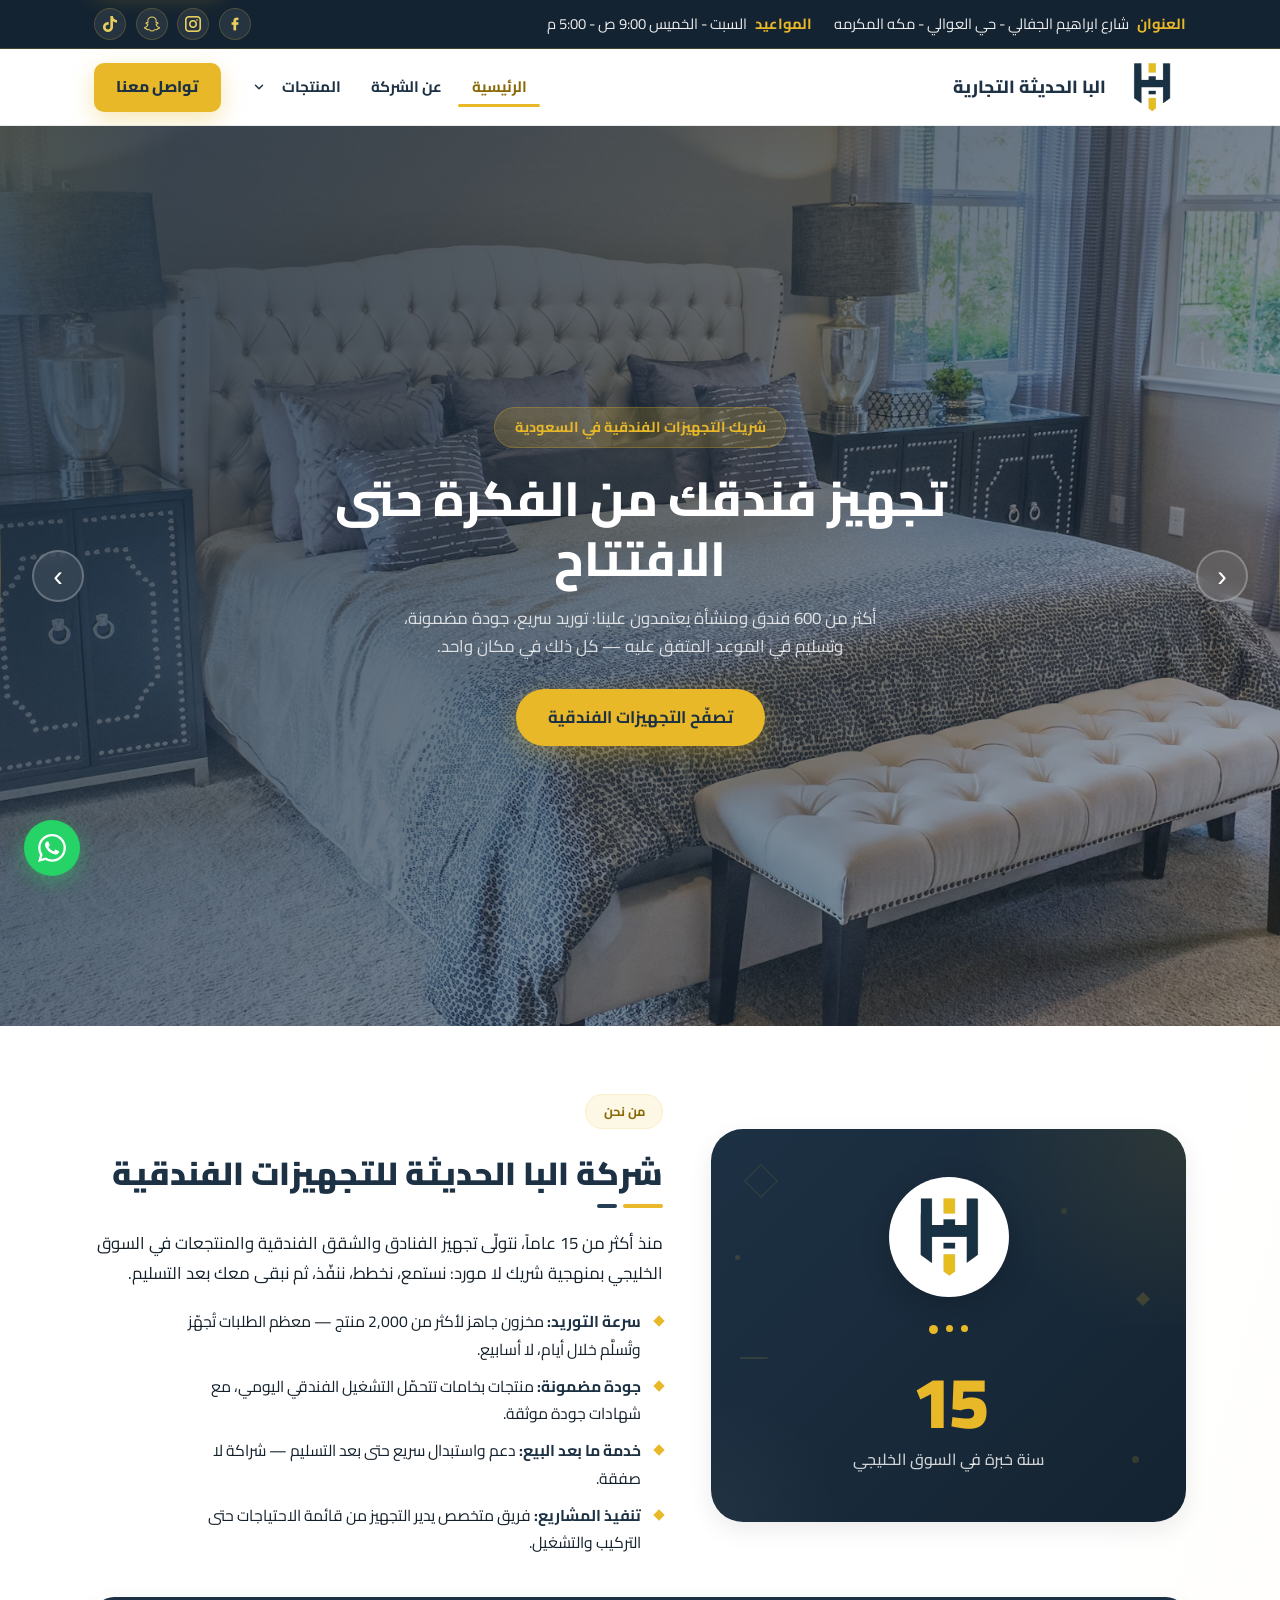
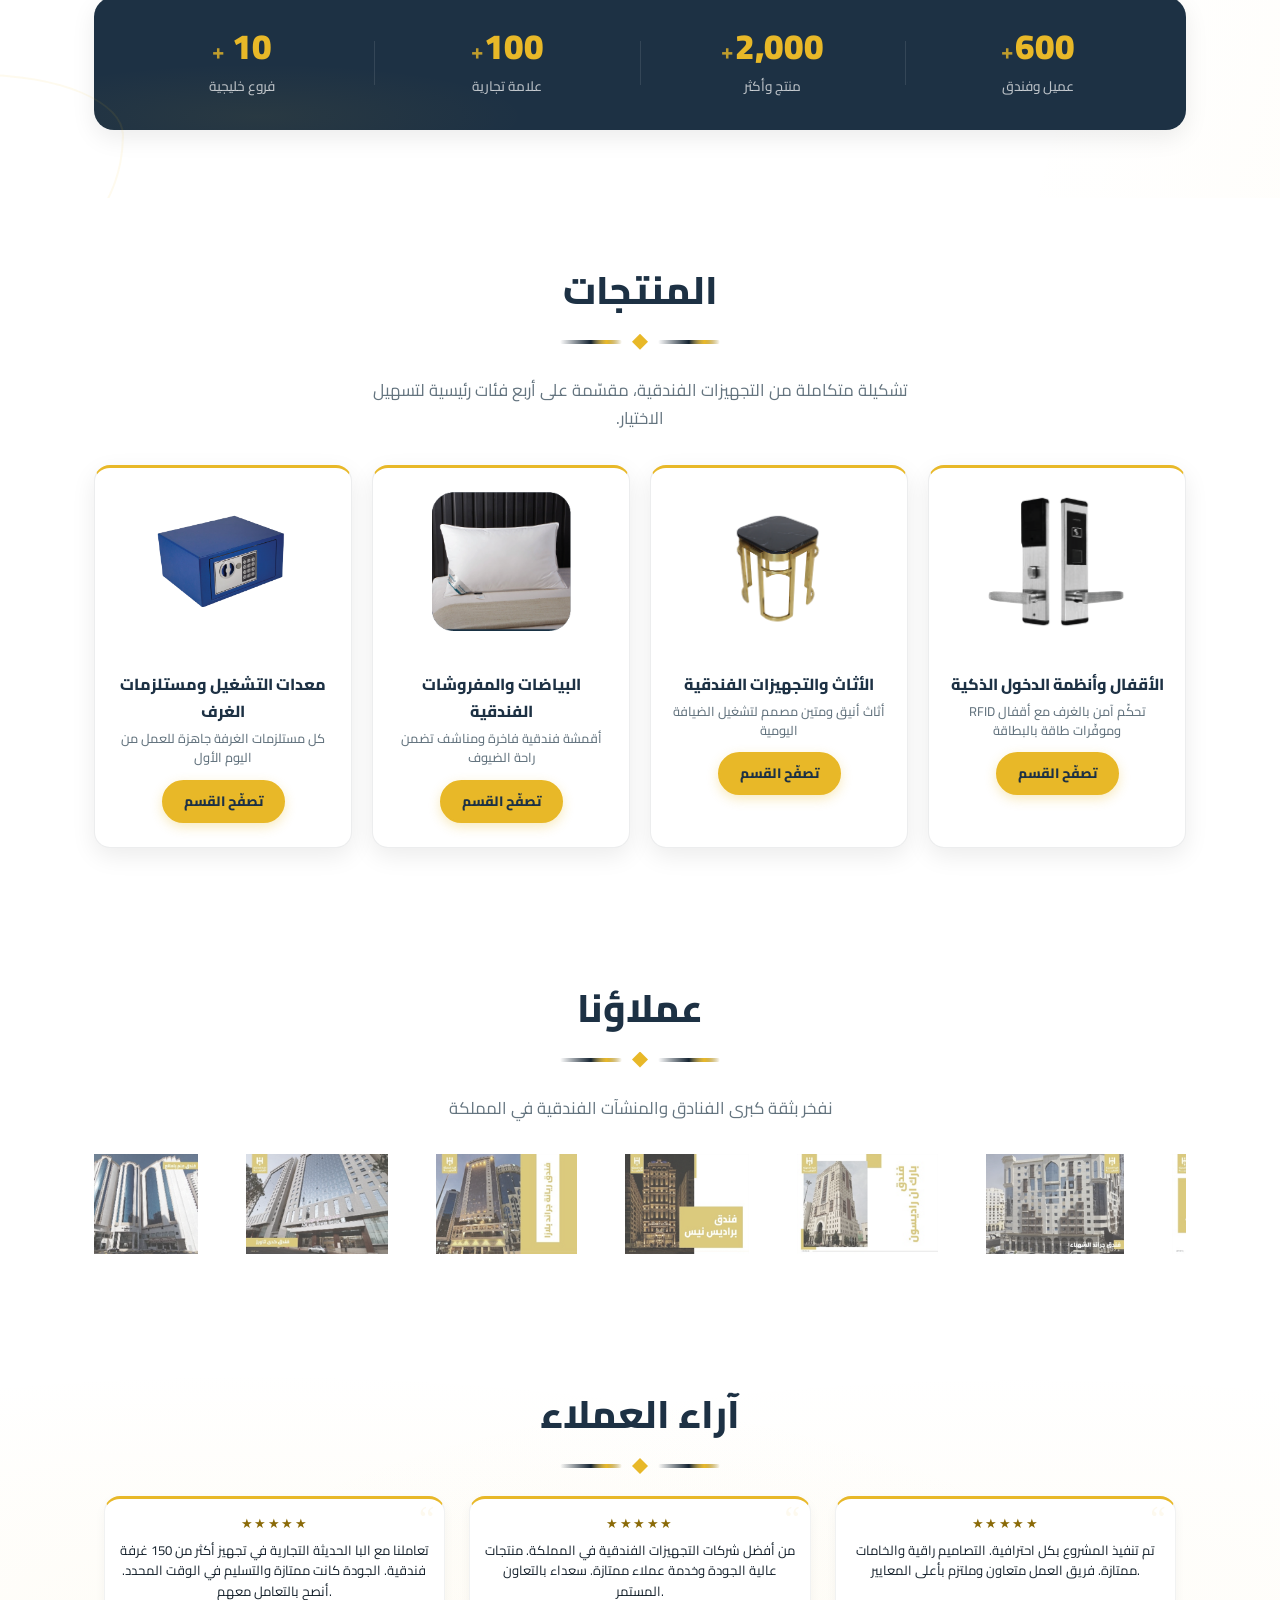
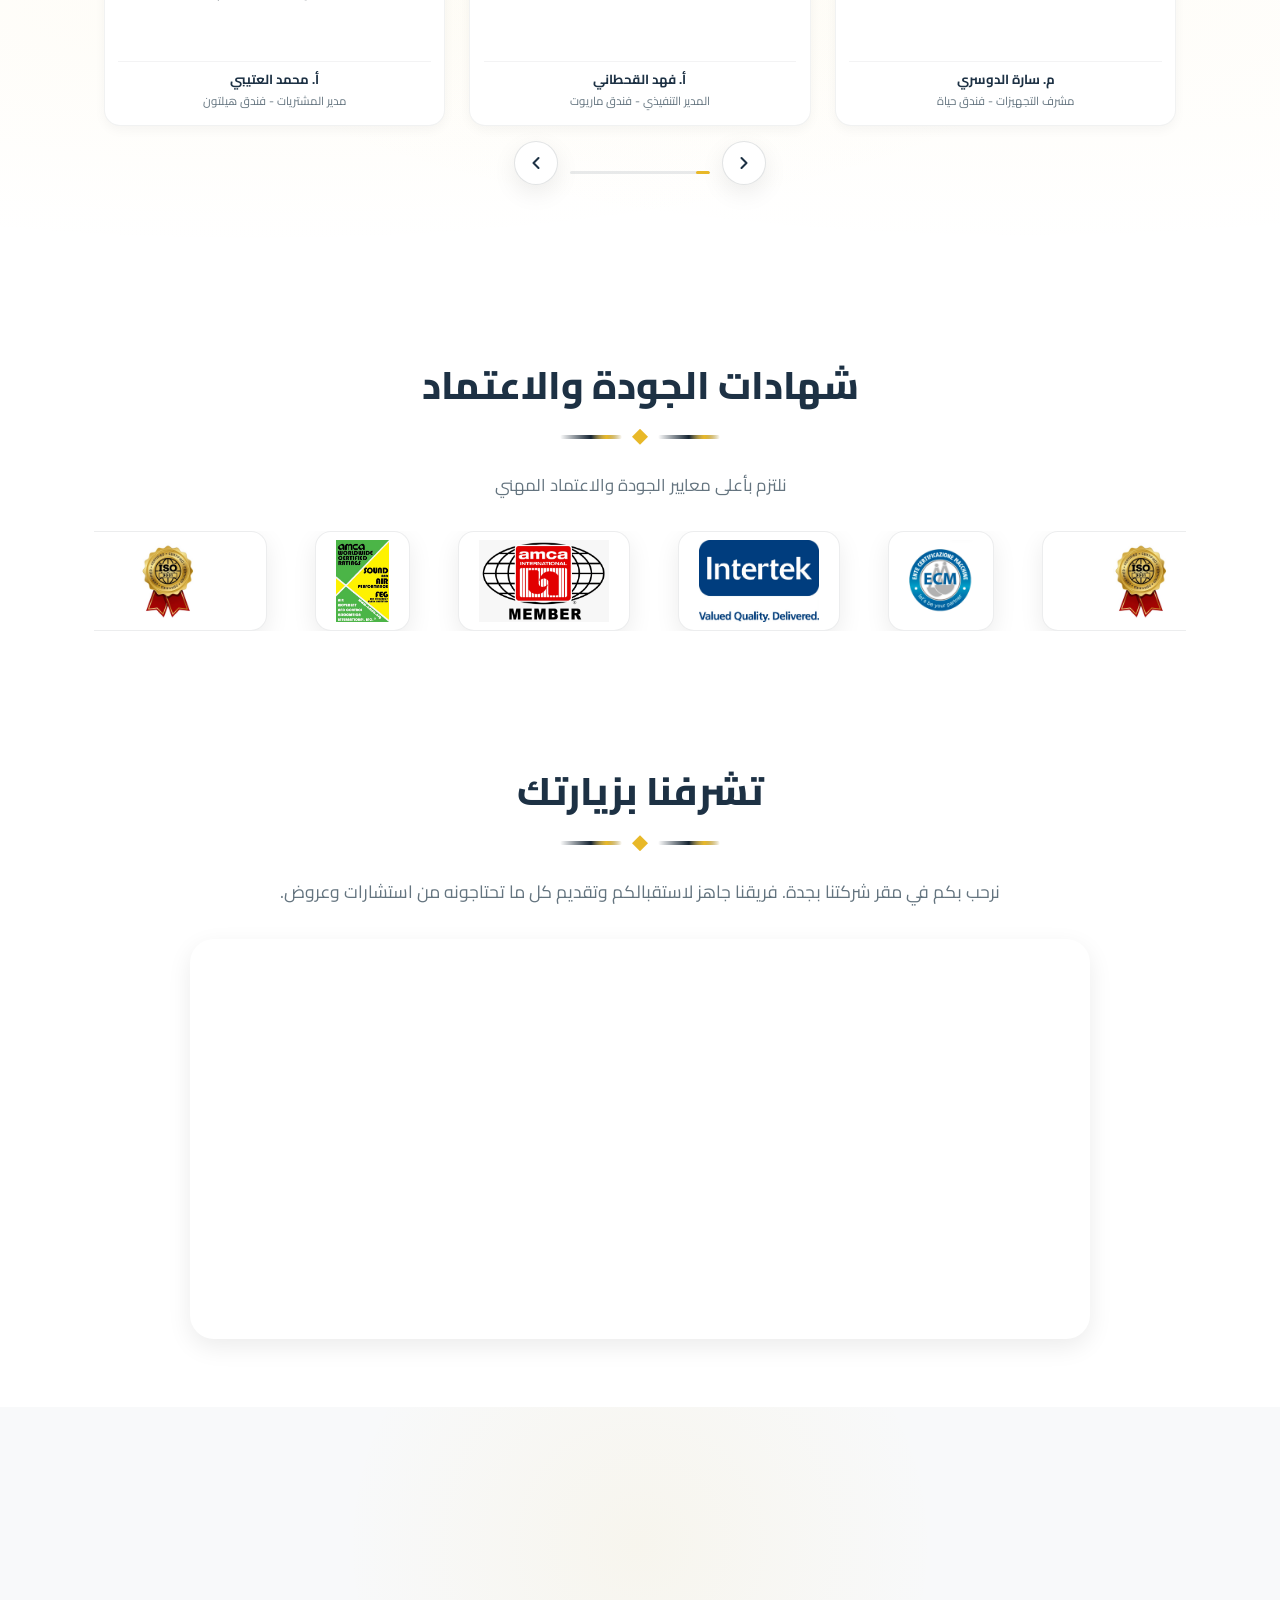
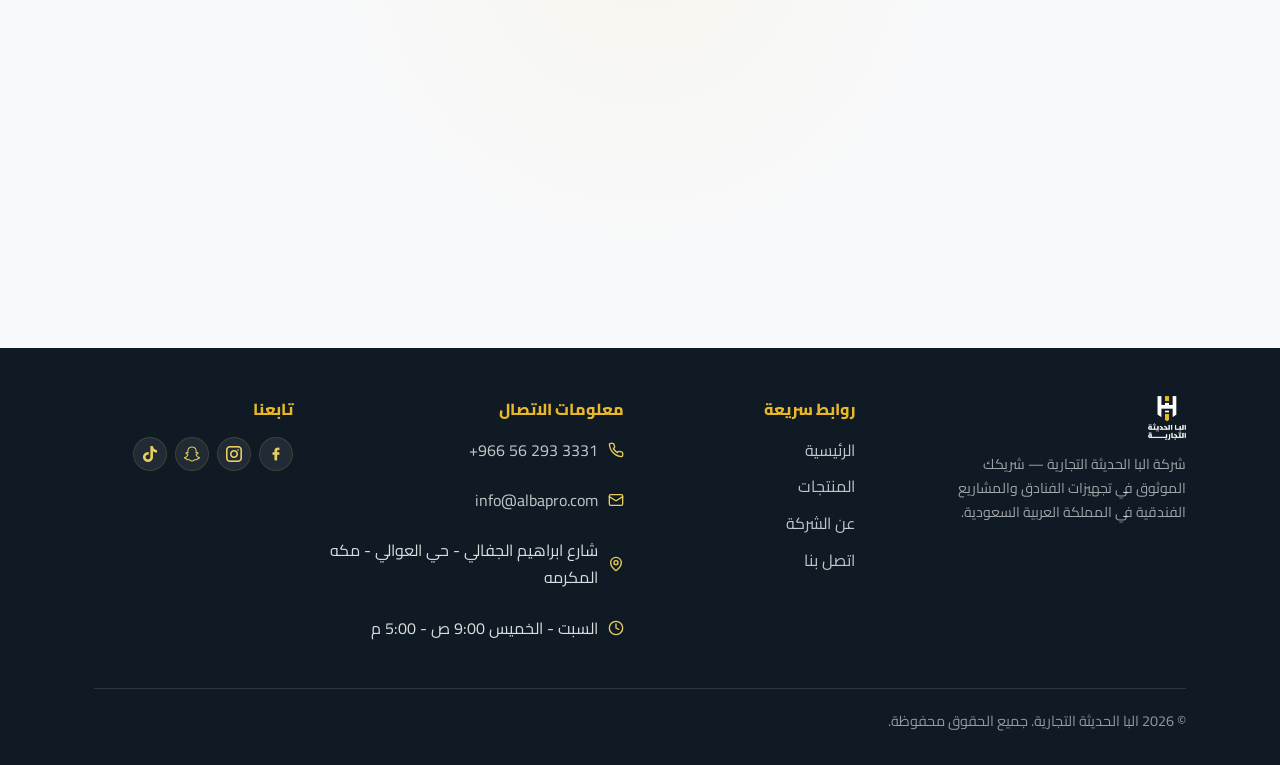
==== commit 67631ce4: "Version 2 Update after add all assets and edited products" ====
--- a/index.html
+++ b/index.html
@@ -5,9 +5,9 @@
     <meta name="viewport" content="width=device-width, initial-scale=1.0" />
     <meta
       name="description"
-      content="شركة ألبا الحديثة التجارية تقدم مستلزمات وتجهيزات فندقية عالية الجودة مع معرض رقمي احترافي ومختص بالطلب والاستفسار." />
+      content="شركة البا الحديثة التجارية تقدم مستلزمات وتجهيزات فندقية عالية الجودة مع معرض رقمي احترافي ومختص بالطلب والاستفسار." />
     <meta name="theme-color" content="#1D3144" />
-    <title>ألبا برو | المعرض الرقمي للفنادق والتجهيزات</title>
+    <title>البا الحديثة التجارية | المعرض الرقمي للفنادق والتجهيزات</title>
     <link rel="preconnect" href="https://fonts.googleapis.com" />
     <link rel="preconnect" href="https://fonts.gstatic.com" crossorigin />
     <link
@@ -22,17 +22,17 @@
         <div class="container topbar-inner">
           <div class="topbar-meta">
             <span class="topbar-item"><span class="topbar-icon">العنوان</span><span class="topbar-text">شارع ابراهيم الجفالي - حي العوالي - مكه المكرمه</span></span>
-            <span class="topbar-item"><span class="topbar-icon">المواعيد</span><span class="topbar-text">السبت - الخميس 9:00 ص - 6:00 م</span></span>
+            <span class="topbar-item"><span class="topbar-icon">المواعيد</span><span class="topbar-text">السبت - الخميس 9:00 ص - 5:00 م</span></span>
           </div>
           <div class="announcement-track">
             <span class="announcement-text">
-              ألبا الحديثة التجارية — شريكك الموثوق في التجهيزات الفندقية
+              البا الحديثة التجارية — شريكك الموثوق في التجهيزات الفندقية
               <span class="sep">✦</span>
               تجهيز الفنادق والشقق الفندقية والمنتجعات بأعلى معايير الجودة
               <span class="sep">✦</span>
               واصلنا الآن 📞 <bdi dir="ltr">+966 56 293 3331</bdi>
               <span class="sep">✦</span>
-              ألبا الحديثة التجارية — شريكك الموثوق في التجهيزات الفندقية
+              البا الحديثة التجارية — شريكك الموثوق في التجهيزات الفندقية
               <span class="sep">✦</span>
               تجهيز الفنادق والشقق الفندقية والمنتجعات بأعلى معايير الجودة
               <span class="sep">✦</span>
@@ -57,11 +57,11 @@
       </div>
       <div class="mainbar">
         <div class="container mainbar-inner">
-          <a class="brand" href="index.html" aria-label="الصفحة الرئيسية - ألبا برو">
+          <a class="brand" href="index.html" aria-label="الصفحة الرئيسية - البا الحديثة التجارية">
             <span class="brand-card">
-              <img class="brand-logo" src="assets/images/logo.png" alt="شعار ألبا برو" loading="eager" />
+              <img class="brand-logo" src="assets/images/logo.png" alt="شعار البا الحديثة التجارية" loading="eager" />
             </span>
-            <span class="brand-name">ألبا الحديثة التجارية</span>
+            <span class="brand-name">البا الحديثة التجارية</span>
           </a>
 
           <nav class="main-nav" aria-label="التنقل الرئيسي">
@@ -118,8 +118,8 @@
         <div class="drawer-panel">
           <div class="drawer-head">
             <a class="brand" href="index.html">
-              <img class="brand-logo" src="assets/images/logo.png" alt="شعار ألبا برو" />
-              <span class="brand-text">ألبا برو - التجهيزات الفندقية</span>
+              <img class="brand-logo" src="assets/images/logo.png" alt="شعار البا الحديثة التجارية" />
+              <span class="brand-text">البا الحديثة التجارية - التجهيزات الفندقية</span>
             </a>
             <button class="drawer-close" type="button" aria-label="إغلاق القائمة">✕</button>
           </div>
@@ -160,7 +160,7 @@
 
     <main id="main">
       <!-- ========== HERO CAROUSEL ========== -->
-      <section class="hero-carousel" aria-roledescription="carousel" aria-label="أبرز عروض ألبا برو">
+      <section class="hero-carousel" aria-roledescription="carousel" aria-label="أبرز عروض البا الحديثة التجارية">
         <div class="hero-ornament hero-ornament-left"></div>
         <div class="hero-ornament hero-ornament-right"></div>
         <div class="hero-side-decor hero-side-left"></div>
@@ -172,10 +172,10 @@
             <div class="carousel-overlay"></div>
             <div class="carousel-content-wrapper">
               <div class="carousel-content">
-                <div class="carousel-eyebrow">مرحبا بكم في ألبا الحديثة</div>
-                <h2>نحوّل أفكار الضيافة إلى تجارب فاخرة</h2>
-                <p>حلول متكاملة لتجهيز الفنادق والشقق الفندقية والمنتجعات مع دقة عالية واهتمام بالتفاصيل.</p>
-                <a href="#products" class="btn btn-primary">استكشف منتجاتنا</a>
+                <div class="carousel-eyebrow">شريك التجهيزات الفندقية في السعودية</div>
+                <h2>تجهيز فندقك من الفكرة حتى الافتتاح</h2>
+                <p>أكثر من 600 فندق ومنشأة يعتمدون علينا: توريد سريع، جودة مضمونة، وتسليم في الموعد المتفق عليه — كل ذلك في مكان واحد.</p>
+                <a href="#products" class="btn btn-primary">تصفّح التجهيزات الفندقية</a>
               </div>
             </div>
           </div>
@@ -184,10 +184,10 @@
             <div class="carousel-overlay"></div>
             <div class="carousel-content-wrapper">
               <div class="carousel-content">
-                <div class="carousel-eyebrow">خدمات مخصصة</div>
-                <h2>تجهيزات فندقية تتماشى مع ذوق الضيوف</h2>
-                <p>من الأثاث إلى المستلزمات التشغيلية، نقدم ما يرفع مستوى الراحة والهوية الفندقية.</p>
-                <a href="#products" class="btn btn-primary">استكشف منتجاتنا</a>
+                <div class="carousel-eyebrow">جودة بمقاييس الضيافة العالمية</div>
+                <h2>نحوّل طلبك إلى قائمة تجهيز كاملة وجاهزة للتنفيذ</h2>
+                <p>أكثر من 2,000 منتج تحت سقف واحد — أسعار تنافسية، عروض واضحة، ومواعيد تسليم ملتزم بها.</p>
+                <a href="#products" class="btn btn-primary">تصفّح التجهيزات الفندقية</a>
               </div>
             </div>
           </div>
@@ -196,10 +196,10 @@
             <div class="carousel-overlay"></div>
             <div class="carousel-content-wrapper">
               <div class="carousel-content">
-                <div class="carousel-eyebrow">التميز في التنفيذ</div>
-                <h2>شراكات موثوقة ومشاريع ناجحة على مستوى عالي</h2>
-                <p>نعمل بكل احترافية لتقديم تجارب متكاملة تدعم نمو قطاع الضيافة في المملكة.</p>
-                <a href="#products" class="btn btn-primary">استكشف منتجاتنا</a>
+                <div class="carousel-eyebrow">تنفيذ بمقاييس الضيافة العالمية</div>
+                <h2>شراكة طويلة الأمد تبدأ من أول استفسار</h2>
+                <p>فريق متخصص يرافقك من اختيار المنتجات حتى التسليم والتركيب، مع خدمة ما بعد البيع المستمرة.</p>
+                <a href="#products" class="btn btn-primary">تصفّح التجهيزات الفندقية</a>
               </div>
             </div>
           </div>
@@ -223,7 +223,7 @@
                 <span class="geo geo-arc"></span>
                 <span class="geo geo-filled-diamond"></span>
                 <span class="geo geo-bar"></span>
-                <img class="about-panel-logo" src="assets/images/logo.png" alt="ألبا برو" loading="lazy" />
+                <img class="about-panel-logo" src="assets/images/logo.png" alt="البا الحديثة التجارية" loading="lazy" />
                 <div class="about-panel-decor">
                   <span></span><span></span><span></span>
                 </div>
@@ -235,13 +235,17 @@
             </div>
             <div class="about-main reveal reveal-delay-1">
               <span class="about-badge">من نحن</span>
-              <h2 class="about-heading">شركة ألبا الحديثة للتجهيزات الفندقية</h2>
+              <h2 class="about-heading">شركة البا الحديثة للتجهيزات الفندقية</h2>
               <div class="about-heading-line">
                 <span></span><span></span>
               </div>
-              <p class="about-text">تتميز شركة ألبا الحديثة بتقديم حلول متكاملة ورائدة في قطاع الضيافة؛ حيث نجمع بين أعلى معايير الجودة، والتصاميم العصرية، والأسعار التنافسية. نغطي كافة احتياجات المنشآت الفندقية والسياحية — من الأثاث والمفروشات ومستلزمات الغرف، إلى تجهيزات المطاعم والمعدات المتطورة — للارتقاء بتجربة النزلاء إلى مستويات غير مسبوقة.</p>
-              <p class="about-text-ext"><strong>قيمنا ورؤيتنا الاستراتيجية:</strong> تمكين رؤية السعودية 2030: نساهم بفعالية في دعم وتطوير قطاع السياحة والضيافة بالمملكة، عبر توريد وتنفيذ مشاريع وفق أعلى المعايير العالمية التي تعزز جودة الحياة وتخدم الاقتصاد الوطني المستدام. شراكات قائمة على الثقة: نؤمن بأن نجاح عملائنا هو امتداد لنجاحنا؛ لذا نلتزم ببناء شراكات طويلة الأمد قائمة على الموثوقية، الاحترافية، وتقديم خدمة عملاء تفوق التوقعات.</p>
-              <p class="about-text-ext">في ألبا الحديثة، نبتكر معايير جديدة لقطاع الضيافة عبر توريد وتجهيز المنشآت الفندقية بأحدث الأثاث والمعدات عالية الجودة. بالتكامل مع رؤية السعودية 2030 لتعزيز السياحة واقتصاد الغد، نلتزم بتقديم حلول متكاملة وشراكات مستدامة ترتقي بتجربة النزيل وتحقق أعلى درجات الرضا.</p>
+              <p class="about-text">منذ أكثر من 15 عاماً، نتولّى تجهيز الفنادق والشقق الفندقية والمنتجعات في السوق الخليجي بمنهجية شريك لا مورد: نستمع، نخطط، ننفّذ، ثم نبقى معك بعد التسليم.</p>
+              <ul class="about-features">
+                <li><strong>سرعة التوريد:</strong> مخزون جاهز لأكثر من 2,000 منتج — معظم الطلبات تُجهّز وتُسلَّم خلال أيام، لا أسابيع.</li>
+                <li><strong>جودة مضمونة:</strong> منتجات بخامات تتحمّل التشغيل الفندقي اليومي، مع شهادات جودة موثقة.</li>
+                <li><strong>خدمة ما بعد البيع:</strong> دعم واستبدال سريع حتى بعد التسليم — شراكة لا صفقة.</li>
+                <li><strong>تنفيذ المشاريع:</strong> فريق متخصص يدير التجهيز من قائمة الاحتياجات حتى التركيب والتشغيل.</li>
+              </ul>
             </div>
           </div>
 
@@ -283,42 +287,42 @@
             <div class="category-grid">
               <a class="category-card" href="products.html#locks">
                 <div class="category-card-img">
-                  <img src="assets/images/products/01-locks/Asset 23.png" alt="الاقفال الالكترونية" loading="lazy" />
+                  <img src="assets/images/products/01-locks/Asset 23.png" alt="الأقفال وأنظمة الدخول" loading="lazy" />
                 </div>
                 <div class="category-card-body">
-                  <span class="category-name">الاقفال الالكترونية</span>
-                  <span class="category-desc">أقفال إلكترونية وأنظمة دخول ذكية للفنادق</span>
-                  <span class="category-cta">شاهد المنتجات</span>
+                  <span class="category-name">الأقفال وأنظمة الدخول الذكية</span>
+                  <span class="category-desc">تحكّم آمن بالغرف مع أقفال RFID وموفّرات طاقة بالبطاقة</span>
+                  <span class="category-cta">تصفّح القسم</span>
+                </div>
+              </a>
+              <a class="category-card" href="products.html#furniture">
+                <div class="category-card-img">
+                  <img src="assets/images/products/02-furniture/Asset 5.png" alt="الأثاث الفندقي" loading="lazy" />
+                </div>
+                <div class="category-card-body">
+                  <span class="category-name">الأثاث والتجهيزات الفندقية</span>
+                  <span class="category-desc">أثاث أنيق ومتين مصمم لتشغيل الضيافة اليومية</span>
+                  <span class="category-cta">تصفّح القسم</span>
+                </div>
+              </a>
+              <a class="category-card" href="products.html#furnishings">
+                <div class="category-card-img">
+                  <img src="assets/images/products/03-furnishings/Asset 36.png" alt="البياضات والمناشف" loading="lazy" />
+                </div>
+                <div class="category-card-body">
+                  <span class="category-name">البياضات والمفروشات الفندقية</span>
+                  <span class="category-desc">أقمشة فندقية فاخرة ومناشف تضمن راحة الضيوف</span>
+                  <span class="category-cta">تصفّح القسم</span>
                 </div>
               </a>
               <a class="category-card" href="products.html#equipment">
                 <div class="category-card-img">
-                  <img src="assets/images/products/02-furniture/Asset 5.png" alt="الاثاث الفندقي" loading="lazy" />
+                  <img src="assets/images/products/04-equipment/Asset 66.png" alt="معدات التشغيل" loading="lazy" />
                 </div>
                 <div class="category-card-body">
-                  <span class="category-name">الاثاث الفندقي</span>
-                  <span class="category-desc">أدوات تقديم وبوفيهات ومعدات مطابخ فندقية</span>
-                  <span class="category-cta">شاهد المنتجات</span>
-                </div>
-              </a>
-              <a class="category-card" href="products.html#furniture">
-                <div class="category-card-img">
-                  <img src="assets/images/products/03-furnishings/Asset 36.png" alt="المفروشات الفندقية" loading="lazy" />
-                </div>
-                <div class="category-card-body">
-                  <span class="category-name">المفروشات الفندقية</span>
-                  <span class="category-desc">أسرة وكنب وطاولات وكراسي فندقية فاخرة</span>
-                  <span class="category-cta">شاهد المنتجات</span>
-                </div>
-              </a>
-              <a class="category-card" href="products.html#accessories">
-                <div class="category-card-img">
-                  <img src="assets/images/products/04-equipment/Asset 66.png" alt="المعدات الفندقية" loading="lazy" />
-                </div>
-                <div class="category-card-body">
-                  <span class="category-name">المعدات الفندقية</span>
-                  <span class="category-desc">مناشف وبياضات ومستلزمات حمام فندقية فاخرة</span>
-                  <span class="category-cta">شاهد المنتجات</span>
+                  <span class="category-name">معدات التشغيل ومستلزمات الغرف</span>
+                  <span class="category-desc">كل مستلزمات الغرفة جاهزة للعمل من اليوم الأول</span>
+                  <span class="category-cta">تصفّح القسم</span>
                 </div>
               </a>
             </div>
@@ -429,8 +433,7 @@
           <div class="section-body reveal reveal-delay-3">
             <p class="visit-desc">نرحب بكم في مقر شركتنا بجدة. فريقنا جاهز لاستقبالكم وتقديم كل ما تحتاجونه من استشارات وعروض.</p>
             <div class="map-container">
-              <iframe src="https://www.google.com/maps/embed?pb=!1m18!1m12!1m3!1d3771.414!2d39.172!3d21.543!2m3!1f0!2f0!3f0!3m2!1i1024!2i768!4f13.1!3m3!1m2!1s0x15c3cf1e0b5c1b3b%3A0x5c1b3b5c1b3b5c1b!2sJeddah%20Saudi%20Arabia!5e0!3m2!1sen!2s!4v1" width="100%" height="400" style="border:0;" allowfullscreen="" loading="lazy" referrerpolicy="no-referrer-when-downgrade"></iframe>
-            </div>
+              <iframe src="https://www.google.com/maps/embed?pb=!1m14!1m8!1m3!1d3716.003212809367!2d39.90303421020508!3d21.35036849975586!3m2!1i1024!2i768!4f13.1!3m3!1m2!1s0x15c2050ef75cbc1d%3A0xf7a36be98558d9da!2z2LTYsdmD2Ycg2KfZhNio2Kcg2KfZhNit2K_Zitir2Yc!5e0!3m2!1sen!2seg!4v1785779007597!5m2!1sen!2seg" width="600" height="450" style="border:0;" allowfullscreen="" loading="lazy" referrerpolicy="strict-origin-when-cross-origin"></iframe>
           </div>
         </div>
       </section>
@@ -467,11 +470,11 @@
             <div class="contact-actions reveal" style="transition-delay: 0.5s">
               <a class="btn btn-primary btn-pulse" href="https://wa.me/966562933331" target="_blank" rel="noreferrer">
                 <svg viewBox="0 0 24 24" width="18" height="18" fill="currentColor"><path d="M17.472 14.382c-.297-.149-1.758-.867-2.03-.967-.273-.099-.471-.148-.67.15-.197.297-.767.966-.94 1.164-.173.199-.347.223-.644.075-.297-.15-1.255-.463-2.39-1.475-.883-.788-1.48-1.761-1.653-2.059-.173-.297-.018-.458.13-.606.134-.133.298-.347.446-.52.149-.174.198-.298.298-.497.099-.198.05-.371-.025-.52-.075-.149-.669-1.612-.916-2.207-.242-.579-.487-.5-.669-.51-.173-.008-.371-.01-.57-.01-.198 0-.52.074-.792.372-.272.297-1.04 1.016-1.04 2.479 0 1.462 1.065 2.875 1.213 3.074.149.198 2.096 3.2 5.077 4.487.709.306 1.262.489 1.694.625.712.227 1.36.195 1.871.118.571-.085 1.758-.719 2.006-1.413.248-.694.248-1.289.173-1.413-.074-.124-.272-.198-.57-.347m-5.421 7.403h-.004a9.87 9.87 0 01-5.031-1.378l-.361-.214-3.741.982.998-3.648-.235-.374a9.86 9.86 0 01-1.51-5.26c.001-5.45 4.436-9.884 9.888-9.884 2.64 0 5.122 1.03 6.988 2.898a9.825 9.825 0 012.893 6.994c-.003 5.45-4.437 9.884-9.885 9.884m8.413-18.297A11.815 11.815 0 0012.05 0C5.495 0 .16 5.335.157 11.892c0 2.096.547 4.142 1.588 5.945L.057 24l6.305-1.654a11.882 11.882 0 005.683 1.448h.005c6.554 0 11.89-5.335 11.893-11.893a11.821 11.821 0 00-3.48-8.413z"/></svg>
-                <span>واتساب</span>
+                <span>راسلنا على واتساب</span>
               </a>
-              <a class="btn btn-outline btn-map" href="https://maps.google.com/?q=Jeddah+Saudi+Arabia" target="_blank" rel="noreferrer">
+              <a class="btn btn-outline btn-map" href="https://maps.app.goo.gl/Re8EiAJFg4yr3Mdn8" target="_blank" rel="noreferrer">
                 <svg viewBox="0 0 24 24" width="18" height="18" fill="none" stroke="currentColor" stroke-width="2" stroke-linecap="round" stroke-linejoin="round"><path d="M21 10c0 7-9 13-9 13s-9-6-9-13a9 9 0 0 1 18 0z"/><circle cx="12" cy="10" r="3"/></svg>
-                <span>فتح في Google Maps</span>
+                <span>الوصول إلى المقر</span>
               </a>
             </div>
           </div>
@@ -482,8 +485,8 @@
     <footer class="site-footer">
       <div class="container footer-shell">
         <div class="footer-col">
-          <img class="footer-logo" src="assets/images/footer_logo.png" alt="ألبا برو" loading="lazy" />
-          <p class="footer-desc">شركة ألبا الحديثة التجارية — شريكك الموثوق في تجهيزات الفنادق والمشاريع الفندقية في المملكة العربية السعودية.</p>
+          <img class="footer-logo" src="assets/images/footer_logo.png" alt="البا الحديثة التجارية" loading="lazy" />
+          <p class="footer-desc">شركة البا الحديثة التجارية — شريكك الموثوق في تجهيزات الفنادق والمشاريع الفندقية في المملكة العربية السعودية.</p>
         </div>
         <div class="footer-col">
           <h4>روابط سريعة</h4>
@@ -497,7 +500,7 @@
           <span><img src="assets/images/icons/phone.svg" alt="" width="16" height="16" /> <a href="tel:+966562933331">+966 56 293 3331</a></span>
           <span><img src="assets/images/icons/mail.svg" alt="" width="16" height="16" /> <a href="mailto:info@albapro.com">info@albapro.com</a></span>
           <span><img src="assets/images/icons/map-pin.svg" alt="" width="16" height="16" />شارع ابراهيم الجفالي - حي العوالي - مكه المكرمه</span>
-          <span><img src="assets/images/icons/clock.svg" alt="" width="16" height="16" /> السبت - الخميس 9:00 ص - 6:00 م</span>
+          <span><img src="assets/images/icons/clock.svg" alt="" width="16" height="16" /> السبت - الخميس 9:00 ص - 5:00 م</span>
         </div>
         <div class="footer-col">
           <h4>تابعنا</h4>
@@ -510,12 +513,14 @@
         </div>
       </div>
       <div class="container">
-        <p class="footer-copy">© <span id="year"></span> ألبا برو. جميع الحقوق محفوظة.</p>
+        <p class="footer-copy">© <span id="year"></span> البا الحديثة التجارية. جميع الحقوق محفوظة.</p>
       </div>
     </footer>
 
-    <a class="wa-float" href="https://wa.me/966562933331?text=%D8%A7%D9%84%D8%B3%D9%84%D8%A7%D9%85%20%D8%B9%D9%84%D9%8A%D9%83%D9%85%D8%8C%20%D8%A3%D8%B1%D8%BA%D8%A8%20%D9%81%D9%8A%20%D8%A7%D9%84%D8%A7%D8%B3%D8%AA%D9%81%D8%B3%D8%A7%D8%B1%20%D8%B9%D9%86%20%D8%AA%D8%AC%D9%87%D9%8A%D8%B2%D8%A7%D8%AA%D9%83%D9%85%20%D8%A7%D9%84%D9%81%D9%86%D8%AF%D9%82%D9%8A%D8%A9" target="_blank" rel="noreferrer" aria-label="واتساب">
-      <svg viewBox="0 0 24 24" width="28" height="28" fill="currentColor"><path d="M17.472 14.382c-.297-.149-1.758-.867-2.03-.967-.273-.099-.471-.148-.67.15-.197.297-.767.966-.94 1.164-.173.199-.347.223-.644.075-.297-.15-1.255-.463-2.39-1.475-.883-.788-1.48-1.761-1.653-2.059-.173-.297-.018-.458.13-.606.134-.133.298-.347.446-.52.149-.174.198-.298.298-.497.099-.198.05-.371-.025-.52-.075-.149-.669-1.612-.916-2.207-.242-.579-.487-.5-.669-.51-.173-.008-.371-.01-.57-.01-.198 0-.52.074-.792.372-.272.297-1.04 1.016-1.04 2.479 0 1.462 1.065 2.875 1.213 3.074.149.198 2.096 3.2 5.077 4.487.709.306 1.262.489 1.694.625.712.227 1.36.195 1.871.118.571-.085 1.758-.719 2.006-1.413.248-.694.248-1.289.173-1.413-.074-.124-.272-.198-.57-.347m-5.421 7.403h-.004a9.87 9.87 0 01-5.031-1.378l-.361-.214-3.741.982.998-3.648-.235-.374a9.86 9.86 0 01-1.51-5.26c.001-5.45 4.436-9.884 9.888-9.884 2.64 0 5.122 1.03 6.988 2.898a9.825 9.825 0 012.893 6.994c-.003 5.45-4.437 9.884-9.885 9.884m8.413-18.297A11.815 11.815 0 0012.05 0C5.495 0 .16 5.335.157 11.892c0 2.096.547 4.142 1.588 5.945L.057 24l6.305-1.654a11.882 11.882 0 005.683 1.448h.005c6.554 0 11.89-5.335 11.893-11.893a11.821 11.821 0 00-3.48-8.413z"/></svg>
+    <a class="wa-float" href="https://wa.me/966562933331?text=%D8%A7%D9%84%D8%B3%D9%84%D8%A7%D9%85%20%D8%B9%D9%84%D9%8A%D9%83%D9%85%D8%8C%20%D8%A3%D8%B1%D8%BA%D8%A8%20%D9%81%D9%8A%20%D8%A7%D9%84%D8%A7%D8%B3%D8%AA%D9%81%D8%B3%D8%A7%D8%B1%20%D8%B9%D9%86%20%D8%AA%D8%AC%D9%87%D9%8A%D8%B2%D8%A7%D8%AA%D9%83%D9%85%20%D8%A7%D9%84%D9%81%D9%86%D8%AF%D9%82%D9%8A%D8%A9" target="_blank" rel="noreferrer" aria-label="تواصل عبر واتساب">
+      <svg viewBox="0 0 24 24" width="28" height="28" fill="currentColor" aria-hidden="true">
+        <path d="M17.472 14.382c-.297-.149-1.758-.867-2.03-.967-.273-.099-.471-.148-.67.15-.197.297-.767.966-.94 1.164-.173.199-.347.223-.644.075-.297-.15-1.255-.463-2.39-1.475-.883-.788-1.48-1.761-1.653-2.059-.173-.297-.018-.458.13-.606.134-.133.298-.347.446-.52.149-.174.198-.298.298-.497.099-.198.05-.371-.025-.52-.075-.149-.669-1.612-.916-2.207-.242-.579-.487-.5-.669-.51-.173-.008-.371-.01-.57-.01-.198 0-.52.074-.792.372-.272.297-1.04 1.016-1.04 2.479 0 1.462 1.065 2.875 1.213 3.074.149.198 2.096 3.2 5.077 4.487.709.306 1.262.489 1.694.625.712.227 1.36.195 1.871.118.571-.085 1.758-.719 2.006-1.413.248-.694.248-1.289.173-1.413-.074-.124-.272-.198-.57-.347m-5.421 7.403h-.004a9.87 9.87 0 01-5.031-1.378l-.361-.214-3.741.982.998-3.648-.235-.374a9.86 9.86 0 01-1.51-5.26c.001-5.45 4.436-9.884 9.888-9.884 2.64 0 5.122 1.03 6.988 2.898a9.825 9.825 0 012.893 6.994c-.003 5.45-4.437 9.884-9.885 9.884m8.413-18.297A11.815 11.815 0 0012.05 0C5.495 0 .16 5.335.157 11.892c0 2.096.547 4.142 1.588 5.945L.057 24l6.305-1.654a11.882 11.882 0 005.683 1.448h.005c6.554 0 11.89-5.335 11.893-11.893a11.821 11.821 0 00-3.48-8.413z"/>
+      </svg>
     </a>
 
     <script src="assets/js/main.js"></script>
--- a/assets/css/styles.css
+++ b/assets/css/styles.css
@@ -1687,6 +1687,47 @@
   color: var(--navy);
 }
 
+.about-features {
+  list-style: none;
+  margin: 1.25rem 0 0;
+  padding: 0;
+  max-width: 54ch;
+  display: grid;
+  gap: 0.6rem;
+  opacity: 0;
+  transform: translateY(20px);
+  transition: opacity 0.8s ease, transform 0.8s cubic-bezier(0.34, 1.56, 0.64, 1);
+}
+
+.about-features li {
+  position: relative;
+  padding-inline-start: 1.4rem;
+  color: var(--text);
+  font-size: 0.98rem;
+  line-height: 1.75;
+}
+
+.about-features li::before {
+  content: '';
+  position: absolute;
+  inset-inline-start: 0;
+  top: 0.55rem;
+  width: 8px;
+  height: 8px;
+  background: var(--gold);
+  transform: rotate(45deg);
+}
+
+.about-features strong {
+  color: var(--navy);
+}
+
+.about-main.visible .about-features {
+  opacity: 1;
+  transform: translateY(0);
+  transition-delay: 0.45s;
+}
+
 /* Reveal triggers for text */
 .about-main.visible .about-text {
   opacity: 1;
@@ -2164,6 +2205,11 @@
 
 .product-empty.is-visible {
   display: block;
+}
+
+.product-empty-cta {
+  display: inline-block;
+  margin-top: 1.25rem;
 }
 
 @media (max-width: 480px) {
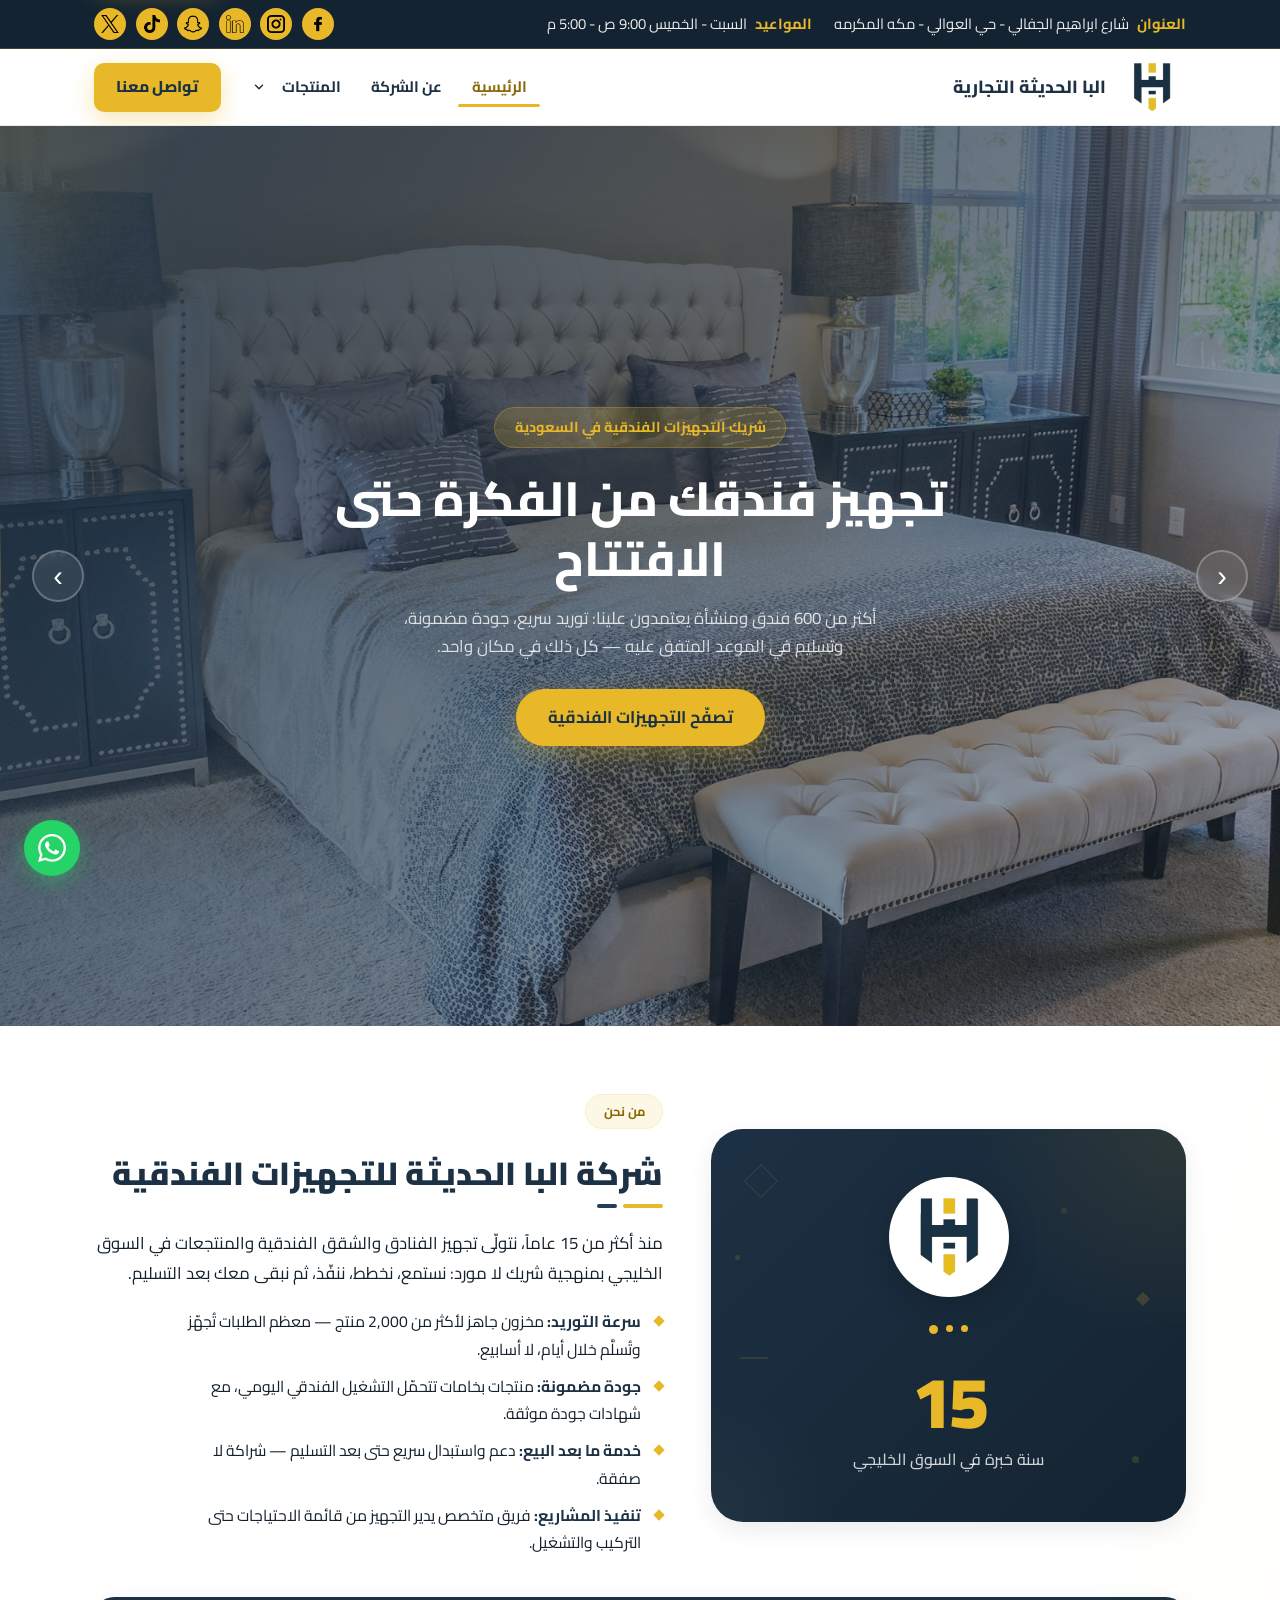
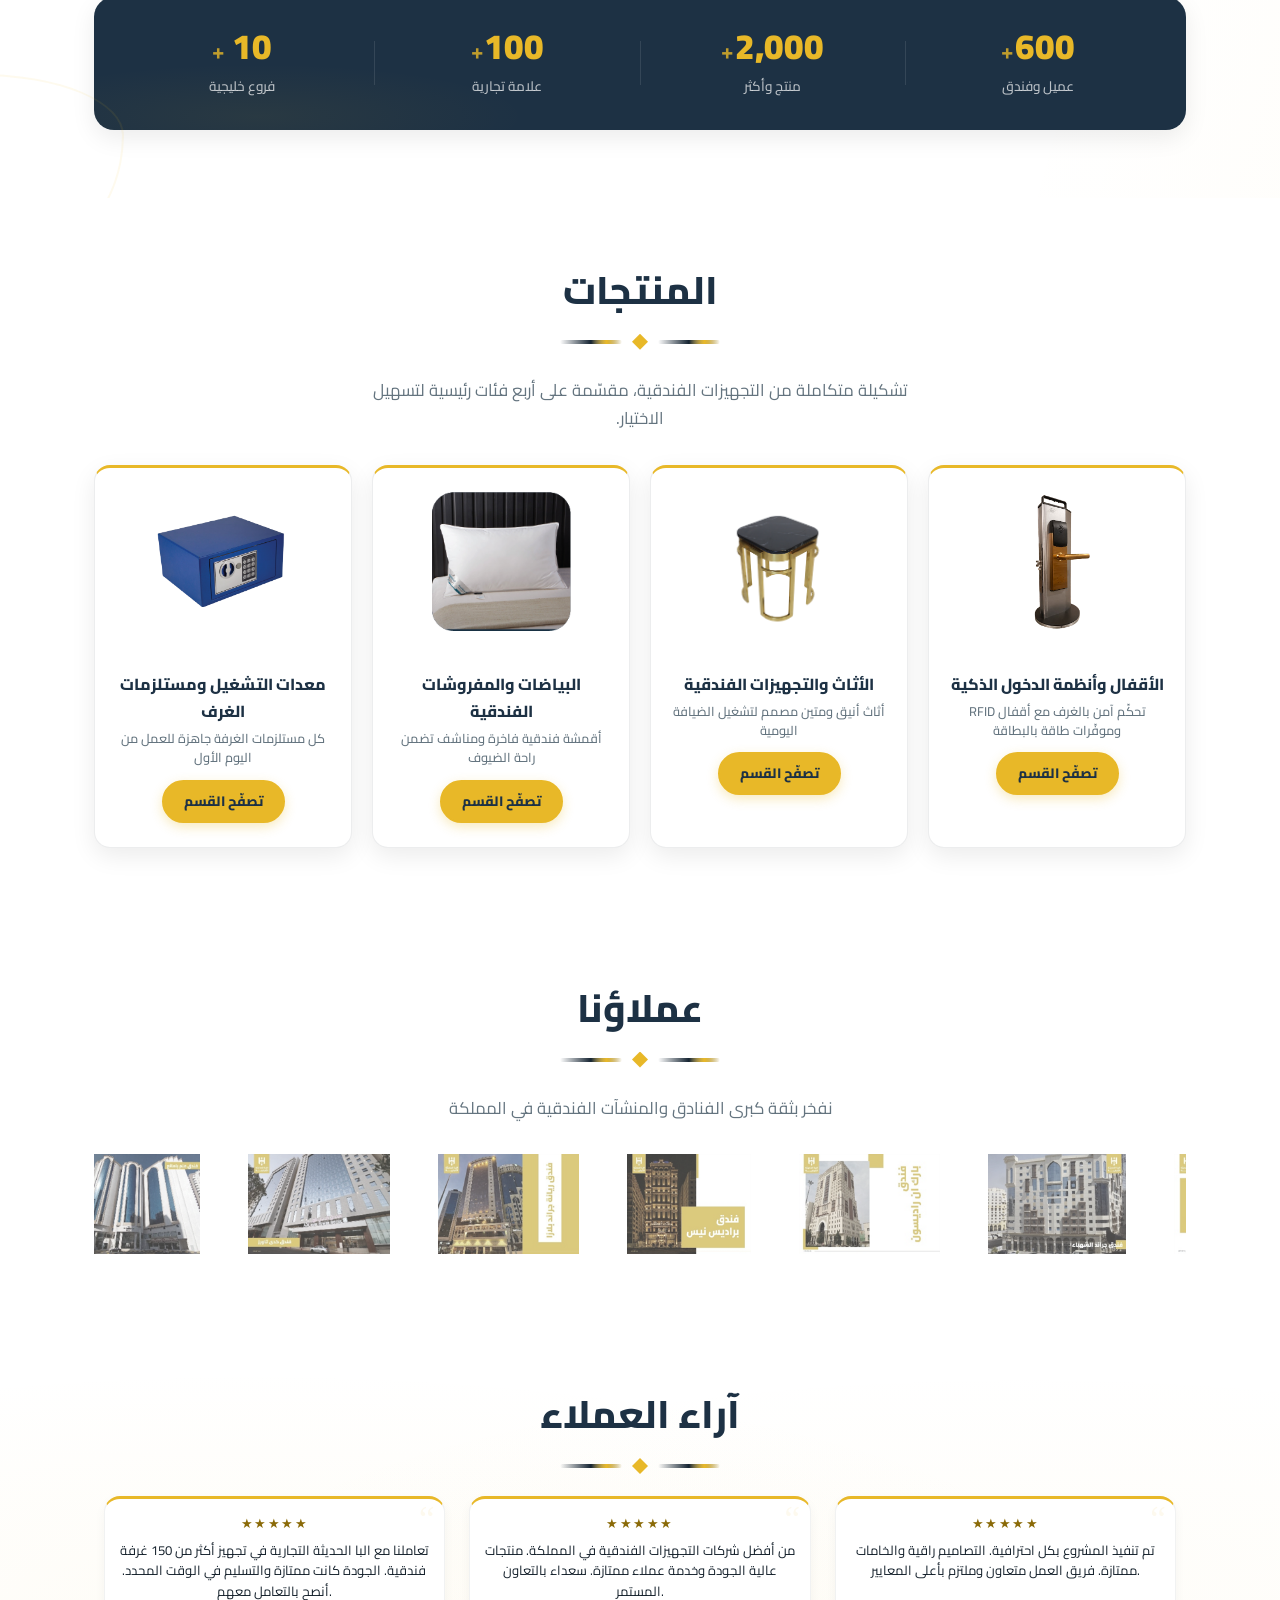
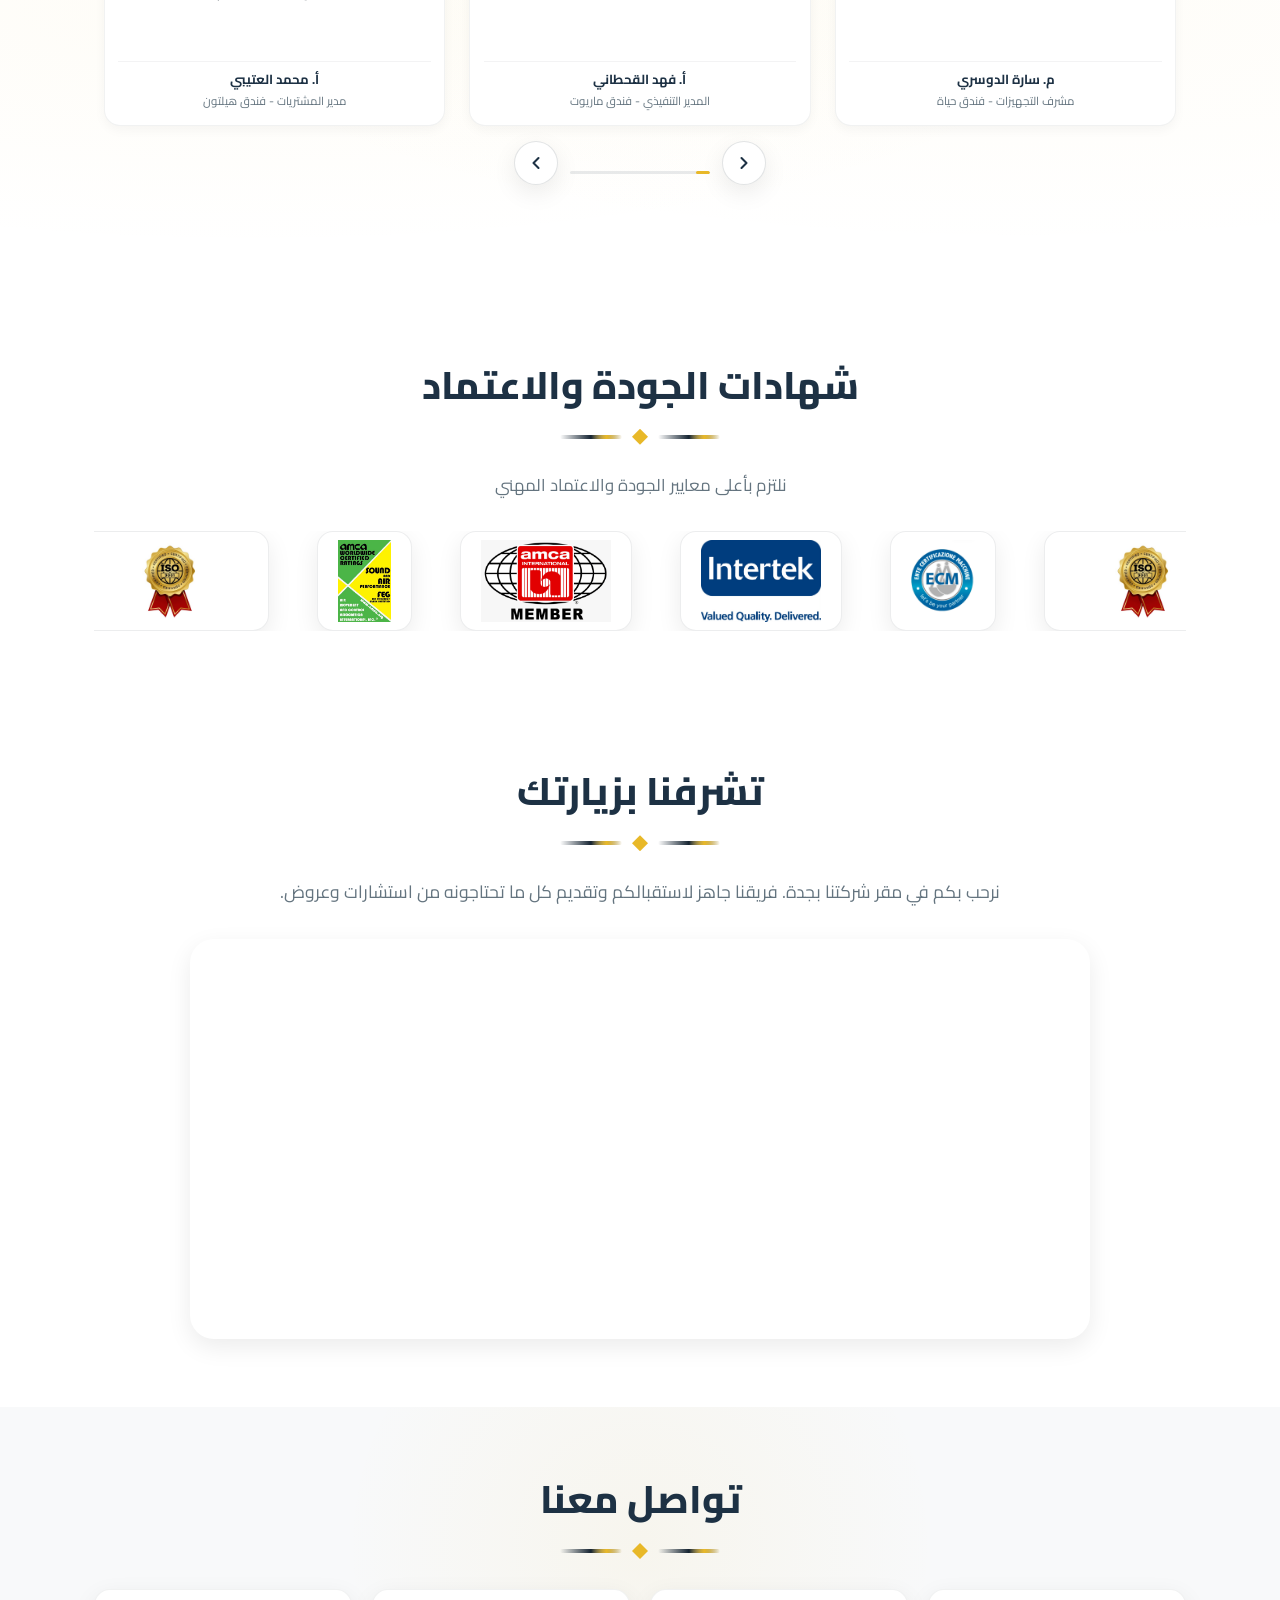
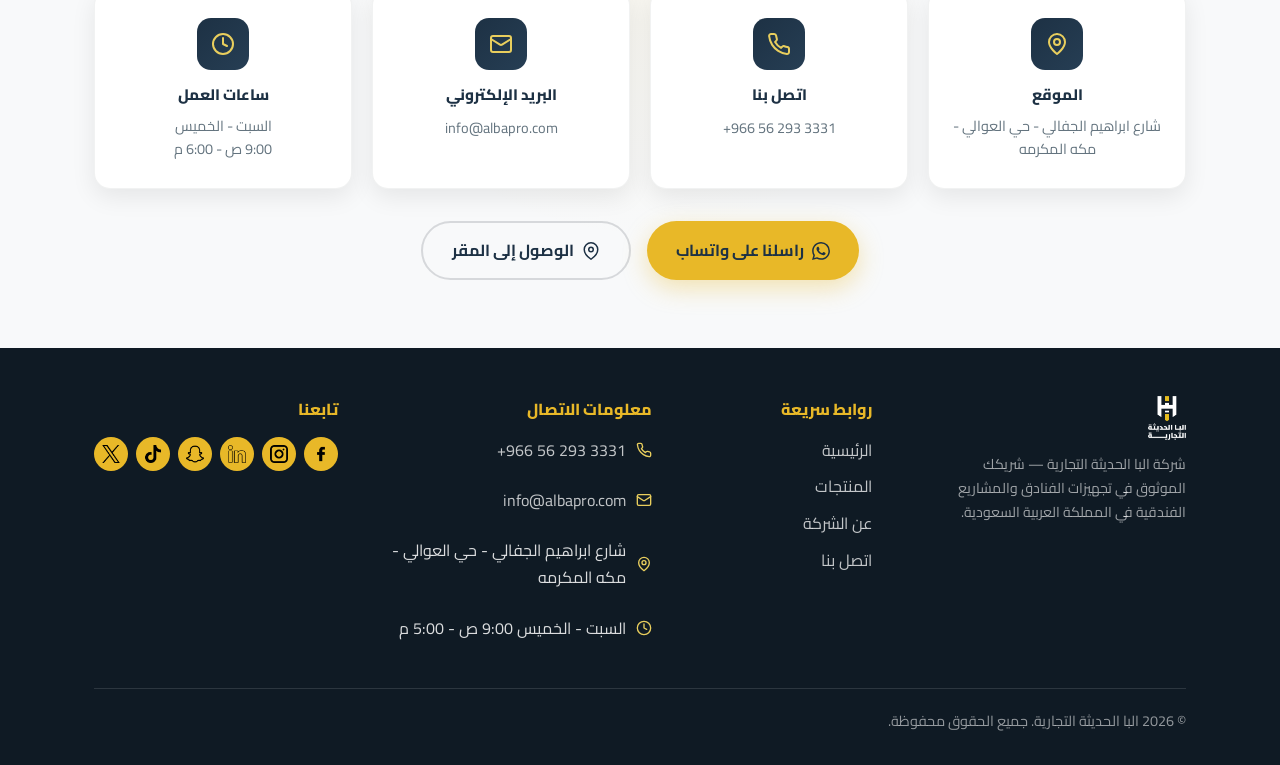
==== commit 0f387da3: "Fix responsive category filters, add product descriptions & update styling" ====
--- a/index.html
+++ b/index.html
@@ -46,11 +46,17 @@
             <a href="#" target="_blank" rel="noreferrer" aria-label="إنستغرام">
               <img src="assets/images/icons/instagram.png" alt="" loading="lazy" />
             </a>
+            <a href="#" target="_blank" rel="noreferrer" aria-label="لينكدإن">
+              <img src="assets/images/icons/linkedin.png" alt="" loading="lazy" />
+            </a>
             <a href="#" target="_blank" rel="noreferrer" aria-label="سناب شات">
               <img src="assets/images/icons/snapchat.png" alt="" loading="lazy" />
             </a>
             <a href="#" target="_blank" rel="noreferrer" aria-label="تيك توك">
               <img src="assets/images/icons/tiktok.png" alt="" loading="lazy" />
+            </a>
+            <a href="#" target="_blank" rel="noreferrer" aria-label="تويتر">
+              <img src="assets/images/icons/twitter.png" alt="" loading="lazy" />
             </a>
           </div>
         </div>
@@ -150,8 +156,10 @@
             <div class="drawer-social">
               <a href="#" aria-label="فيسبوك"><img src="assets/images/icons/facebook.png" alt="" /></a>
               <a href="#" aria-label="إنستغرام"><img src="assets/images/icons/instagram.png" alt="" /></a>
+              <a href="#" aria-label="لينكدإن"><img src="assets/images/icons/linkedin.png" alt="" /></a>
               <a href="#" aria-label="سناب شات"><img src="assets/images/icons/snapchat.png" alt="" /></a>
               <a href="#" aria-label="تيك توك"><img src="assets/images/icons/tiktok.png" alt="" /></a>
+              <a href="#" aria-label="تويتر"><img src="assets/images/icons/twitter.png" alt="" /></a>
             </div>
           </div>
         </div>
@@ -287,7 +295,7 @@
             <div class="category-grid">
               <a class="category-card" href="products.html#locks">
                 <div class="category-card-img">
-                  <img src="assets/images/products/01-locks/Asset 23.png" alt="الأقفال وأنظمة الدخول" loading="lazy" />
+                  <img src="assets/images/products/01-locks/asset_1.png" alt="الأقفال وأنظمة الدخول" loading="lazy" />
                 </div>
                 <div class="category-card-body">
                   <span class="category-name">الأقفال وأنظمة الدخول الذكية</span>
@@ -297,7 +305,7 @@
               </a>
               <a class="category-card" href="products.html#furniture">
                 <div class="category-card-img">
-                  <img src="assets/images/products/02-furniture/Asset 5.png" alt="الأثاث الفندقي" loading="lazy" />
+                  <img src="assets/images/products/02-furniture/asset_9.png" alt="الأثاث الفندقي" loading="lazy" />
                 </div>
                 <div class="category-card-body">
                   <span class="category-name">الأثاث والتجهيزات الفندقية</span>
@@ -307,7 +315,7 @@
               </a>
               <a class="category-card" href="products.html#furnishings">
                 <div class="category-card-img">
-                  <img src="assets/images/products/03-furnishings/Asset 36.png" alt="البياضات والمناشف" loading="lazy" />
+                  <img src="assets/images/products/03-furnishings/asset_10.png" alt="البياضات والمناشف" loading="lazy" />
                 </div>
                 <div class="category-card-body">
                   <span class="category-name">البياضات والمفروشات الفندقية</span>
@@ -317,7 +325,7 @@
               </a>
               <a class="category-card" href="products.html#equipment">
                 <div class="category-card-img">
-                  <img src="assets/images/products/04-equipment/Asset 66.png" alt="معدات التشغيل" loading="lazy" />
+                  <img src="assets/images/products/04-equipment/asset_20.png" alt="معدات التشغيل" loading="lazy" />
                 </div>
                 <div class="category-card-body">
                   <span class="category-name">معدات التشغيل ومستلزمات الغرف</span>
@@ -507,8 +515,10 @@
           <div class="footer-social">
             <a href="#" aria-label="فيسبوك"><img src="assets/images/icons/facebook.png" alt="" /></a>
             <a href="#" aria-label="إنستغرام"><img src="assets/images/icons/instagram.png" alt="" /></a>
+            <a href="#" aria-label="لينكدإن"><img src="assets/images/icons/linkedin.png" alt="" /></a>
             <a href="#" aria-label="سناب شات"><img src="assets/images/icons/snapchat.png" alt="" /></a>
             <a href="#" aria-label="تيك توك"><img src="assets/images/icons/tiktok.png" alt="" /></a>
+            <a href="#" aria-label="تويتر"><img src="assets/images/icons/twitter.png" alt="" /></a>
           </div>
         </div>
       </div>
--- a/assets/css/styles.css
+++ b/assets/css/styles.css
@@ -399,31 +399,32 @@
   width: 32px;
   height: 32px;
   border-radius: 50%;
-  background: rgba(255, 255, 255, 0.08);
+  background: var(--gold);
   display: grid;
   place-items: center;
-  border: 1px solid rgba(232, 184, 40, 0.2);
+  border: 1px solid rgba(232, 184, 40, 0.4);
   transition: background 0.2s ease, transform 0.2s ease, box-shadow 0.2s ease;
 }
 
 .topbar-social a:hover,
 .drawer-social a:hover {
-  background: var(--gold);
+  background: #f1c245;
   transform: translateY(-2px);
   box-shadow: var(--shadow-gold);
 }
 
 .topbar-social img,
 .drawer-social img {
-  width: 16px;
-  height: 16px;
-  filter: brightness(0) saturate(100%) invert(74%) sepia(75%) saturate(3) hue-rotate(5deg) brightness(0.95);
-  transition: filter 0.2s ease;
+  width: 18px;
+  height: 18px;
+  object-fit: contain;
+  display: block;
+  transition: transform 0.2s ease;
 }
 
 .topbar-social a:hover img,
 .drawer-social a:hover img {
-  filter: brightness(0) saturate(100%) invert(16%) sepia(36%) saturate(1450%) hue-rotate(170deg) brightness(0.9);
+  transform: scale(1.06);
 }
 
 /* Enlarge the tap/click area of social icons without changing layout */
@@ -2144,43 +2145,80 @@
   display: flex;
   flex-wrap: wrap;
   justify-content: center;
-  gap: 0.5rem;
+  gap: 0.65rem;
+  width: 100%;
+  background: transparent;
+  border: 0;
+  padding: 0;
+  box-shadow: none;
+}
+
+.filter-btn {
+  border: 1px solid rgba(20, 32, 43, 0.08);
   background: var(--white);
-  border: 1px solid rgba(20, 32, 43, 0.08);
-  border-radius: var(--radius-full);
-  padding: 0.4rem;
-  box-shadow: var(--shadow-soft);
-}
-
-.filter-btn {
-  border: 0;
-  background: transparent;
   color: var(--muted);
   font-family: inherit;
   font-size: 0.88rem;
   font-weight: var(--fw-bold);
-  padding: 0.55rem 1.1rem;
-  border-radius: var(--radius-full);
+  padding: 0.7rem 1.15rem;
+  border-radius: 999px;
   cursor: pointer;
+  white-space: nowrap;
   transition: background var(--duration-fast) ease,
               color var(--duration-fast) ease,
               box-shadow var(--duration-fast) ease,
-              transform var(--duration-fast) var(--ease-out);
+              transform var(--duration-fast) var(--ease-out),
+              border-color var(--duration-fast) ease;
 }
 
 .filter-btn:hover {
   color: var(--navy);
-  background: rgba(232, 184, 40, 0.1);
+  background: rgba(232, 184, 40, 0.12);
+  border-color: rgba(232, 184, 40, 0.34);
+  box-shadow: 0 6px 18px rgba(20, 32, 43, 0.08);
 }
 
 .filter-btn.is-active {
   background: var(--navy);
   color: var(--gold);
-  box-shadow: 0 6px 16px rgba(20, 32, 43, 0.28);
+  border-color: transparent;
+  box-shadow: 0 8px 20px rgba(20, 32, 43, 0.22);
 }
 
 .filter-btn:active {
   transform: scale(0.97);
+}
+
+@media (max-width: 768px) {
+  .product-toolbar {
+    margin-bottom: 1.75rem;
+  }
+
+  .product-filters {
+    display: flex;
+    flex-wrap: wrap;
+    justify-content: center;
+    gap: 8px;
+    overflow: visible;
+    padding-bottom: 0.2rem;
+  }
+
+  .filter-btn {
+    font-size: 0.85rem;
+    padding: 6px 14px;
+    flex-shrink: 0;
+  }
+}
+
+@media (max-width: 480px) {
+  .filter-btn {
+    font-size: 0.78rem;
+    padding: 0.55rem 0.9rem;
+  }
+
+  .product-toolbar {
+    gap: 0.6rem;
+  }
 }
 
 /* Filtering states */
@@ -2217,9 +2255,7 @@
     font-size: 0.78rem;
     padding: 0.45rem 0.85rem;
   }
-  .product-filters {
-    border-radius: 14px;
-  }
+
   .product-toolbar {
     gap: 0.6rem;
   }
@@ -3464,25 +3500,26 @@
   width: 34px;
   height: 34px;
   border-radius: 50%;
-  background: rgba(255, 255, 255, 0.08);
+  background: var(--gold);
   display: grid;
   place-items: center;
-  border: 1px solid rgba(232, 184, 40, 0.15);
+  border: 1px solid rgba(232, 184, 40, 0.4);
   transition: background 0.2s ease;
 }
 
 .footer-social a:hover {
-  background: var(--gold);
+  background: #f1c245;
 }
 
 .footer-social img {
-  width: 16px;
-  height: 16px;
-  filter: brightness(0) saturate(100%) invert(74%) sepia(75%) saturate(3) hue-rotate(5deg) brightness(0.95);
+  width: 18px;
+  height: 18px;
+  object-fit: contain;
+  display: block;
 }
 
 .footer-social a:hover img {
-  filter: brightness(0) saturate(100%) invert(16%) sepia(36%) saturate(1450%) hue-rotate(170deg) brightness(0.9);
+  transform: scale(1.06);
 }
 
 /* Inline footer contact items — icon + text on the same row (all screens) */
@@ -3983,19 +4020,19 @@
 .product-modal {
   background: var(--white);
   border-radius: var(--radius-lg);
-  max-width: 480px;
-  width: 100%;
+  max-width: 600px;
+  width: min(85vw, 600px);
   position: relative;
-  padding: 1.5rem;
+  padding: 1.6rem;
   box-shadow: 0 20px 60px rgba(0,0,0,0.25);
-  max-height: 90vh;
+  max-height: 92vh;
   overflow-y: auto;
 }
 
 .product-modal-close {
   position: absolute;
-  top: 0.75rem;
-  left: 0.75rem;
+  top: 0.9rem;
+  left: 0.9rem;
   width: 44px;
   height: 44px;
   border: none;
@@ -4018,12 +4055,12 @@
 
 .product-modal-img {
   display: block;
-  width: auto;
-  height: 200px;
+  width: 100%;
+  max-height: 300px;
   max-width: 100%;
   object-fit: contain;
-  margin: 0 auto 1.25rem;
-  border-radius: 6px;
+  margin: 0 auto 1.2rem;
+  border-radius: 8px;
 }
 
 .product-modal-body {
@@ -4031,16 +4068,17 @@
 }
 
 .product-modal-title {
-  font-size: 1.15rem;
+  font-size: 1.28rem;
+  font-weight: 800;
   color: var(--navy);
-  margin: 0 0 0.5rem;
+  margin: 0 0 0.6rem;
 }
 
 .product-modal-desc {
-  font-size: 0.9rem;
+  font-size: 0.85rem;
   color: var(--text);
-  line-height: 1.7;
-  margin: 0 0 1rem;
+  line-height: 1.5;
+  margin: 0 0 0.9rem;
 }
 
 .product-modal-specs {
@@ -4051,8 +4089,8 @@
 }
 
 .product-modal-specs .product-spec {
-  font-size: 0.85rem;
-  padding: 0.25rem 0.8rem;
+  font-size: 0.8rem;
+  padding: 4px 10px;
 }
 
 .product-modal-quote {
@@ -4060,13 +4098,13 @@
   align-items: center;
   justify-content: center;
   gap: 0.5rem;
-  margin-top: 1.25rem;
-  padding: 0.75rem 1.6rem;
+  margin-top: 1.1rem;
+  padding: 11px 22px;
   border-radius: var(--radius-full);
   background: var(--navy);
   color: var(--gold);
   font-weight: var(--fw-extrabold);
-  font-size: 0.95rem;
+  font-size: 0.9rem;
   border: 1px solid rgba(232, 184, 40, 0.35);
   transition: background var(--duration-fast) ease,
               color var(--duration-fast) ease,
@@ -4085,6 +4123,43 @@
 
 .product-modal-quote:active {
   transform: translateY(0);
+}
+
+@media (max-width: 768px) {
+  .product-modal-overlay {
+    padding: 0.75rem;
+  }
+
+  .product-modal {
+    width: 85vw;
+    max-width: 85vw;
+    padding: 1rem;
+    max-height: 92vh;
+  }
+
+  .product-modal-img {
+    max-height: 220px;
+    margin-bottom: 0.9rem;
+  }
+
+  .product-modal-title {
+    font-size: 1.05rem;
+  }
+
+  .product-modal-desc {
+    font-size: 0.85rem;
+    line-height: 1.5;
+  }
+
+  .product-modal-specs .product-spec {
+    font-size: 0.8rem;
+    padding: 4px 10px;
+  }
+
+  .product-modal-quote {
+    padding: 11px 22px;
+    font-size: 0.9rem;
+  }
 }
 
 /* ==========================================
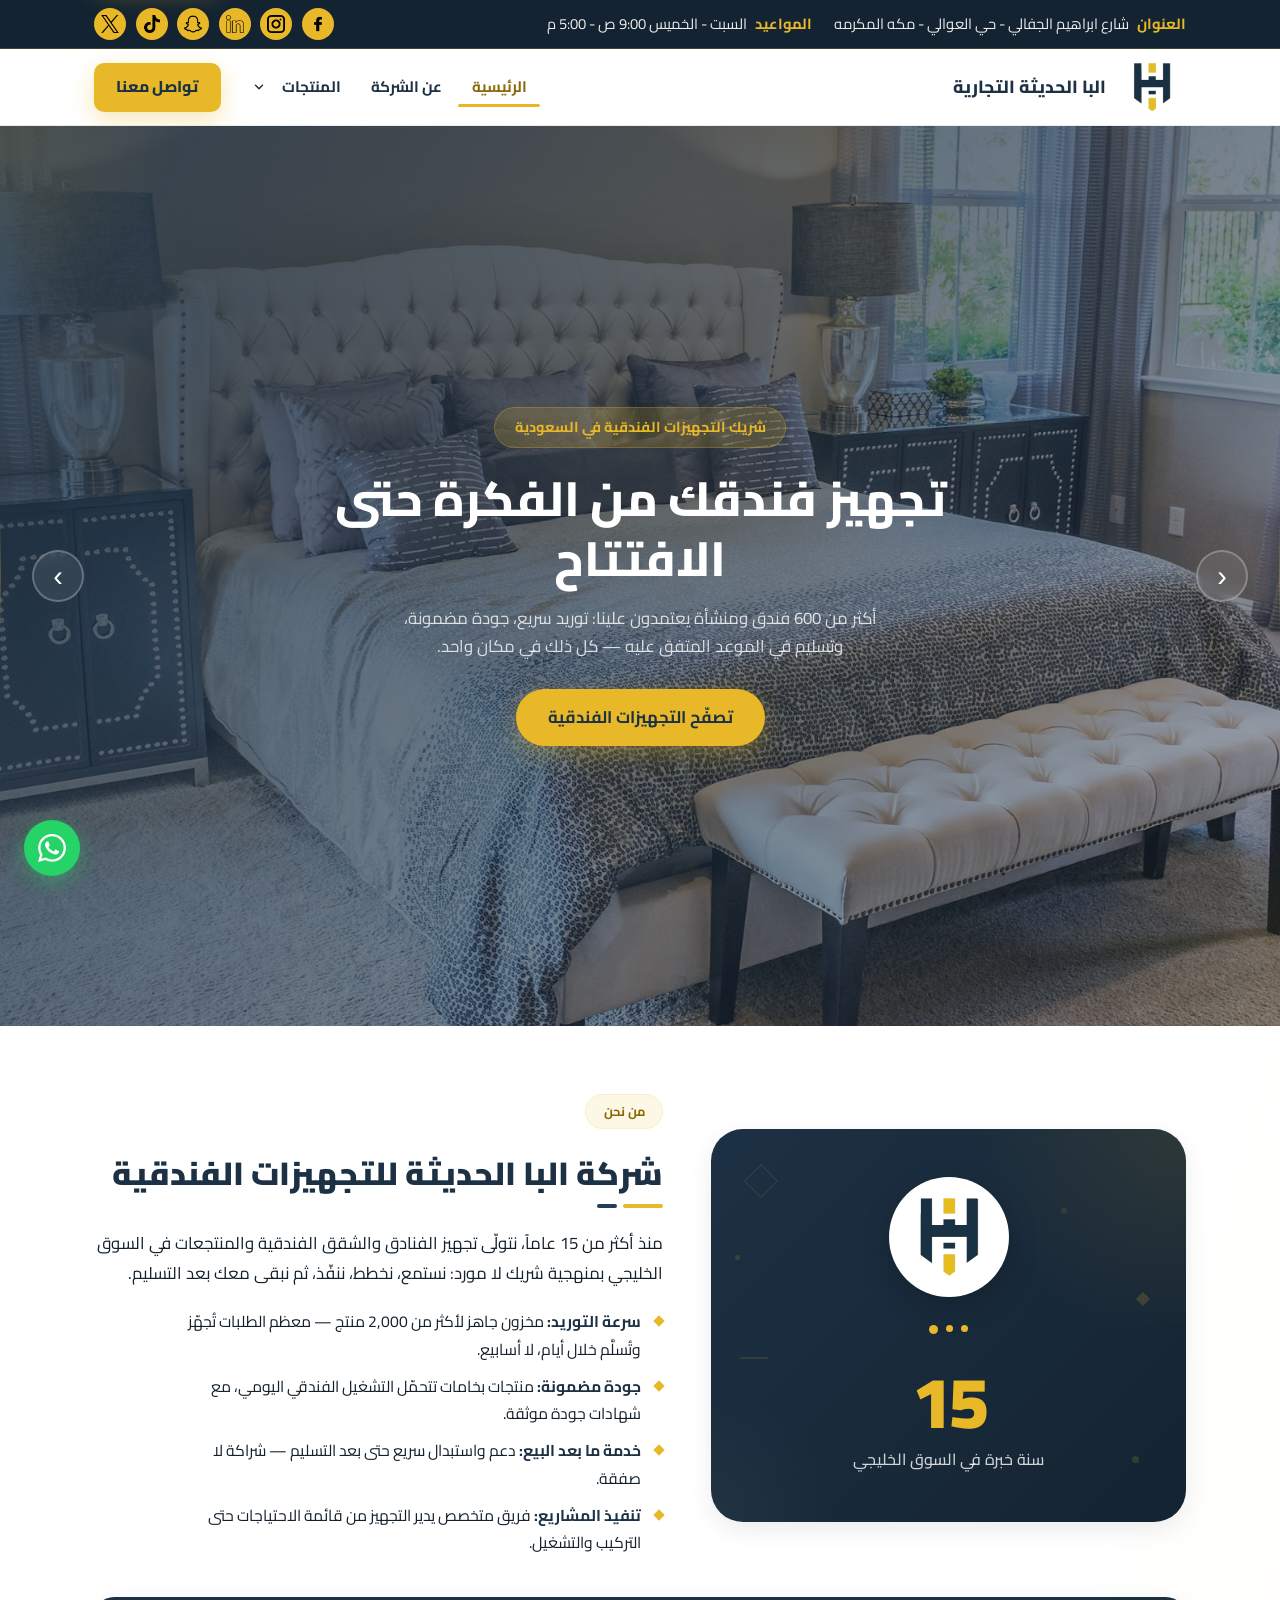
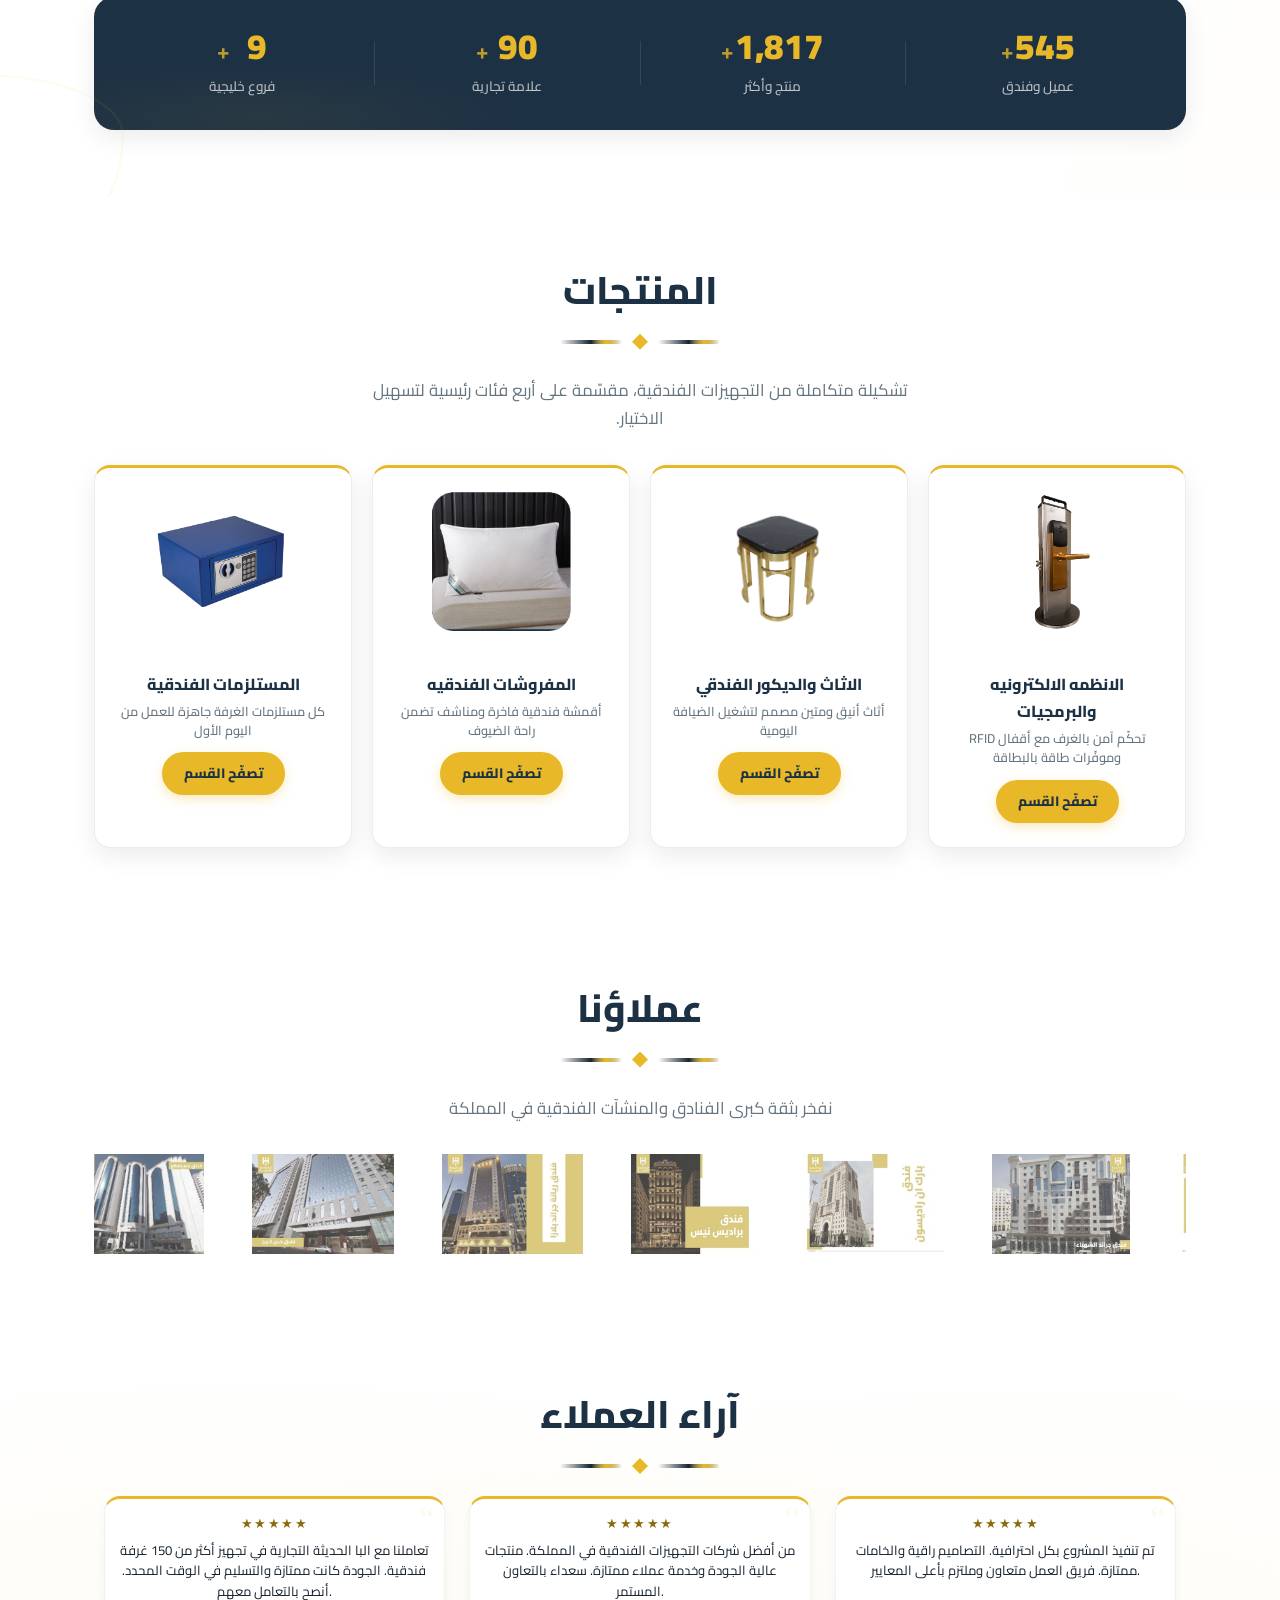
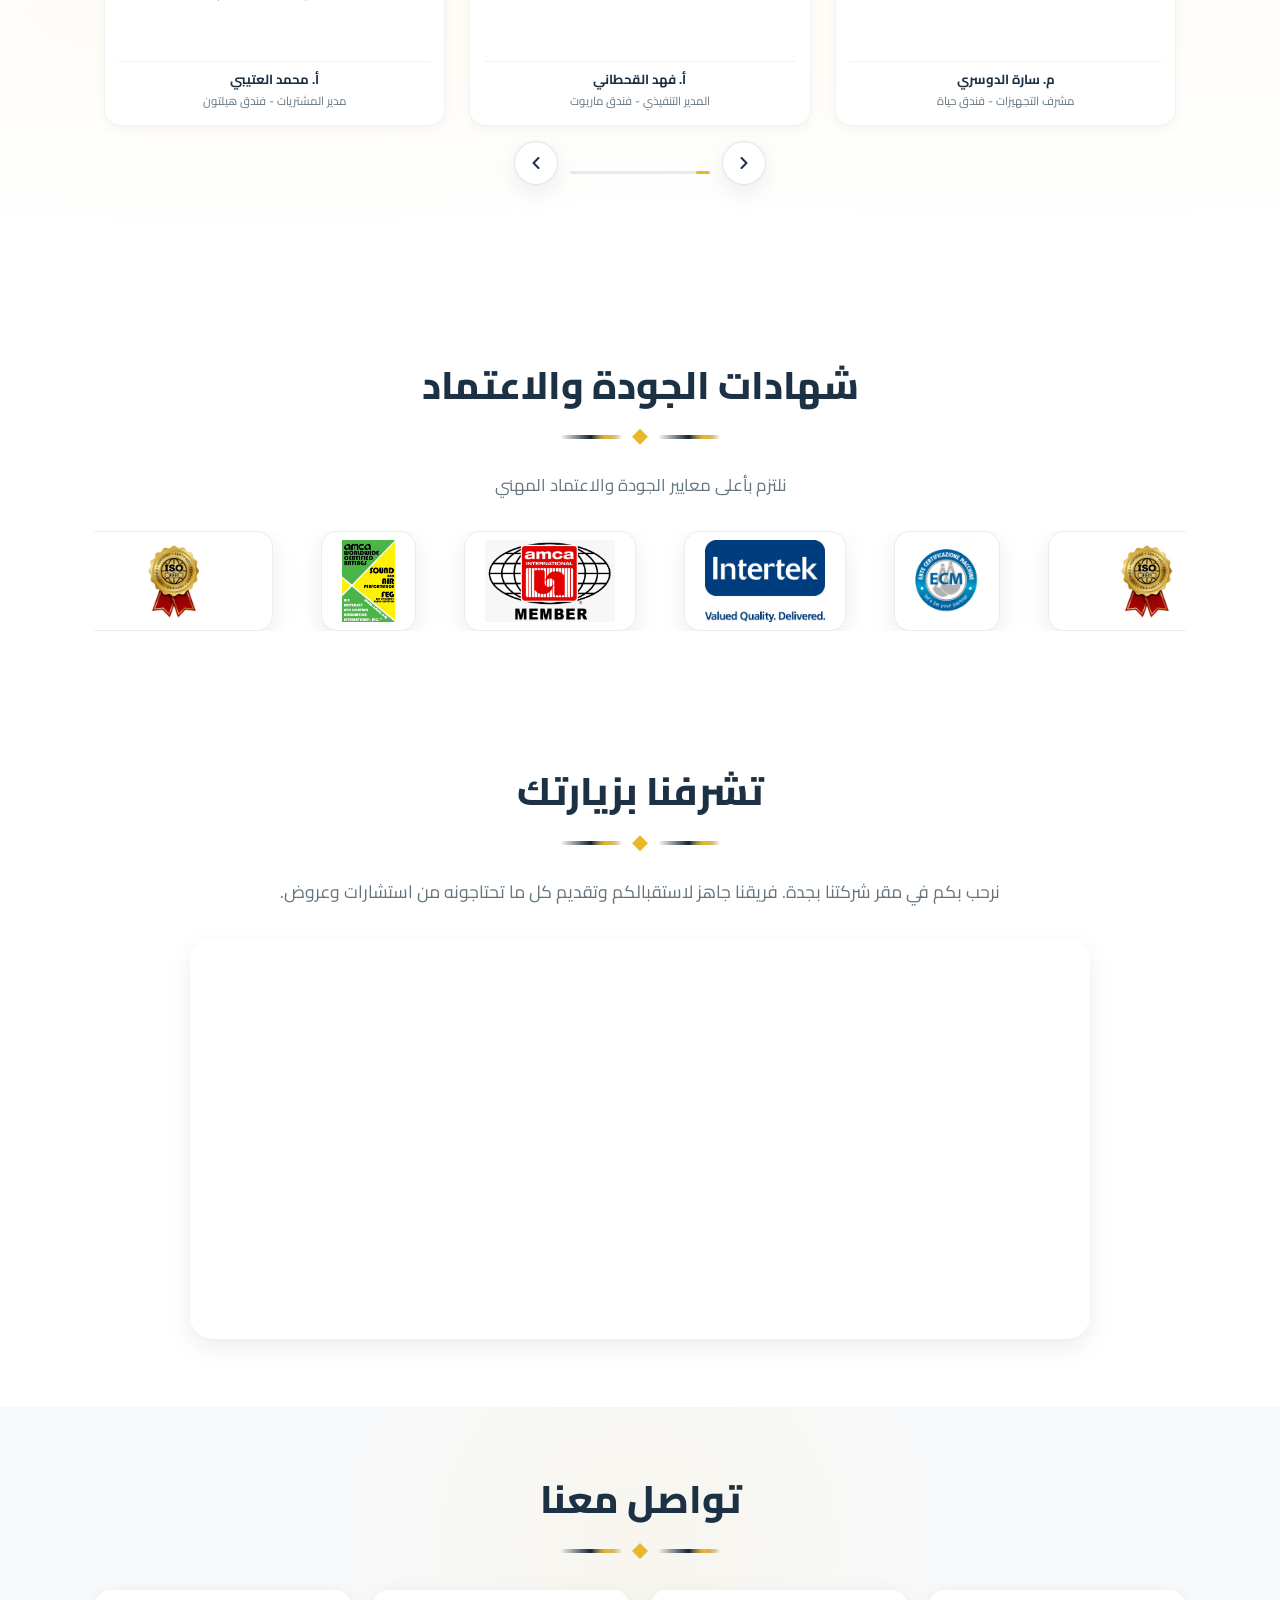
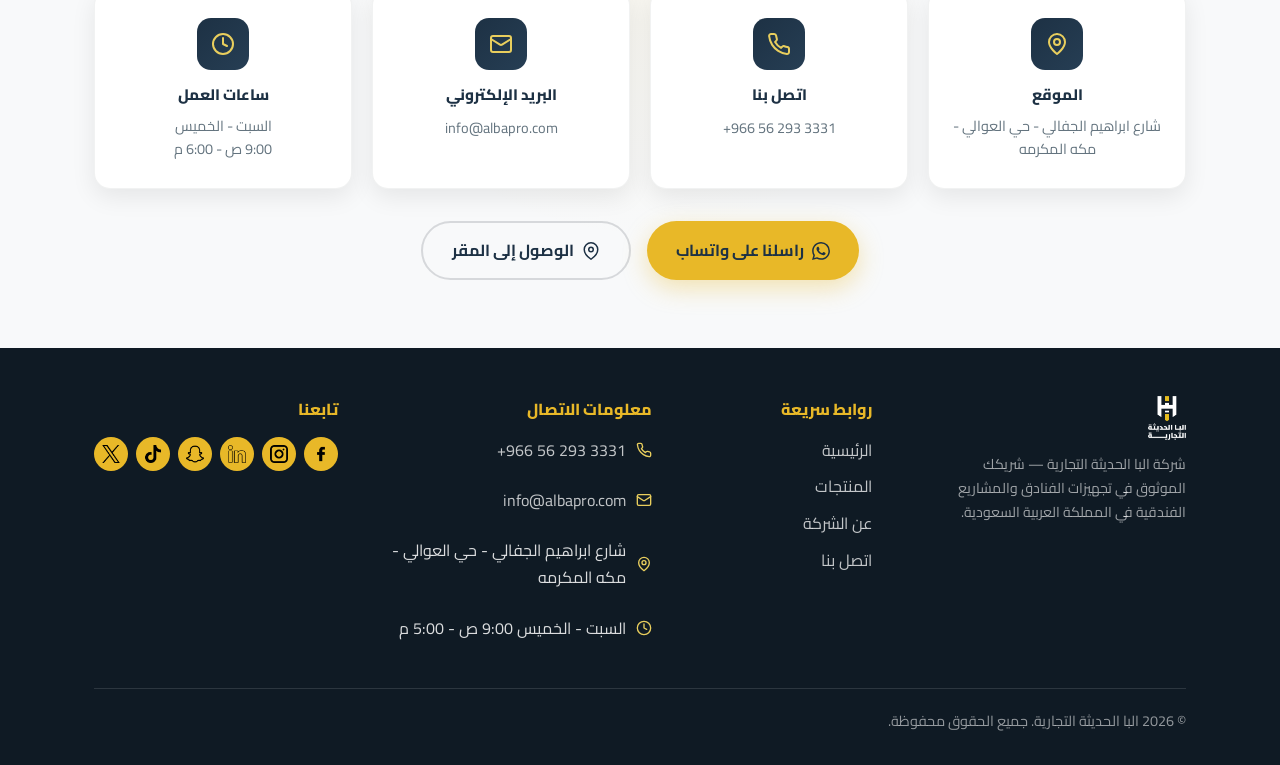
==== commit 0e6e13ca: "update titles and more items" ====
--- a/index.html
+++ b/index.html
@@ -89,19 +89,19 @@
                 <div class="dropdown-menu" id="productsDropdown" role="menu">
                   <a href="products.html#locks" role="menuitem" class="dropdown-item">
                     <span class="item-icon" aria-hidden="true"><svg viewBox="0 0 24 24" width="20" height="20" fill="none" stroke="currentColor" stroke-width="2" stroke-linecap="round" stroke-linejoin="round"><rect x="5" y="11" width="14" height="10" rx="2"/><path d="M8 11V7a4 4 0 0 1 8 0v4"/><circle cx="12" cy="16" r="1"/></svg></span>
-                    <span>الأقفال الإلكترونية</span>
+                    <span>الانظمه الالكترونيه والبرمجيات</span>
                   </a>
                   <a href="products.html#equipment" role="menuitem" class="dropdown-item">
                     <span class="item-icon" aria-hidden="true"><svg viewBox="0 0 24 24" width="20" height="20" fill="none" stroke="currentColor" stroke-width="2" stroke-linecap="round" stroke-linejoin="round"><path d="M16.5 9.4 7.55 4.24a1 1 0 0 0-1.1 0L4 5.75"/><path d="M3 6.5v9.75a1 1 0 0 0 .5.86l7.5 4.33a1 1 0 0 0 1 0l7.5-4.33a1 1 0 0 0 .5-.86V6.5"/><path d="M12 12v9"/><path d="m20.5 10-8.5 5-8.5-5"/></svg></span>
-                    <span>معدات وأدوات الضيافة</span>
+                    <span>المستلزمات الفندقية</span>
                   </a>
                   <a href="products.html#furniture" role="menuitem" class="dropdown-item">
                     <span class="item-icon" aria-hidden="true"><svg viewBox="0 0 24 24" width="20" height="20" fill="none" stroke="currentColor" stroke-width="2" stroke-linecap="round" stroke-linejoin="round"><path d="M3 9.5v7a1 1 0 0 0 1 1h16a1 1 0 0 0 1-1v-7"/><path d="M4 9.5V5.5a1 1 0 0 1 1-1h14a1 1 0 0 1 1 1v4"/><path d="M9 16.5v-3"/><path d="M15 16.5v-3"/><path d="M3 13.5h18"/></svg></span>
-                    <span>الأثاث والديكور الفندقي</span>
+                    <span>الاثاث والديكور الفندقي</span>
                   </a>
-                  <a href="products.html#accessories" role="menuitem" class="dropdown-item">
-                    <span class="item-icon" aria-hidden="true"><svg viewBox="0 0 24 24" width="20" height="20" fill="none" stroke="currentColor" stroke-width="2" stroke-linecap="round" stroke-linejoin="round"><path d="M6 8a6 6 0 0 1 12 0c0 7 4 9 4 9H2s4-2 4-9"/><path d="M10.3 21a1.94 1.94 0 0 0 3.4 0"/></svg></span>
-                    <span>إكسسوارات ومستلزمات الغرف</span>
+                  <a href="products.html#hardware" role="menuitem" class="dropdown-item">
+                    <span class="item-icon" aria-hidden="true"><svg viewBox="0 0 24 24" width="20" height="20" fill="none" stroke="currentColor" stroke-width="2" stroke-linecap="round" stroke-linejoin="round"><circle cx="7.5" cy="15.5" r="5.5"/><path d="m21 2-9.6 9.6"/><path d="m15.5 7.5 3 3L22 7l-3-3"/></svg></span>
+                    <span>اكسسوارات الابواب</span>
                   </a>
                 </div>
               </div>
@@ -141,10 +141,10 @@
                 </button>
               </div>
               <div class="drawer-submenu" id="drawerProducts">
-                <a href="products.html#locks"><svg viewBox="0 0 24 24" width="16" height="16" fill="none" stroke="currentColor" stroke-width="2" stroke-linecap="round" stroke-linejoin="round"><rect x="5" y="11" width="14" height="10" rx="2"/><path d="M8 11V7a4 4 0 0 1 8 0v4"/><circle cx="12" cy="16" r="1"/></svg> الأقفال الإلكترونية</a>
-                <a href="products.html#furniture"><svg viewBox="0 0 24 24" width="16" height="16" fill="none" stroke="currentColor" stroke-width="2" stroke-linecap="round" stroke-linejoin="round"><path d="M3 9.5v7a1 1 0 0 0 1 1h16a1 1 0 0 0 1-1v-7"/><path d="M4 9.5V5.5a1 1 0 0 1 1-1h14a1 1 0 0 1 1 1v4"/><path d="M9 16.5v-3"/><path d="M15 16.5v-3"/><path d="M3 13.5h18"/></svg> الأثاث والديكور الفندقي</a>
-                <a href="products.html#equipment"><svg viewBox="0 0 24 24" width="16" height="16" fill="none" stroke="currentColor" stroke-width="2" stroke-linecap="round" stroke-linejoin="round"><path d="M16.5 9.4 7.55 4.24a1 1 0 0 0-1.1 0L4 5.75"/><path d="M3 6.5v9.75a1 1 0 0 0 .5.86l7.5 4.33a1 1 0 0 0 1 0l7.5-4.33a1 1 0 0 0 .5-.86V6.5"/><path d="M12 12v9"/><path d="m20.5 10-8.5 5-8.5-5"/></svg> معدات وأدوات الضيافة</a>
-                <a href="products.html#accessories"><svg viewBox="0 0 24 24" width="16" height="16" fill="none" stroke="currentColor" stroke-width="2" stroke-linecap="round" stroke-linejoin="round"><path d="M6 8a6 6 0 0 1 12 0c0 7 4 9 4 9H2s4-2 4-9"/><path d="M10.3 21a1.94 1.94 0 0 0 3.4 0"/></svg> إكسسوارات ومستلزمات الغرف</a>
+                <a href="products.html#locks"><svg viewBox="0 0 24 24" width="16" height="16" fill="none" stroke="currentColor" stroke-width="2" stroke-linecap="round" stroke-linejoin="round"><rect x="5" y="11" width="14" height="10" rx="2"/><path d="M8 11V7a4 4 0 0 1 8 0v4"/><circle cx="12" cy="16" r="1"/></svg> الانظمه الالكترونيه والبرمجيات</a>
+                <a href="products.html#furniture"><svg viewBox="0 0 24 24" width="16" height="16" fill="none" stroke="currentColor" stroke-width="2" stroke-linecap="round" stroke-linejoin="round"><path d="M3 9.5v7a1 1 0 0 0 1 1h16a1 1 0 0 0 1-1v-7"/><path d="M4 9.5V5.5a1 1 0 0 1 1-1h14a1 1 0 0 1 1 1v4"/><path d="M9 16.5v-3"/><path d="M15 16.5v-3"/><path d="M3 13.5h18"/></svg> الاثاث والديكور الفندقي</a>
+                <a href="products.html#equipment"><svg viewBox="0 0 24 24" width="16" height="16" fill="none" stroke="currentColor" stroke-width="2" stroke-linecap="round" stroke-linejoin="round"><path d="M16.5 9.4 7.55 4.24a1 1 0 0 0-1.1 0L4 5.75"/><path d="M3 6.5v9.75a1 1 0 0 0 .5.86l7.5 4.33a1 1 0 0 0 1 0l7.5-4.33a1 1 0 0 0 .5-.86V6.5"/><path d="M12 12v9"/><path d="m20.5 10-8.5 5-8.5-5"/></svg> المستلزمات الفندقية</a>
+                <a href="products.html#hardware"><svg viewBox="0 0 24 24" width="16" height="16" fill="none" stroke="currentColor" stroke-width="2" stroke-linecap="round" stroke-linejoin="round"><circle cx="7.5" cy="15.5" r="5.5"/><path d="m21 2-9.6 9.6"/><path d="m15.5 7.5 3 3L22 7l-3-3"/></svg> اكسسوارات الابواب</a>
               </div>
             </div>
           </nav>
@@ -295,40 +295,40 @@
             <div class="category-grid">
               <a class="category-card" href="products.html#locks">
                 <div class="category-card-img">
-                  <img src="assets/images/products/01-locks/asset_1.png" alt="الأقفال وأنظمة الدخول" loading="lazy" />
+                  <img src="assets/images/products/01-locks/asset_1.png" alt="الانظمه الالكترونيه والبرمجيات" loading="lazy" />
                 </div>
                 <div class="category-card-body">
-                  <span class="category-name">الأقفال وأنظمة الدخول الذكية</span>
+                  <span class="category-name">الانظمه الالكترونيه والبرمجيات</span>
                   <span class="category-desc">تحكّم آمن بالغرف مع أقفال RFID وموفّرات طاقة بالبطاقة</span>
                   <span class="category-cta">تصفّح القسم</span>
                 </div>
               </a>
               <a class="category-card" href="products.html#furniture">
                 <div class="category-card-img">
-                  <img src="assets/images/products/02-furniture/asset_9.png" alt="الأثاث الفندقي" loading="lazy" />
+                  <img src="assets/images/products/02-furniture/asset_9.png" alt="الاثاث والديكور الفندقي" loading="lazy" />
                 </div>
                 <div class="category-card-body">
-                  <span class="category-name">الأثاث والتجهيزات الفندقية</span>
+                  <span class="category-name">الاثاث والديكور الفندقي</span>
                   <span class="category-desc">أثاث أنيق ومتين مصمم لتشغيل الضيافة اليومية</span>
                   <span class="category-cta">تصفّح القسم</span>
                 </div>
               </a>
               <a class="category-card" href="products.html#furnishings">
                 <div class="category-card-img">
-                  <img src="assets/images/products/03-furnishings/asset_10.png" alt="البياضات والمناشف" loading="lazy" />
+                  <img src="assets/images/products/03-furnishings/asset_10.png" alt="المفروشات الفندقيه" loading="lazy" />
                 </div>
                 <div class="category-card-body">
-                  <span class="category-name">البياضات والمفروشات الفندقية</span>
+                  <span class="category-name">المفروشات الفندقيه</span>
                   <span class="category-desc">أقمشة فندقية فاخرة ومناشف تضمن راحة الضيوف</span>
                   <span class="category-cta">تصفّح القسم</span>
                 </div>
               </a>
               <a class="category-card" href="products.html#equipment">
                 <div class="category-card-img">
-                  <img src="assets/images/products/04-equipment/asset_20.png" alt="معدات التشغيل" loading="lazy" />
+                  <img src="assets/images/products/04-equipment/asset_20.png" alt="المستلزمات الفندقية" loading="lazy" />
                 </div>
                 <div class="category-card-body">
-                  <span class="category-name">معدات التشغيل ومستلزمات الغرف</span>
+                  <span class="category-name">المستلزمات الفندقية</span>
                   <span class="category-desc">كل مستلزمات الغرفة جاهزة للعمل من اليوم الأول</span>
                   <span class="category-cta">تصفّح القسم</span>
                 </div>
--- a/assets/css/styles.css
+++ b/assets/css/styles.css
@@ -2330,6 +2330,9 @@
 }
 
 .product-item {
+  display: flex;
+  flex-direction: column;
+  min-height: 100%;
   background: var(--white);
   border: 1px solid rgba(20,32,43,0.06);
   border-top: 3px solid var(--gold);
@@ -2362,10 +2365,15 @@
   object-fit: contain;
   border-radius: 6px;
   margin: 1.5rem auto 0;
-  background: transparent;
+  background: #fff;
+  box-shadow: 0 12px 28px rgba(0, 0, 0, 0.08);
+  border: 1px solid rgba(20, 32, 43, 0.08);
 }
 
 .product-info {
+  display: flex;
+  flex-direction: column;
+  flex: 1;
   padding: 1.5rem 1.25rem 1.5rem;
 }
 
@@ -2392,11 +2400,32 @@
   margin: 0.2rem 0.2rem 0 0;
 }
 
+.product-footer {
+  margin-top: auto;
+  display: flex;
+  flex-direction: column;
+  gap: 0.35rem;
+}
+
+.product-meta {
+  display: flex;
+  flex-direction: column;
+  gap: 0.4rem;
+  align-items: flex-start;
+}
+
+.product-meta.is-horizontal {
+  flex-direction: row;
+  flex-wrap: wrap;
+  gap: 0.5rem;
+  align-items: center;
+}
+
 /* Product inquiry CTA — pre-filled WhatsApp quote */
 .product-actions {
   display: flex;
   gap: 0.5rem;
-  margin-top: 0.9rem;
+  margin-top: 0;
 }
 
 .product-quote {
